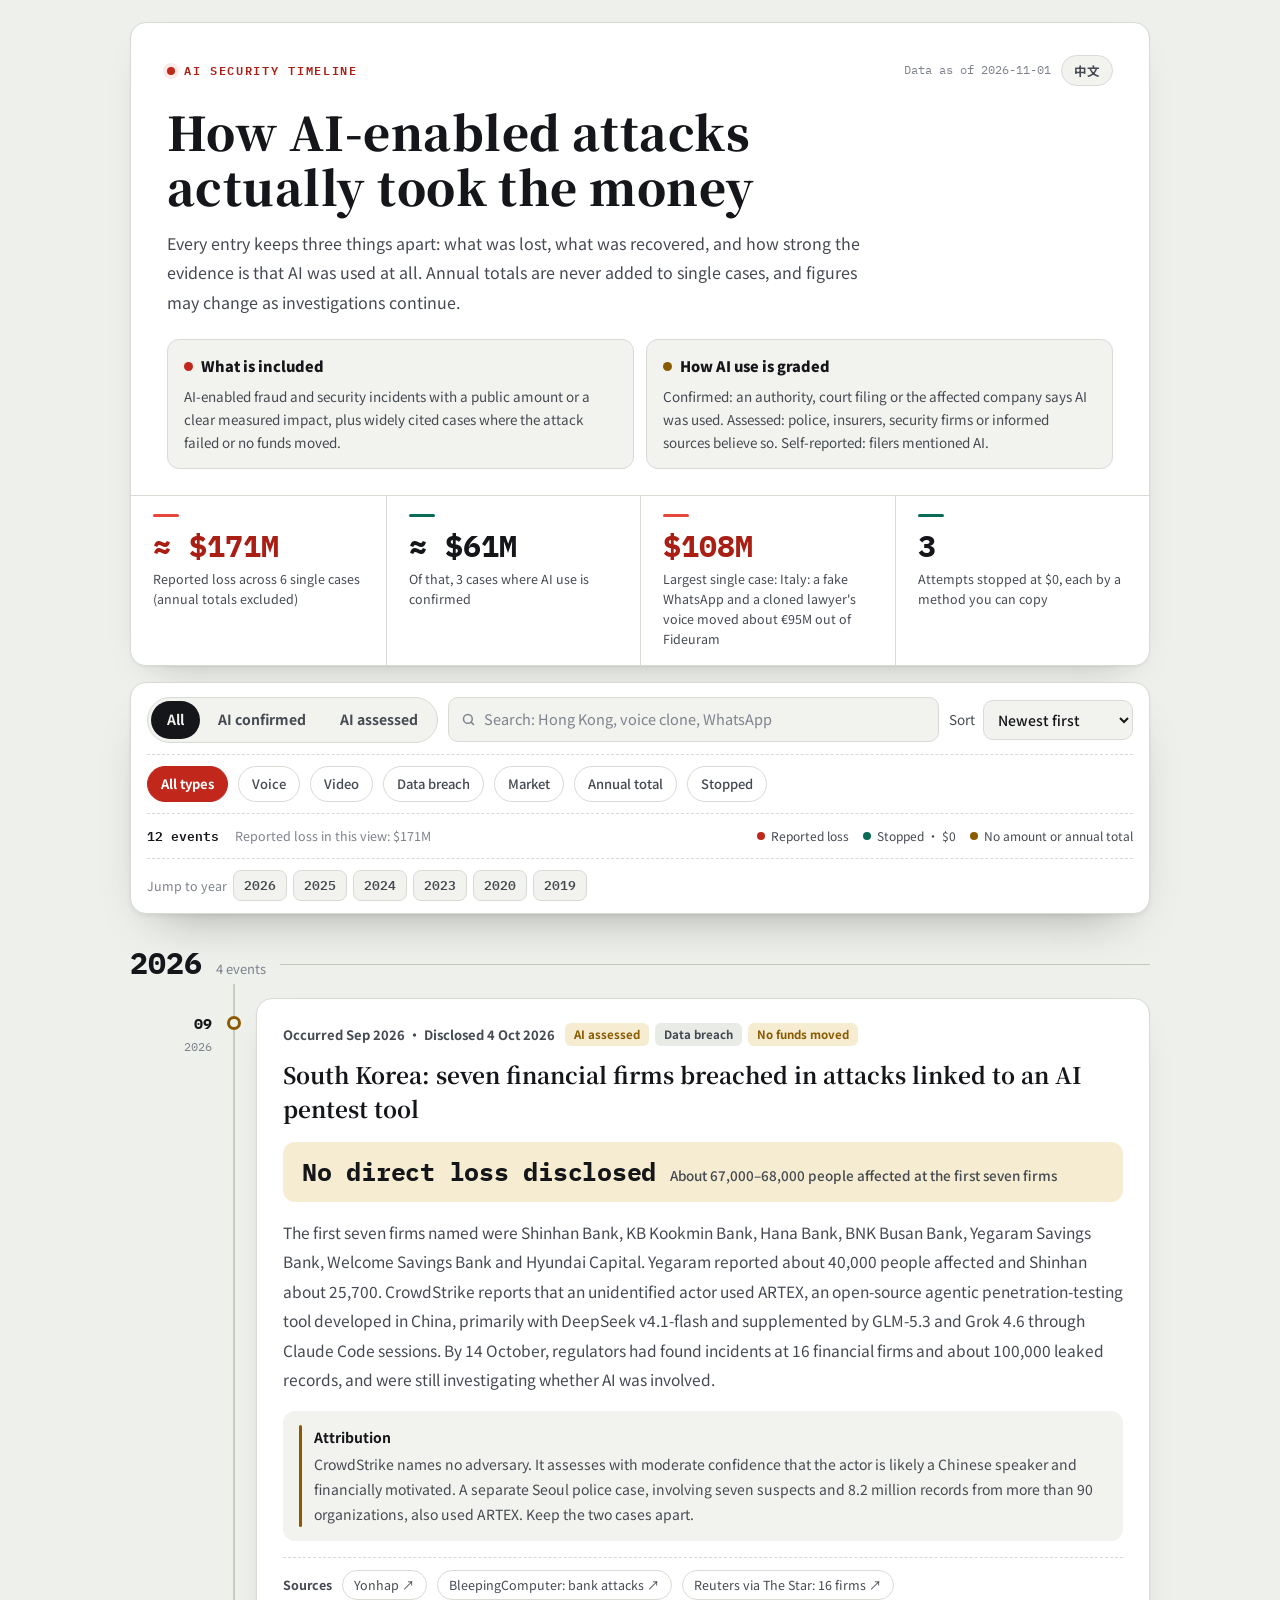
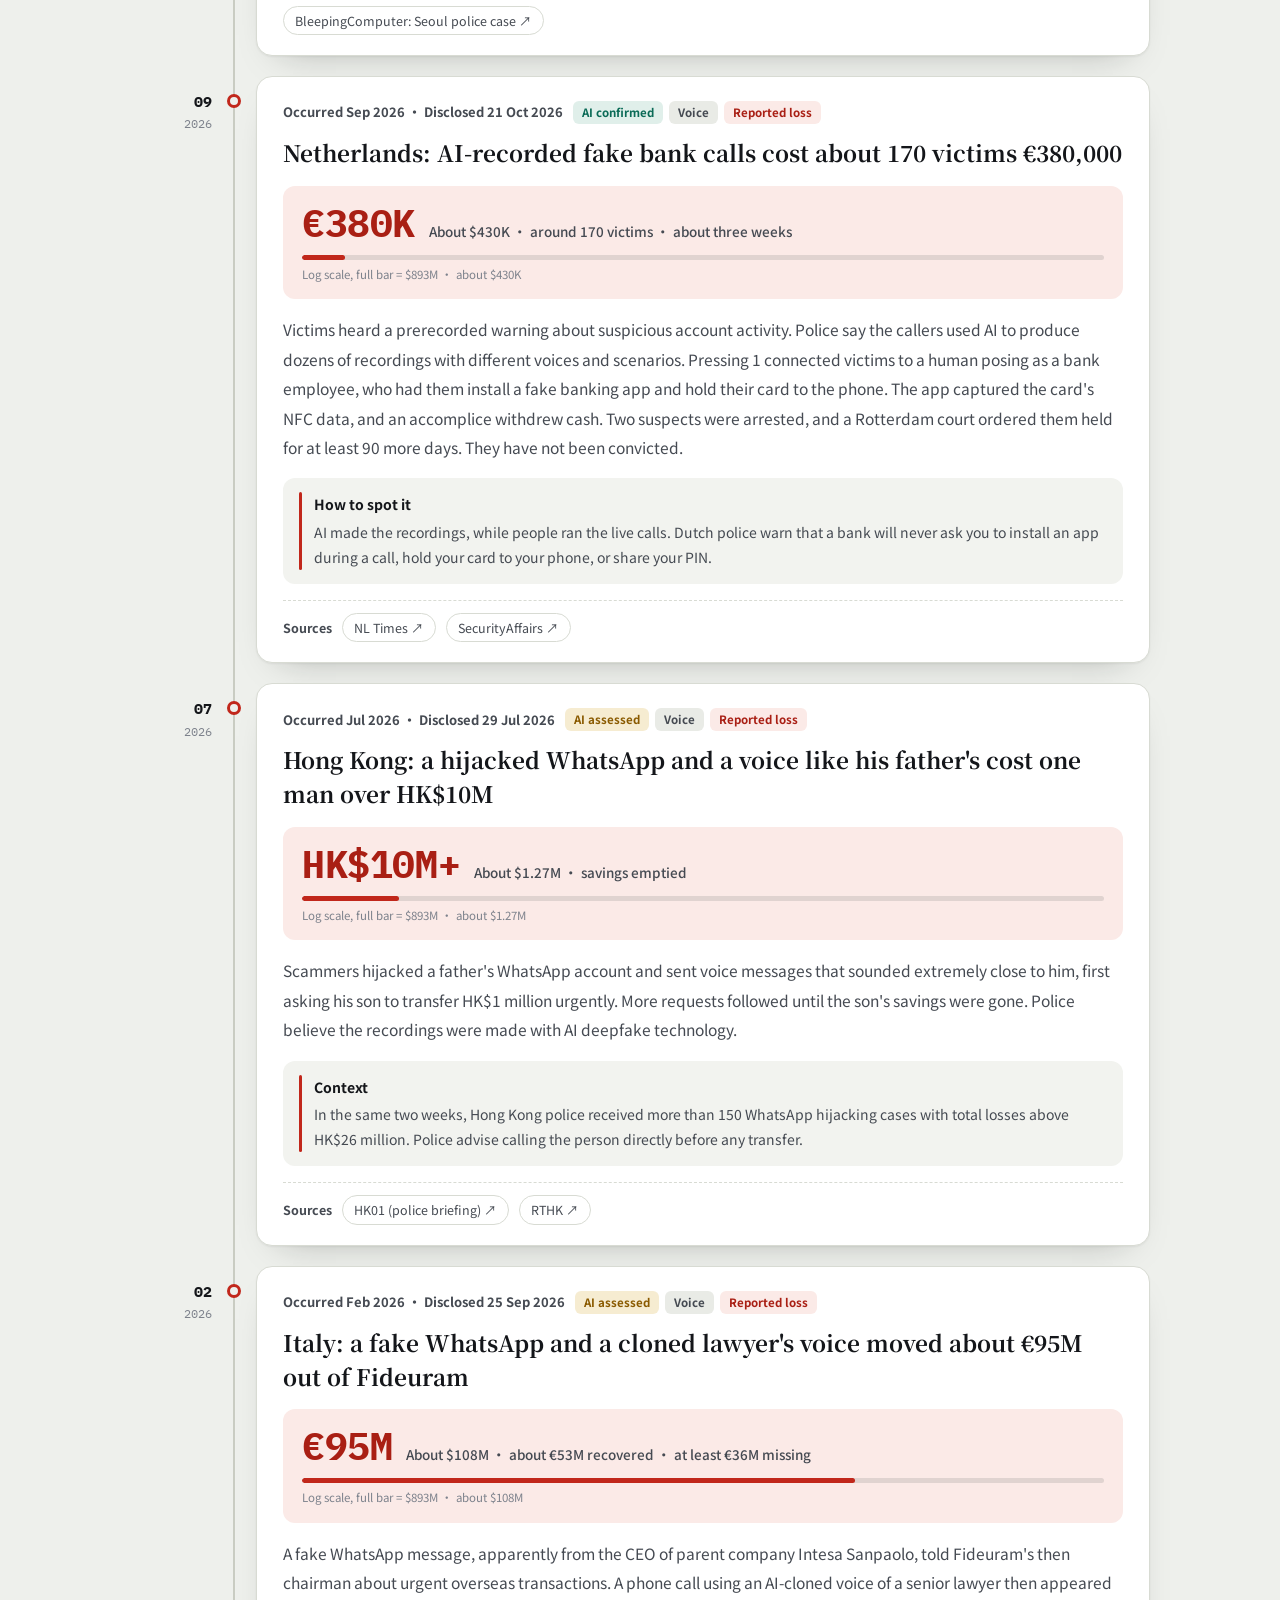
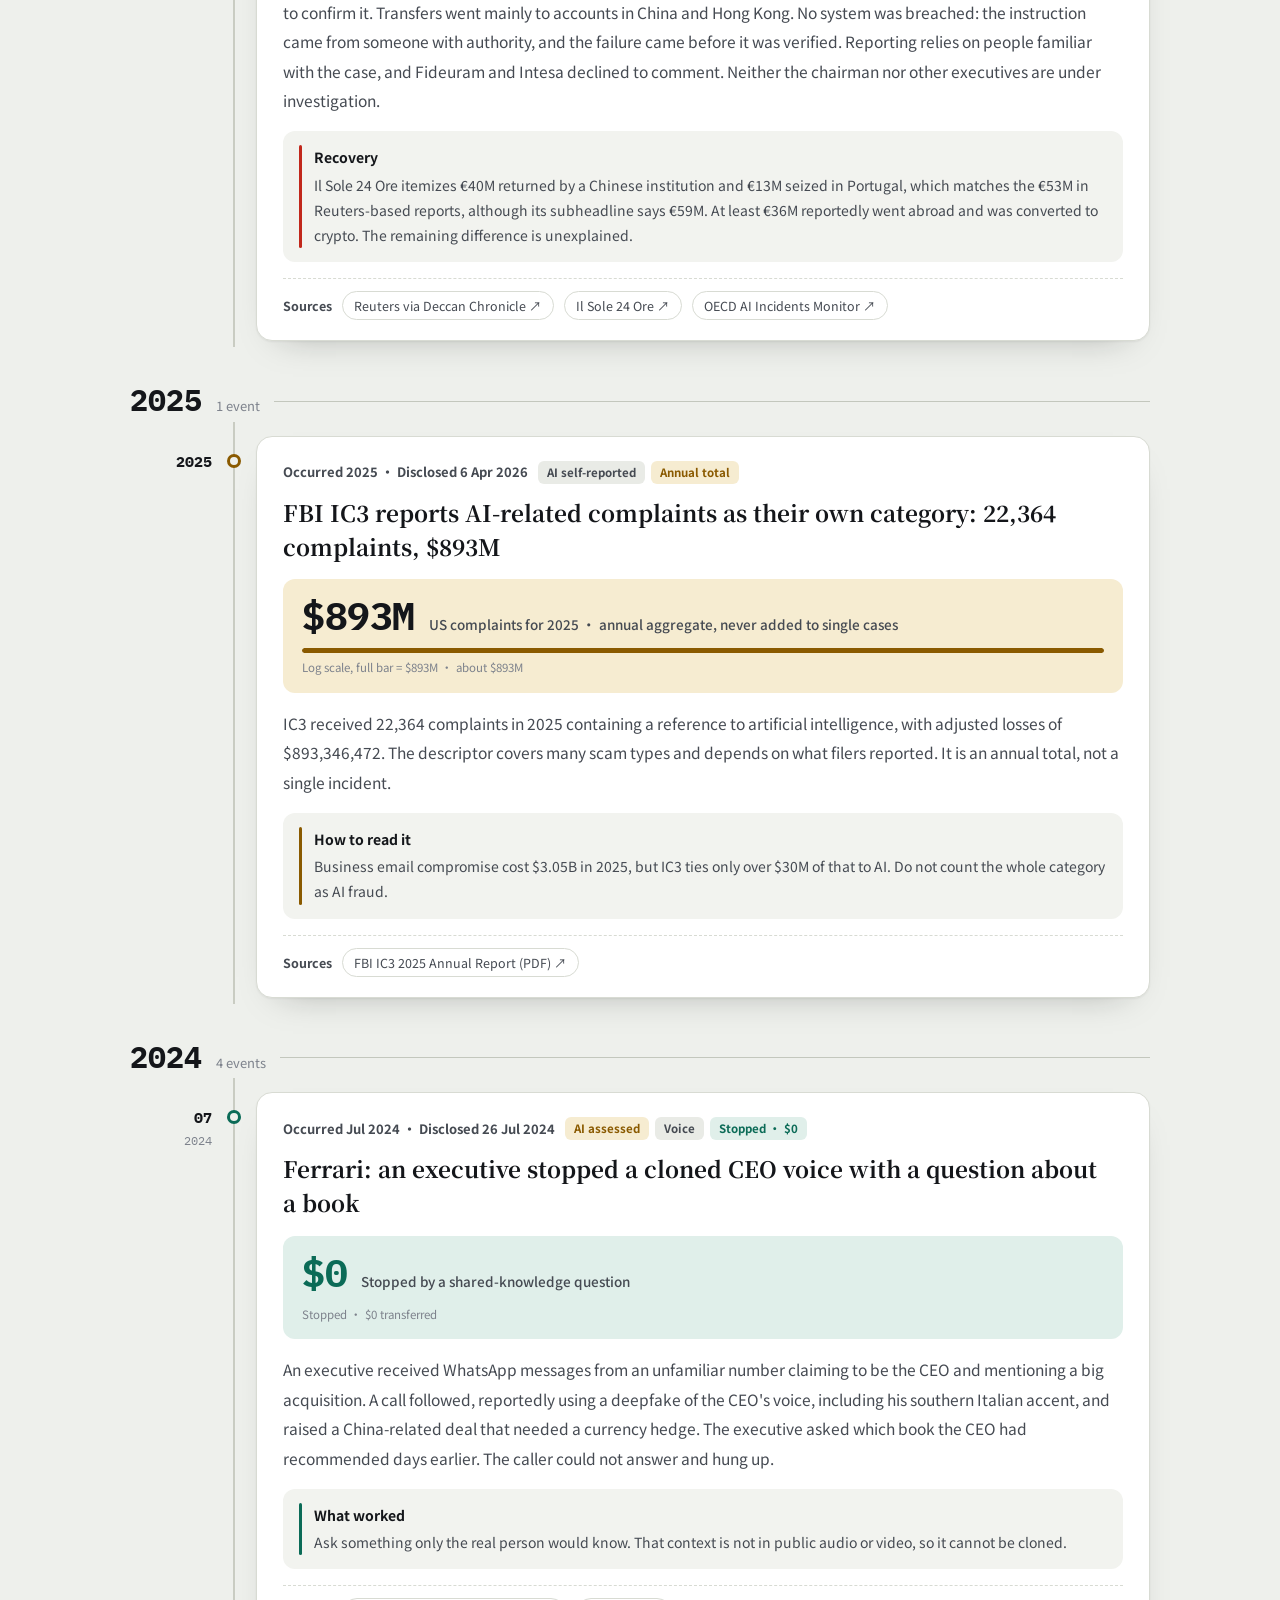
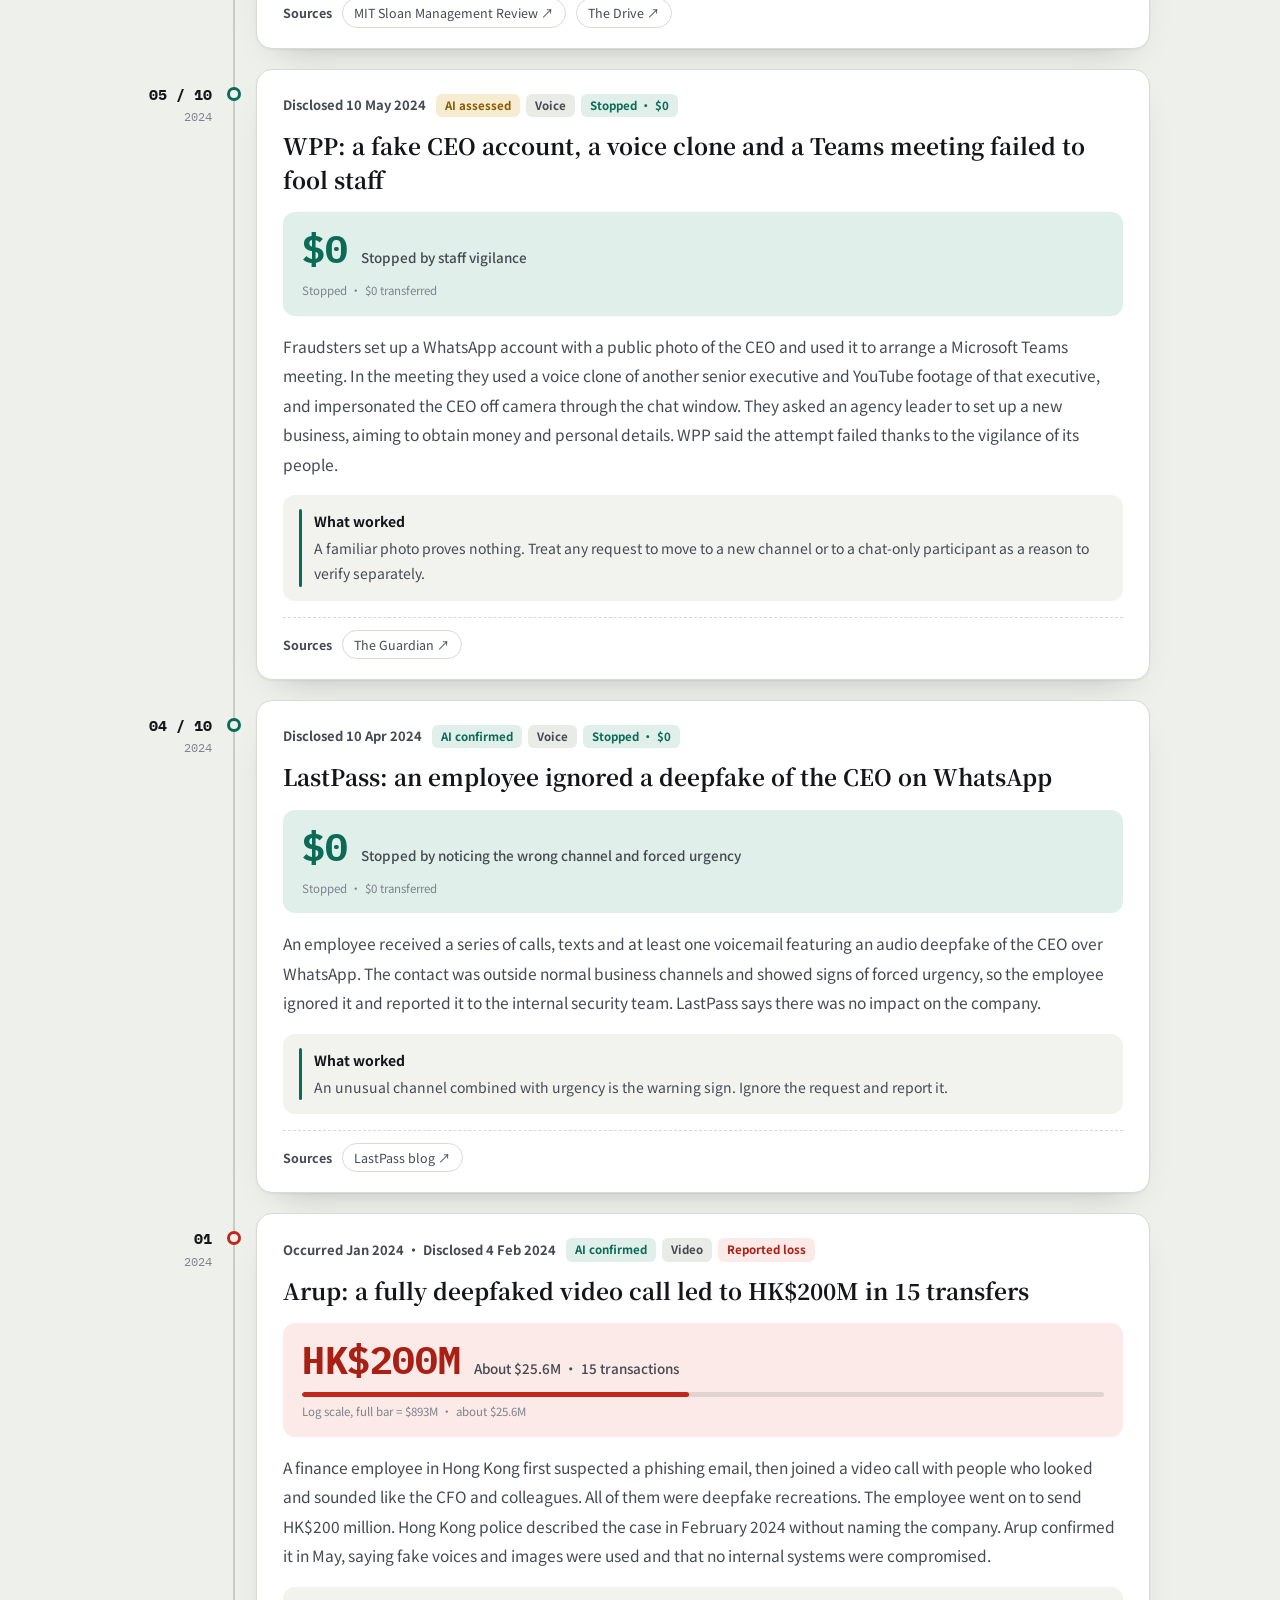
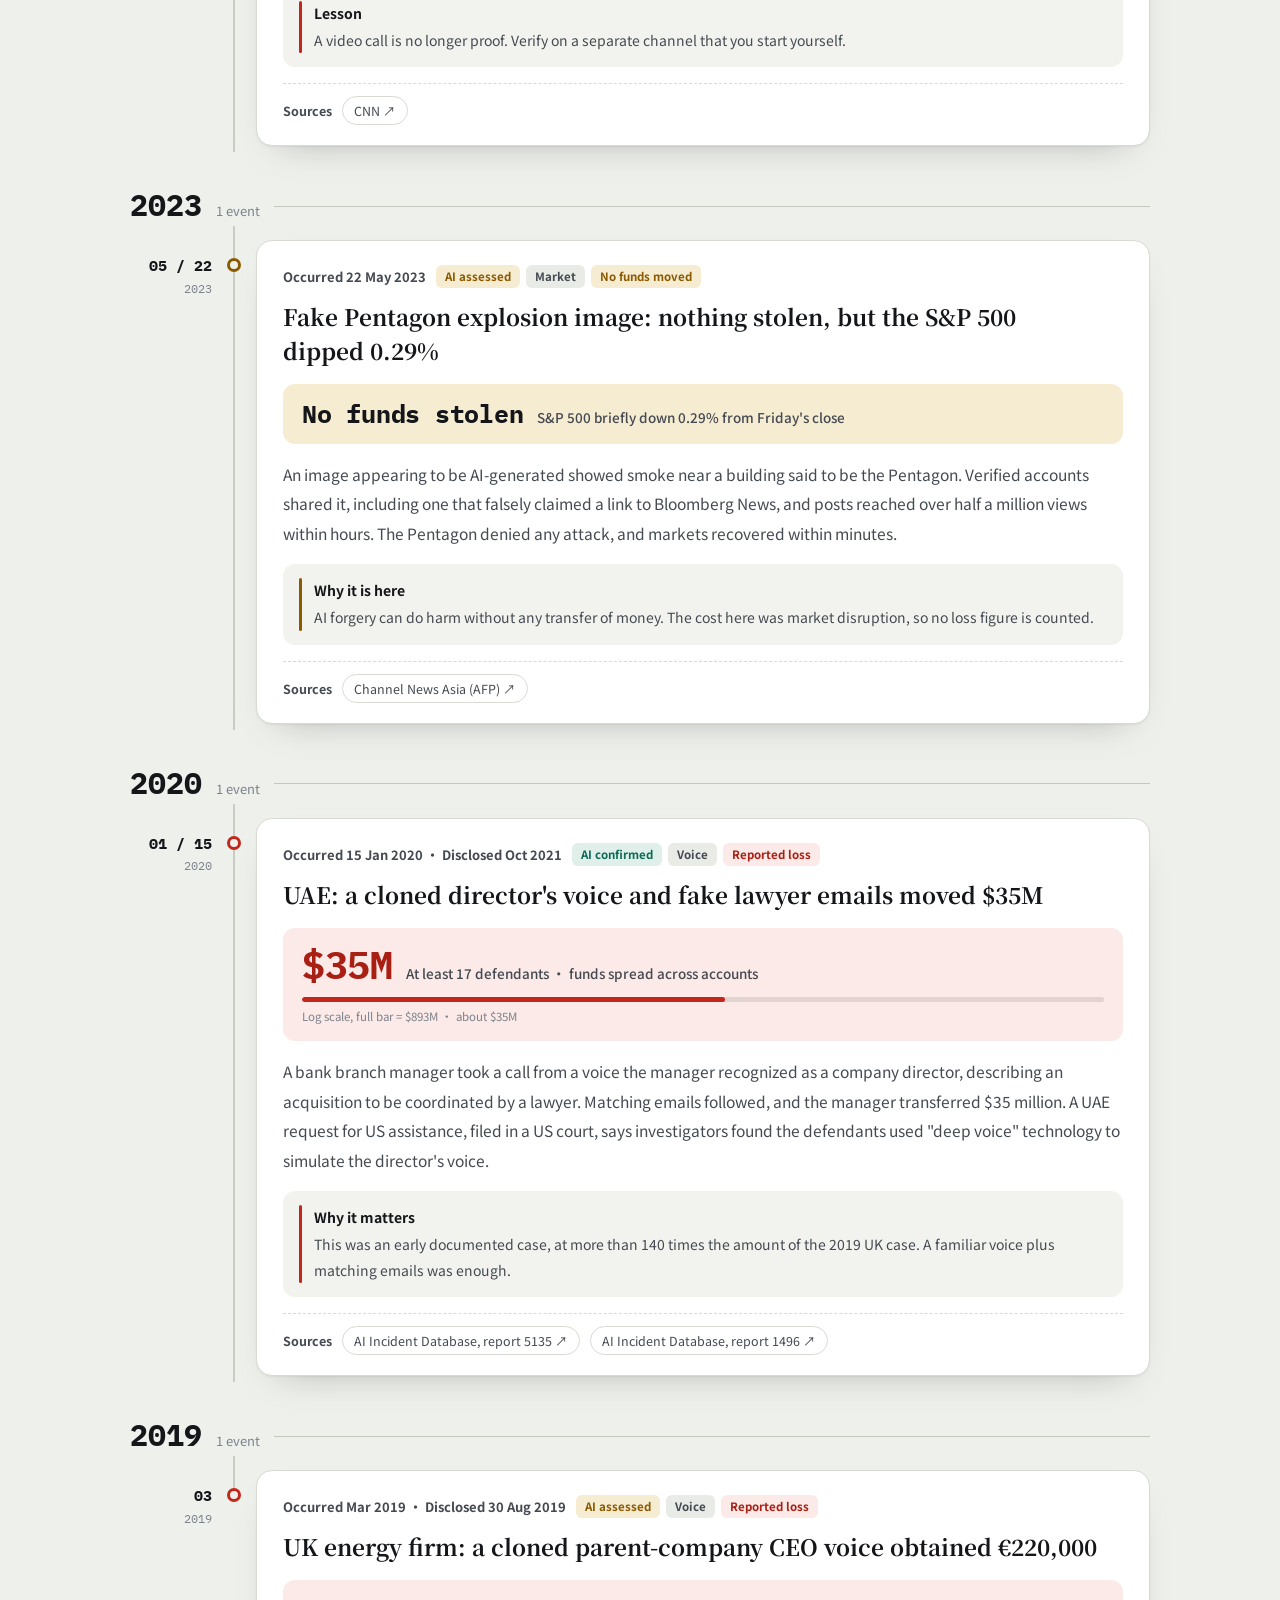
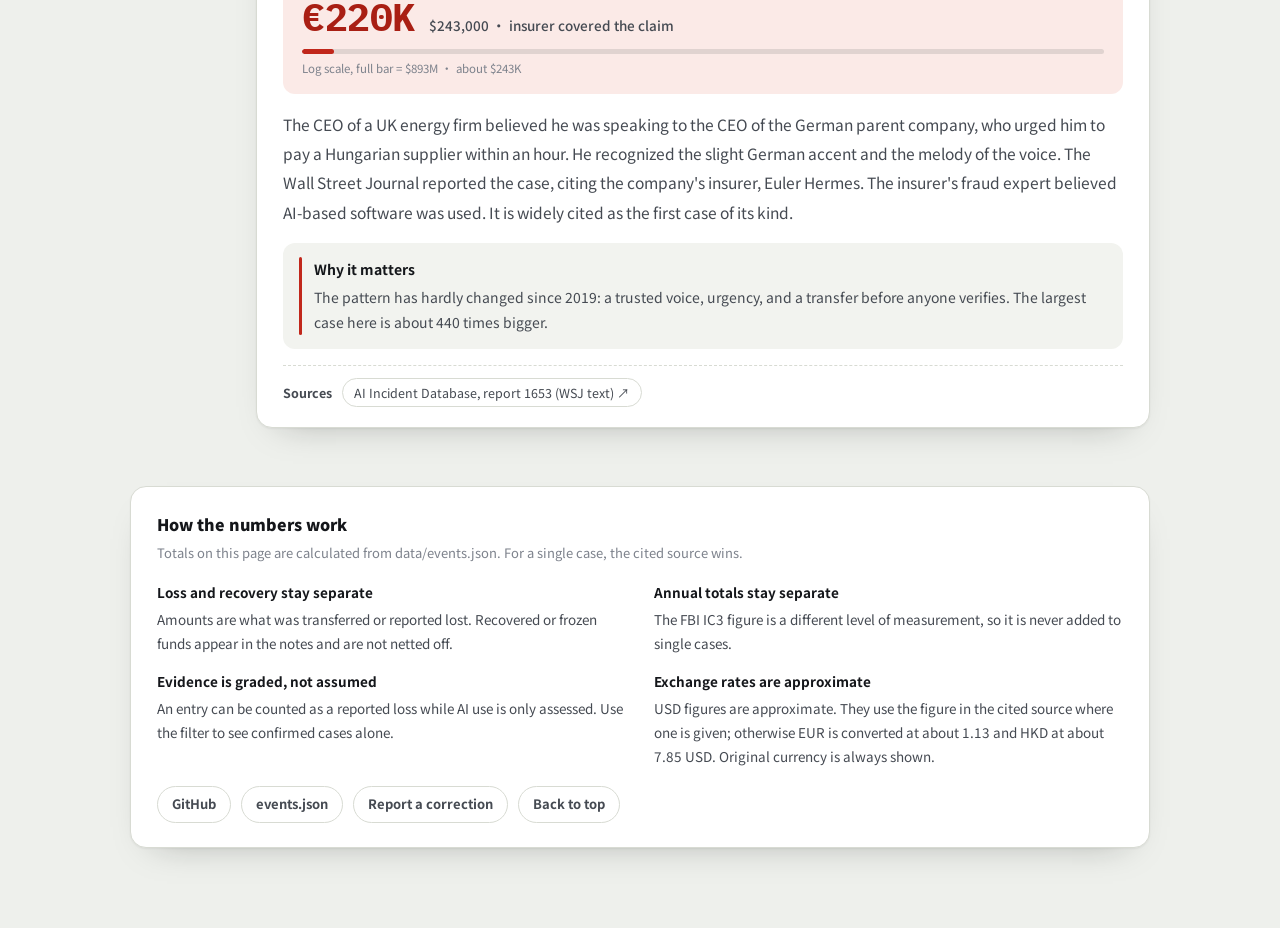
==== index.html @ 9f6df6f5 "首版：12 条事件的 AI 安全时间轴 数据拆到 data/events.json，页面合计自动计算；新增 AI 证据分级、案发日和披露日、中英双语、数据校验。币安和 Ledger 无 AI 证据，移" ====
<!doctype html>
<html lang="en">
  <head>
    <meta charset="utf-8" />
    <meta name="viewport" content="width=device-width, initial-scale=1, viewport-fit=cover" />
    <meta name="color-scheme" content="light dark" />
    <link rel="icon" href="data:," />
    <title>AI Security Incident Timeline</title>
    <meta name="description" content="A sourced timeline of AI-enabled fraud and security incidents, with amounts, recovery figures and the strength of the evidence for AI use kept separate." />
    <link rel="preconnect" href="https://fonts.googleapis.com" />
    <link rel="preconnect" href="https://fonts.gstatic.com" crossorigin />
    <link href="https://fonts.googleapis.com/css2?family=Noto+Serif+SC:wght@600;700;900&family=Noto+Sans+SC:wght@400;500;700;900&family=IBM+Plex+Mono:wght@500;600;700&display=swap" rel="stylesheet" />
    <style>
      :root{
        --bg:#eef0ec; --bg2:#e6e9e3;
        --surface:#ffffff; --surface-2:#f2f3ef; --surface-3:#e9ebe6;
        --ink:#14161a; --ink-2:#454a52; --ink-3:#7d828c;
        --line:#d8dbd3; --line-strong:#c3c7bd;
        --red:#c1271b; --red-ink:#a91f14; --red-soft:#fbeae7; --red-dim:#e8a49d;
        --teal:#0b6b57; --teal-soft:#e0efea;
        --amber:#8a5a00; --amber-soft:#f6ecd1;
        --violet:#4c3d99; --violet-soft:#e9e6f7;
        --hero:#101215; --hero-2:#171a1e; --hero-ink:#f2f3f0; --hero-ink2:#b9beba; --hero-line:#2b2f33;
        --rail:#c9ccc2;
        --shadow:0 1px 2px rgba(18,20,18,.05),0 16px 36px -24px rgba(18,20,18,.35);
        --shadow-lg:0 2px 4px rgba(18,20,18,.06),0 24px 48px -28px rgba(18,20,18,.4);
        color-scheme:light dark;
      }
      @media (prefers-color-scheme:dark){
        :root{
          --bg:#0c0e10; --bg2:#0c0e10;
          --surface:#17191d; --surface-2:#1e2126; --surface-3:#262a30;
          --ink:#eef0ec; --ink-2:#b6babf; --ink-3:#82868e;
          --line:#292d33; --line-strong:#363b43;
          --red:#ff7a6d; --red-ink:#ff9a90; --red-soft:#38201d; --red-dim:#7a3a34;
          --teal:#4cc2a6; --teal-soft:#143028;
          --amber:#e3ac3d; --amber-soft:#332a10;
          --violet:#ab9fec; --violet-soft:#282344;
          --hero:#08090a; --hero-2:#101215; --hero-ink:#f2f3f0; --hero-ink2:#a9ada9; --hero-line:#23262a;
          --rail:#2e3237;
          --shadow:0 1px 2px rgba(0,0,0,.45),0 16px 36px -24px rgba(0,0,0,.85);
          --shadow-lg:0 2px 4px rgba(0,0,0,.5),0 24px 48px -28px rgba(0,0,0,.9);
        }
      }
      *{box-sizing:border-box}
      html{-webkit-text-size-adjust:100%;scroll-behavior:smooth}
      @media (prefers-reduced-motion:reduce){html{scroll-behavior:auto}}
      body{margin:0;background:var(--bg);color:var(--ink);font-family:"Noto Sans SC",-apple-system,"PingFang SC","Microsoft YaHei",sans-serif;font-size:16px;line-height:1.7}
      ::selection{background:var(--red);color:#fff}
      .wrap{max-width:1060px;margin:0 auto;padding:22px 20px 80px}
      a{color:inherit}
      button,select,input{font:inherit}
      button:focus-visible,select:focus-visible,input:focus-visible,a:focus-visible{outline:2px solid var(--red);outline-offset:2px}

      /* ============ HERO ============ */
      .hero{background:var(--surface);color:var(--ink);border:1px solid var(--line);border-radius:16px;overflow:hidden;box-shadow:var(--shadow)}
      .hero-main{padding:32px 36px 26px;position:relative}
      .hero-top{display:flex;flex-wrap:wrap;gap:10px;align-items:center;justify-content:space-between}
      .hero-kicker{font-family:"IBM Plex Mono",monospace;font-size:12px;font-weight:600;letter-spacing:.14em;color:var(--red-ink);display:inline-flex;align-items:center;gap:9px}
      .hero-kicker::before{content:"";width:8px;height:8px;border-radius:50%;background:var(--red);box-shadow:0 0 0 4px var(--red-soft);flex:none}
      .hero-updated{font-family:"IBM Plex Mono",monospace;font-size:12px;color:var(--ink-3)}
      .hero h1{font-family:"Noto Serif SC",serif;font-weight:900;font-size:clamp(32px,5vw,46px);line-height:1.2;margin:18px 0 0;letter-spacing:.01em;max-width:14em}
      .hero h1 em{font-style:normal;color:var(--red-ink)}
      .hero-lede{margin:14px 0 0;color:var(--ink-2);font-size:16px;line-height:1.85;max-width:44em}
      .hero-lede strong{color:var(--ink)}
      .hero-tracks{display:grid;grid-template-columns:1fr 1fr;gap:12px;margin-top:22px}
      .trackbox{border:1px solid var(--line);background:var(--surface-2);border-radius:12px;padding:14px 16px}
      .trackbox .tb-head{display:flex;align-items:center;gap:8px;font-weight:900;font-size:14.5px}
      .trackbox p{margin:6px 0 0;font-size:13.5px;line-height:1.7;color:var(--ink-2)}
      .tb-dot{width:9px;height:9px;border-radius:50%;flex:none}
      .hero-stats{display:grid;grid-template-columns:repeat(4,1fr);border-top:1px solid var(--line);background:var(--surface)}
      .hstat{padding:18px 22px 16px;border-left:1px solid var(--line)}
      .hstat:first-child{border-left:0}
      .hstat .bar{width:26px;height:3px;border-radius:2px;margin-bottom:12px}
      .hstat .num{font-family:"IBM Plex Mono",monospace;font-weight:700;font-size:clamp(22px,3vw,30px);line-height:1.1;white-space:nowrap}
      .hstat .num.red{color:var(--red-ink)}.hstat .num.white{color:var(--ink)}
      .hstat .lbl{font-size:12.5px;line-height:1.6;color:var(--ink-2);margin-top:7px}

      /* ============ GUIDE ============ */
      .guide{display:grid;grid-template-columns:repeat(3,1fr);gap:12px;margin:16px 0 0}
      .guide-item{background:var(--surface);border:1px solid var(--line);border-radius:14px;padding:16px 18px 14px;box-shadow:var(--shadow)}
      .guide-item .g-no{font-family:"IBM Plex Mono",monospace;font-size:12px;font-weight:700;color:var(--red-ink)}
      .guide-item h3{margin:6px 0 4px;font-size:15.5px;font-weight:900}
      .guide-item p{margin:0;font-size:13.5px;line-height:1.75;color:var(--ink-2)}

      /* ============ CONTROLS ============ */
      .controls{position:sticky;top:12px;z-index:30;margin-top:16px;background:var(--surface);border:1px solid var(--line);border-radius:16px;box-shadow:var(--shadow-lg);padding:14px 16px 12px}
      .ctl-row{display:flex;flex-wrap:wrap;gap:10px;align-items:center}
      .ctl-row+.ctl-row{margin-top:11px;padding-top:11px;border-top:1px dashed var(--line)}
      .seg{display:inline-flex;background:var(--surface-2);border:1px solid var(--line);border-radius:999px;padding:3px;gap:2px}
      .seg button{appearance:none;border:0;background:transparent;cursor:pointer;font-size:14px;font-weight:700;color:var(--ink-2);padding:7px 16px;border-radius:999px;white-space:nowrap}
      .seg button[aria-pressed="true"]{background:var(--ink);color:var(--bg)}
      @media (prefers-color-scheme:dark){.seg button[aria-pressed="true"]{background:#eef0ec;color:#14161a}}
      .searchbox{flex:1 1 210px;display:flex;align-items:center;gap:8px;background:var(--surface-2);border:1px solid var(--line);border-radius:10px;padding:0 12px}
      .searchbox svg{flex:none;color:var(--ink-3)}
      .searchbox input{flex:1;min-width:0;border:0;background:transparent;color:var(--ink);font-size:14.5px;padding:9px 0}
      .searchbox input::placeholder{color:var(--ink-3)}
      .searchbox input:focus-visible{outline:none}
      .searchbox:focus-within{border-color:var(--ink-3);box-shadow:0 0 0 2px var(--surface-3)}
      .sortbox{display:flex;align-items:center;gap:8px;font-size:13.5px;color:var(--ink-2);white-space:nowrap}
      .sortbox select{font-size:14px;font-weight:500;color:var(--ink);background:var(--surface-2);border:1px solid var(--line);border-radius:10px;padding:8px 10px;cursor:pointer}
      .chip{appearance:none;cursor:pointer;font-size:13px;font-weight:500;border:1px solid var(--line);background:var(--surface);color:var(--ink-2);border-radius:999px;padding:6px 13px;white-space:nowrap}
      .chip:hover{border-color:var(--line-strong);color:var(--ink)}
      .chip[aria-pressed="true"]{background:var(--red);border-color:var(--red);color:#fff;font-weight:700}
      @media (prefers-color-scheme:dark){.chip[aria-pressed="true"]{color:#17100f}}
      .ctl-meta{display:flex;flex-wrap:wrap;gap:6px 16px;align-items:center;width:100%}
      .count{font-family:"IBM Plex Mono",monospace;font-size:13px;font-weight:600;color:var(--ink)}
      .count-note{font-size:12.5px;color:var(--ink-3)}
      .legend{display:flex;flex-wrap:wrap;gap:4px 14px;margin-left:auto;font-size:12px;color:var(--ink-2)}
      .legend span{display:inline-flex;align-items:center;gap:6px}
      .dot{width:8px;height:8px;border-radius:50%;flex:none}
      .dot.red{background:var(--red)}.dot.teal{background:var(--teal)}.dot.amber{background:var(--amber)}
      .yearnav{display:flex;flex-wrap:wrap;gap:6px;align-items:center;font-size:12.5px;color:var(--ink-3)}
      .yearnav button{appearance:none;border:1px solid var(--line);background:var(--surface-2);color:var(--ink-2);border-radius:8px;font-family:"IBM Plex Mono",monospace;font-size:12.5px;font-weight:600;padding:4px 10px;cursor:pointer}
      .yearnav button:hover{color:var(--ink);border-color:var(--line-strong)}

      /* ============ TIMELINE ============ */
      .timeline{margin-top:8px}
      .yearmark{display:flex;align-items:baseline;gap:14px;padding:38px 0 4px;scroll-margin-top:190px}
      .yearmark:first-child{padding-top:26px}
      .yearmark .y{font-family:"IBM Plex Mono",monospace;font-weight:700;font-size:30px;line-height:1;color:var(--ink)}
      .yearmark .yc{font-size:13px;color:var(--ink-3)}
      .yearmark::after{content:"";flex:1;height:1px;background:var(--line-strong);align-self:center}
      .entry{display:grid;grid-template-columns:104px 1fr;gap:0 22px;position:relative}
      .entry::before{content:"";position:absolute;left:103px;top:0;bottom:0;width:2px;background:var(--rail)}
      .entry:last-child::before{bottom:auto;height:44px}
      .entry-side{padding-top:30px;text-align:right}
      .entry-side .d1{font-family:"IBM Plex Mono",monospace;font-weight:700;font-size:15px;line-height:1.3;color:var(--ink)}
      .entry-side .d2{font-family:"IBM Plex Mono",monospace;font-size:11.5px;color:var(--ink-3);margin-top:3px}
      .entry-dot{position:absolute;left:97px;top:32px;width:14px;height:14px;border-radius:50%;background:var(--bg);border:3.5px solid var(--ink-3);z-index:1}
      .tone-loss .entry-dot{border-color:var(--red)}
      .tone-blocked .entry-dot{border-color:var(--teal)}
      .tone-info .entry-dot{border-color:var(--amber)}
      .card{background:var(--surface);border:1px solid var(--line);border-radius:16px;box-shadow:var(--shadow);padding:24px 26px 20px;margin:14px 0 6px;min-width:0}
      .card-head{display:flex;flex-wrap:wrap;gap:6px;align-items:center}
      .date-full{font-size:13px;font-weight:700;color:var(--ink-2);margin-right:4px}
      .tag{font-size:11.5px;font-weight:700;padding:3px 9px;border-radius:6px;line-height:1.5;white-space:nowrap}
      .tag.cat{background:var(--surface-3);color:var(--ink-2)}
      .tag.track-ai{background:var(--red-soft);color:var(--red-ink)}
      .tag.cal-loss{background:var(--red-soft);color:var(--red-ink)}
      .tag.cal-ok{background:var(--teal-soft);color:var(--teal)}
      .tag.cal-info{background:var(--amber-soft);color:var(--amber)}
      .card h2{font-family:"Noto Serif SC",serif;font-weight:700;font-size:clamp(19px,2.6vw,22.5px);line-height:1.5;margin:12px 0 0;text-wrap:pretty}
      .amountblock{margin-top:16px;border-radius:12px;padding:16px 18px 14px;background:var(--surface-2);border:1px solid var(--line)}
      .tone-loss .amountblock{background:var(--red-soft);border-color:transparent}
      .tone-blocked .amountblock{background:var(--teal-soft);border-color:transparent}
      .tone-info .amountblock{background:var(--amber-soft);border-color:transparent}
      .amountline{display:flex;flex-wrap:wrap;align-items:baseline;gap:4px 14px}
      .amount{font-family:"IBM Plex Mono",monospace;font-weight:700;font-size:clamp(28px,4.4vw,38px);line-height:1.05;color:var(--red-ink);letter-spacing:-.01em}
      .amount.zero{color:var(--teal)}
      .amount.none{color:var(--ink);font-size:clamp(20px,3.2vw,25px)}
      .amount.note{color:var(--ink)}
      .amount-sub{font-size:13.5px;font-weight:500;color:var(--ink-2)}
      .scalebar{margin-top:12px}
      .scalebar .track{height:5px;border-radius:3px;background:rgba(127,127,127,.22);overflow:hidden}
      .scalebar .fill{height:100%;border-radius:3px;background:var(--red)}
      .tone-blocked .scalebar .fill{background:var(--teal)}
      .tone-info .scalebar .fill{background:var(--amber)}
      .scalebar .cap{font-size:11.5px;color:var(--ink-3);margin-top:5px}
      .card p.desc{margin:16px 0 0;color:var(--ink-2);font-size:15.5px;line-height:1.9;max-width:62em}
      .impact{margin-top:16px;display:flex;gap:12px;padding:14px 16px;border-radius:12px;background:var(--surface-2);font-size:14px;line-height:1.8;color:var(--ink-2)}
      .impact::before{content:"";flex:none;width:3px;border-radius:2px;background:var(--ink-3)}
      .tone-loss .impact::before{background:var(--red)}
      .tone-blocked .impact::before{background:var(--teal)}
      .tone-info .impact::before{background:var(--amber)}
      .impact b{color:var(--ink)}
      .src{margin-top:16px;padding-top:12px;border-top:1px dashed var(--line);font-size:12.5px;color:var(--ink-3);display:flex;flex-wrap:wrap;gap:6px 10px;align-items:center}
      .src .src-lbl{font-weight:700;color:var(--ink-2)}
      .src a{color:var(--ink-2);text-decoration:none;border:1px solid var(--line);border-radius:999px;padding:3px 11px;background:var(--surface)}
      .src a:hover{color:var(--ink);border-color:var(--line-strong)}
      .empty{padding:64px 20px;text-align:center;color:var(--ink-3);background:var(--surface);border:1px dashed var(--line-strong);border-radius:16px;margin-top:22px}
      .empty strong{display:block;color:var(--ink);font-size:16px;margin-bottom:6px}

      /* ============ FOOTER ============ */
      footer{margin-top:52px;background:var(--surface);border:1px solid var(--line);border-radius:16px;padding:24px 26px;box-shadow:var(--shadow)}
      footer h3{font-size:16px;font-weight:900;margin:0 0 4px}
      footer .f-sub{font-size:13px;color:var(--ink-3);margin:0 0 16px}
      .f-grid{display:grid;grid-template-columns:1fr 1fr;gap:14px 28px}
      .f-item{font-size:13.5px;line-height:1.8;color:var(--ink-2)}
      .f-item b{display:block;color:var(--ink);font-size:13.5px;margin-bottom:2px}
      .totop{display:inline-block;margin-top:22px;font-size:13px;font-weight:700;color:var(--ink-2);text-decoration:none;border:1px solid var(--line);border-radius:999px;padding:7px 16px;background:var(--surface)}
      .totop:hover{color:var(--ink);border-color:var(--line-strong)}

      @media (max-width:820px){
        .hero-stats{grid-template-columns:1fr 1fr}
        .hstat:nth-child(3){border-left:0}
        .hstat{border-top:1px solid var(--line)}
        .hstat:nth-child(-n+2){border-top:0}
        .guide{grid-template-columns:1fr}
        .hero-tracks{grid-template-columns:1fr}
        .f-grid{grid-template-columns:1fr}
      }
      @media (max-width:640px){
        .wrap{padding:14px 12px 64px}
        .hero-main{padding:28px 22px 24px}
        .hero-stats .hstat{padding:16px 18px 14px}
        .controls{top:8px;padding:12px}
        .sortbox{margin-left:auto}
        .entry{grid-template-columns:1fr}
        .entry::before{left:6px}
        .entry-side{display:none}
        .entry-dot{left:0;top:30px}
        .card{margin-left:22px;padding:20px 18px 16px}
        .legend{margin-left:0}
      }
      @media (prefers-reduced-motion:no-preference){
        .card{transition:border-color .18s ease,transform .18s ease}
        .card:hover{border-color:var(--line-strong)}
        .chip,.seg button,.src a,.yearnav button{transition:all .15s ease}
      }
      .tb-dot{background:var(--red)}.tb-dot.alt{background:var(--amber)}
      .hero-actions{display:flex;flex-wrap:wrap;gap:10px;align-items:center}
      .lang-btn{appearance:none;cursor:pointer;border:1px solid var(--line);background:var(--surface-2);color:var(--ink-2);border-radius:999px;padding:4px 12px;font-size:12.5px;font-weight:700}
      .lang-btn:hover{color:var(--ink);border-color:var(--line-strong)}
      .tag.ev-confirmed{background:var(--teal-soft);color:var(--teal)}
      .tag.ev-assessed{background:var(--amber-soft);color:var(--amber)}
      .tag.ev-self_reported{background:var(--surface-3);color:var(--ink-2)}
      .impact b{display:block;margin-bottom:2px}
      .f-links{margin-top:18px;display:flex;flex-wrap:wrap;gap:10px;align-items:center}
      .f-links a{font-size:13px;font-weight:700;color:var(--ink-2);text-decoration:none;border:1px solid var(--line);border-radius:999px;padding:6px 14px}
      .f-links a:hover{color:var(--ink);border-color:var(--line-strong)}
      .totop{margin-top:0}
      .seg{flex-wrap:wrap;max-width:100%}
      @media (max-width:640px){.seg{border-radius:14px}.seg button{padding:7px 12px;font-size:13.5px}.card h2{overflow-wrap:anywhere}}
      .controls{position:static}
      .entry-side{padding-right:22px}
    </style>
  </head>
  <body>
    <main class="wrap" id="top">
      <section class="hero">
        <div class="hero-main">
          <div class="hero-top">
            <span class="hero-kicker">AI SECURITY TIMELINE</span>
            <div class="hero-actions">
              <span class="hero-updated" id="updated"></span>
              <button type="button" class="lang-btn" id="langBtn"></button>
            </div>
          </div>
          <h1 id="heroTitle"></h1>
          <p class="hero-lede" id="heroLede"></p>
          <div class="hero-tracks">
            <div class="trackbox"><div class="tb-head"><i class="tb-dot"></i><span id="box1Head"></span></div><p id="box1"></p></div>
            <div class="trackbox"><div class="tb-head"><i class="tb-dot alt"></i><span id="box2Head"></span></div><p id="box2"></p></div>
          </div>
        </div>
        <div class="hero-stats" id="stats"></div>
      </section>

      <div class="controls">
        <div class="ctl-row">
          <div class="seg" id="evSeg" role="group"></div>
          <label class="searchbox">
            <svg width="15" height="15" viewBox="0 0 24 24" fill="none" stroke="currentColor" stroke-width="2.4" stroke-linecap="round" aria-hidden="true"><circle cx="11" cy="11" r="7"/><path d="M20 20l-3.8-3.8"/></svg>
            <input id="q" type="search" />
          </label>
          <label class="sortbox"><span id="sortLbl"></span>
            <select id="sortSel"></select>
          </label>
        </div>
        <div class="ctl-row" id="catRow" role="group"></div>
        <div class="ctl-row">
          <div class="ctl-meta">
            <span class="count" id="count"></span>
            <span class="count-note" id="countNote"></span>
            <div class="legend" id="legend" aria-hidden="true"></div>
          </div>
        </div>
        <div class="ctl-row"><div class="yearnav" id="yearNav"></div></div>
      </div>

      <section class="timeline" id="timeline"></section>
      <div class="empty" id="empty" hidden><strong id="emptyHead"></strong><span id="emptyBody"></span></div>

      <footer>
        <h3 id="footHead"></h3>
        <p class="f-sub" id="footSub"></p>
        <div class="f-grid" id="footGrid"></div>
        <div class="f-links">
          <a href="https://github.com/chokebit/AISec-Timeline" rel="noopener noreferrer">GitHub</a>
          <a href="data/events.json">events.json</a>
          <a id="fixLink" href="https://github.com/chokebit/AISec-Timeline/issues/new" rel="noopener noreferrer"></a>
          <a class="totop" id="toTop" href="#top"></a>
        </div>
      </footer>
    </main>

    <script>
      var UI = {
        en: {
          htmlLang: "en", other: "中文", title: "AI Security Incident Timeline",
          updated: "Data as of ",
          heroTitle: "How AI-enabled attacks actually took the money",
          lede: "Every entry keeps three things apart: what was lost, what was recovered, and how strong the evidence is that AI was used at all. Annual totals are never added to single cases, and figures may change as investigations continue.",
          box1Head: "What is included",
          box1: "AI-enabled fraud and security incidents with a public amount or a clear measured impact, plus widely cited cases where the attack failed or no funds moved.",
          box2Head: "How AI use is graded",
          box2: "Confirmed: an authority, court filing or the affected company says AI was used. Assessed: police, insurers, security firms or informed sources believe so. Self-reported: filers mentioned AI.",
          stat1: function (n) { return "Reported loss across " + n + " single cases (annual totals excluded)"; },
          stat2: function (n) { return "Of that, " + n + " cases where AI use is confirmed"; },
          stat3: function (t) { return "Largest single case: " + t; },
          stat4: "Attempts stopped at $0, each by a method you can copy",
          evAll: "All", evConfirmed: "AI confirmed", evAssessed: "AI assessed",
          evLabel: { confirmed: "AI confirmed", assessed: "AI assessed", self_reported: "AI self-reported" },
          search: "Search: Hong Kong, voice clone, WhatsApp",
          sortLbl: "Sort",
          sorts: { "time-desc": "Newest first", "time-asc": "Oldest first", "amount-desc": "Largest amount" },
          cats: { all: "All types", voice: "Voice", video: "Video", breach: "Data breach", market: "Market", aggregate: "Annual total", blocked: "Stopped" },
          outcome: { loss: "Reported loss", blocked: "Stopped · $0", no_funds: "No funds moved", aggregate: "Annual total" },
          count: function (n) { return n + (n === 1 ? " event" : " events"); },
          yearCount: function (n) { return n + (n === 1 ? " event" : " events"); },
          noteAmount: "Largest first; events with no amount come last",
          noteSum: function (s) { return "Reported loss in this view: " + s; },
          legend: { loss: "Reported loss", blocked: "Stopped · $0", info: "No amount or annual total" },
          years: "Jump to year",
          occurred: "Occurred ", disclosed: "Disclosed ",
          scale: function (top, amt) { return "Log scale, full bar = " + top + " · about " + amt; },
          stopped: "Stopped · $0 transferred",
          sources: "Sources",
          emptyHead: "No events match these filters", emptyBody: "Try another type or clear the search.",
          footHead: "How the numbers work",
          footSub: "Totals on this page are calculated from data/events.json. For a single case, the cited source wins.",
          foot: [
            ["Loss and recovery stay separate", "Amounts are what was transferred or reported lost. Recovered or frozen funds appear in the notes and are not netted off."],
            ["Annual totals stay separate", "The FBI IC3 figure is a different level of measurement, so it is never added to single cases."],
            ["Evidence is graded, not assumed", "An entry can be counted as a reported loss while AI use is only assessed. Use the filter to see confirmed cases alone."],
            ["Exchange rates are approximate", ""]
          ],
          fix: "Report a correction", toTop: "Back to top",
          loadError: "Could not load data/events.json. Open this page through a web server, not as a local file."
        },
        zh: {
          htmlLang: "zh-CN", other: "English", title: "AI 安全事件时间轴",
          updated: "数据截至 ",
          heroTitle: "AI 攻击，钱是怎么被骗走的",
          lede: "每条事件都把三件事分开写：损失多少、追回多少、用了 AI 的证据有多强。年度总数不与单案相加，金额可能随调查进展变化。",
          box1Head: "收录什么",
          box1: "有公开金额或明确影响数字的 AI 诈骗与安全事件，以及被广泛引用、但被拦下或没有资金转出的案例。",
          box2Head: "AI 证据怎么分级",
          box2: "已确认：官方、法庭文件或受害公司明确说用了 AI。研判：警方、保险商、安全公司或知情人士认为用了。自报：投诉人提到了 AI。",
          stat1: function (n) { return n + " 起单案的报告损失合计（不含年度总数）"; },
          stat2: function (n) { return "其中 " + n + " 起的 AI 使用已确认"; },
          stat3: function (t) { return "最大单案：" + t; },
          stat4: "被拦下、转出 $0 的未遂案，拦截方法都可以照搬",
          evAll: "全部", evConfirmed: "AI 已确认", evAssessed: "AI 研判",
          evLabel: { confirmed: "AI 已确认", assessed: "AI 研判", self_reported: "AI 自报" },
          search: "搜索：香港、声音克隆、WhatsApp",
          sortLbl: "排序",
          sorts: { "time-desc": "时间 · 新 → 旧", "time-asc": "时间 · 旧 → 新", "amount-desc": "金额 · 高 → 低" },
          cats: { all: "全部类型", voice: "语音", video: "视频", breach: "数据泄露", market: "市场误导", aggregate: "年度总数", blocked: "已拦截" },
          outcome: { loss: "报告损失", blocked: "已拦截 · $0", no_funds: "无资金转出", aggregate: "年度总数" },
          count: function (n) { return "共 " + n + " 条"; },
          yearCount: function (n) { return n + " 条事件"; },
          noteAmount: "按金额从高到低，无金额的排在最后",
          noteSum: function (s) { return "当前视图报告损失：" + s; },
          legend: { loss: "报告损失", blocked: "已拦截 · $0", info: "无金额或年度总数" },
          years: "跳到年份",
          occurred: "发生 ", disclosed: "披露 ",
          scale: function (top, amt) { return "对数刻度，满格 = " + top + " · 约 " + amt; },
          stopped: "已拦截 · 实际转出 $0",
          sources: "来源",
          emptyHead: "没有符合筛选的事件", emptyBody: "换个类型，或清空搜索词再试。",
          footHead: "数字怎么算",
          footSub: "本页合计都由 data/events.json 自动计算；单案金额以所引来源为准。",
          foot: [
            ["损失和追回分开", "金额指转出或报告的损失。追回、冻结写在说明里，不扣减成净额。"],
            ["年度总数分开", "FBI IC3 的数字是另一层级的统计，不与单案相加。"],
            ["证据分级，不靠默认", "一条事件可以计入报告损失，而 AI 使用只是研判。想只看已确认的，用上面的筛选。"],
            ["汇率是约数", ""]
          ],
          fix: "提交更正", toTop: "回到顶部",
          loadError: "无法加载 data/events.json。请通过网页服务器打开，不要直接打开本地文件。"
        }
      };

      var CATS = ["all", "voice", "video", "breach", "market", "aggregate", "blocked"];
      var state = { lang: pickLang(), ev: "all", cat: "all", sort: "time-desc", q: "" };
      var DATA = null;

      function pickLang() {
        var q = new URLSearchParams(location.search).get("lang");
        if (q === "en" || q === "zh") return q;
        try {
          var saved = localStorage.getItem("aisec-lang");
          if (saved === "en" || saved === "zh") return saved;
        } catch (e) {}
        return /^zh/i.test(navigator.language || "") ? "zh" : "en";
      }

      function $(id) { return document.getElementById(id); }
      function esc(s) {
        return String(s).replace(/&/g, "&amp;").replace(/</g, "&lt;").replace(/>/g, "&gt;").replace(/"/g, "&quot;");
      }
      function loc(ev) { return ev[state.lang]; }
      function isCase(ev) { return ev.outcome === "loss"; }
      function sortDate(ev) { return ev.occurred || ev.disclosed; }

      function usd(m) {
        if (state.lang === "zh") {
          if (m >= 100) return "$" + (m / 100).toFixed(2) + " 亿";
          return "$" + (Math.round(m * (m >= 10 ? 10 : 100)) * (m >= 10 ? 10 : 1)).toLocaleString("en-US") + " 万";
        }
        if (m >= 1) return "$" + m.toLocaleString("en-US", { maximumFractionDigits: m >= 100 ? 0 : m >= 10 ? 1 : 2 }) + "M";
        return "$" + Math.round(m * 1000) + "K";
      }

      function sumLoss(list) {
        return list.filter(isCase).reduce(function (t, ev) { return t + ev.usd_m; }, 0);
      }

      function dateText(d) {
        var p = d.split("-");
        if (state.lang === "zh") {
          return p[0] + " 年" + (p[1] ? " " + Number(p[1]) + " 月" : "") + (p[2] ? " " + Number(p[2]) + " 日" : "");
        }
        var m = ["Jan", "Feb", "Mar", "Apr", "May", "Jun", "Jul", "Aug", "Sep", "Oct", "Nov", "Dec"];
        return (p[2] ? Number(p[2]) + " " : "") + (p[1] ? m[Number(p[1]) - 1] + " " : "") + p[0];
      }

      function dateLine(ev) {
        var t = UI[state.lang], out = [];
        if (ev.occurred) out.push(t.occurred + dateText(ev.occurred));
        if (ev.disclosed && ev.disclosed !== ev.occurred) out.push(t.disclosed + dateText(ev.disclosed));
        return out.join(" · ");
      }

      function scalePct(v, top) {
        return Math.max(4, Math.min(100, Math.log10(v + 1) / Math.log10(top + 1) * 100));
      }

      function renderChrome() {
        var t = UI[state.lang], ev = DATA.events, cases = ev.filter(isCase);
        var confirmed = cases.filter(function (e) { return e.ai_evidence === "confirmed"; });
        var largest = cases.slice().sort(function (a, b) { return b.usd_m - a.usd_m; })[0];
        var blocked = ev.filter(function (e) { return e.outcome === "blocked"; });

        document.documentElement.lang = t.htmlLang;
        document.title = t.title;
        $("langBtn").textContent = t.other;
        $("updated").textContent = t.updated + DATA.updated;
        $("heroTitle").textContent = t.heroTitle;
        $("heroLede").textContent = t.lede;
        $("box1Head").textContent = t.box1Head;
        $("box1").textContent = t.box1;
        $("box2Head").textContent = t.box2Head;
        $("box2").textContent = t.box2;

        var stats = [
          ["#e5483a", "red", "≈ " + usd(sumLoss(cases)), t.stat1(cases.length)],
          ["#0b6b57", "white", "≈ " + usd(sumLoss(confirmed)), t.stat2(confirmed.length)],
          ["#e5483a", "red", usd(largest.usd_m), t.stat3(largest[state.lang].title)],
          ["#0b6b57", "white", String(blocked.length), t.stat4]
        ];
        $("stats").innerHTML = stats.map(function (s) {
          return '<div class="hstat"><div class="bar" style="background:' + s[0] + '"></div><div class="num ' + s[1] + '">' + esc(s[2]) + '</div><div class="lbl">' + esc(s[3]) + "</div></div>";
        }).join("");

        var segs = [["all", t.evAll], ["confirmed", t.evConfirmed], ["assessed", t.evAssessed]];
        $("evSeg").innerHTML = segs.map(function (s) {
          return '<button type="button" data-ev="' + s[0] + '" aria-pressed="' + (state.ev === s[0]) + '">' + esc(s[1]) + "</button>";
        }).join("");

        $("q").placeholder = t.search;
        $("q").setAttribute("aria-label", t.search);
        $("sortLbl").textContent = t.sortLbl;
        $("sortSel").innerHTML = Object.keys(t.sorts).map(function (k) {
          return '<option value="' + k + '"' + (state.sort === k ? " selected" : "") + ">" + esc(t.sorts[k]) + "</option>";
        }).join("");
        $("catRow").innerHTML = CATS.map(function (c) {
          return '<button type="button" class="chip" data-cat="' + c + '" aria-pressed="' + (state.cat === c) + '">' + esc(t.cats[c]) + "</button>";
        }).join("");
        $("legend").innerHTML =
          '<span><i class="dot red"></i>' + esc(t.legend.loss) + '</span><span><i class="dot teal"></i>' + esc(t.legend.blocked) +
          '</span><span><i class="dot amber"></i>' + esc(t.legend.info) + "</span>";
        $("emptyHead").textContent = t.emptyHead;
        $("emptyBody").textContent = t.emptyBody;
        $("footHead").textContent = t.footHead;
        $("footSub").textContent = t.footSub;
        $("footGrid").innerHTML = t.foot.map(function (f, i) {
          var body = i === t.foot.length - 1 ? DATA.fx_note[state.lang] : f[1];
          return '<div class="f-item"><b>' + esc(f[0]) + "</b>" + esc(body) + "</div>";
        }).join("");
        $("fixLink").textContent = t.fix;
        $("toTop").textContent = t.toTop;
      }

      function render() {
        var t = UI[state.lang];
        var top = Math.max.apply(null, DATA.events.map(function (e) { return e.usd_m || 0; }));
        var topEv = DATA.events.filter(function (e) { return e.usd_m === top; })[0];

        var list = DATA.events.filter(function (ev) {
          if (state.ev !== "all" && ev.ai_evidence !== state.ev) return false;
          if (state.cat === "blocked" && ev.outcome !== "blocked") return false;
          if (state.cat !== "all" && state.cat !== "blocked" && ev.category !== state.cat) return false;
          if (state.q) {
            var l = loc(ev);
            var hay = [l.title, l.amount, l.amount_note, l.summary, l.takeaway, t.cats[ev.category], dateLine(ev)].join(" ").toLowerCase();
            if (hay.indexOf(state.q) === -1) return false;
          }
          return true;
        });

        list.sort(function (a, b) {
          if (state.sort === "amount-desc") {
            var av = a.usd_m === null ? -1 : a.usd_m, bv = b.usd_m === null ? -1 : b.usd_m;
            if (bv !== av) return bv - av;
          }
          var cmp = sortDate(a) < sortDate(b) ? 1 : -1;
          return state.sort === "time-asc" ? -cmp : cmp;
        });

        var showYears = state.sort !== "amount-desc", yearCounts = {}, html = "", lastYear = null;
        list.forEach(function (ev) {
          var y = sortDate(ev).slice(0, 4);
          yearCounts[y] = (yearCounts[y] || 0) + 1;
        });

        list.forEach(function (ev) {
          var l = loc(ev), year = sortDate(ev).slice(0, 4), parts = sortDate(ev).split("-");
          if (showYears && year !== lastYear) {
            html += '<div class="yearmark" id="year-' + year + '"><span class="y">' + year + '</span><span class="yc">' + esc(t.yearCount(yearCounts[year])) + "</span></div>";
            lastYear = year;
          }
          var tone = ev.outcome === "loss" ? "loss" : ev.outcome === "blocked" ? "blocked" : "info";
          var amountClass = ev.outcome === "blocked" ? "zero" : ev.usd_m === null ? "none" : ev.outcome === "aggregate" ? "note" : "";
          var bar = "";
          if (ev.usd_m > 0) {
            bar = '<div class="scalebar"><div class="track"><div class="fill" style="width:' + scalePct(ev.usd_m, top).toFixed(1) + '%"></div></div><div class="cap">' + esc(t.scale(topEv[state.lang].amount, usd(ev.usd_m))) + "</div></div>";
          } else if (ev.usd_m === 0) {
            bar = '<div class="scalebar"><div class="cap">' + esc(t.stopped) + "</div></div>";
          }
          var srcs = ev.sources.map(function (s) {
            return '<a href="' + esc(s.url) + '" target="_blank" rel="noopener noreferrer">' + esc(s.name) + " ↗</a>";
          }).join("");
          html +=
            '<div class="entry tone-' + tone + '">' +
              '<div class="entry-side"><div class="d1">' + esc(parts[1] ? parts[1] + (parts[2] ? " / " + parts[2] : "") : year) + "</div>" + (parts[1] ? '<div class="d2">' + year + "</div>" : "") + "</div>" +
              '<span class="entry-dot" aria-hidden="true"></span>' +
              '<article class="card" id="' + esc(ev.id) + '">' +
                '<div class="card-head"><span class="date-full">' + esc(dateLine(ev)) + "</span>" +
                  '<span class="tag ev-' + esc(ev.ai_evidence) + '">' + esc(t.evLabel[ev.ai_evidence]) + "</span>" +
                  (ev.category === "aggregate" ? "" : '<span class="tag cat">' + esc(t.cats[ev.category]) + "</span>") +
                  '<span class="tag ' + (tone === "loss" ? "cal-loss" : tone === "blocked" ? "cal-ok" : "cal-info") + '">' + esc(t.outcome[ev.outcome]) + "</span>" +
                "</div>" +
                "<h2>" + esc(l.title) + "</h2>" +
                '<div class="amountblock"><div class="amountline"><span class="amount ' + amountClass + '">' + esc(l.amount) + '</span><span class="amount-sub">' + esc(l.amount_note) + "</span></div>" + bar + "</div>" +
                '<p class="desc">' + esc(l.summary) + "</p>" +
                '<div class="impact"><div><b>' + esc(l.takeaway_label) + "</b>" + esc(l.takeaway) + "</div></div>" +
                '<div class="src"><span class="src-lbl">' + esc(t.sources) + "</span>" + srcs + "</div>" +
              "</article>" +
            "</div>";
        });

        $("timeline").innerHTML = html;
        $("empty").hidden = list.length > 0;
        $("count").textContent = t.count(list.length);
        $("countNote").textContent = state.sort === "amount-desc" ? t.noteAmount : t.noteSum(usd(sumLoss(list)));

        var nav = $("yearNav");
        nav.parentNode.style.display = showYears ? "" : "none";
        nav.innerHTML = "<span>" + esc(t.years) + "</span>";
        Object.keys(yearCounts).sort(function (a, b) {
          return state.sort === "time-asc" ? a - b : b - a;
        }).forEach(function (y) {
          var btn = document.createElement("button");
          btn.type = "button";
          btn.textContent = y;
          btn.addEventListener("click", function () {
            var el = $("year-" + y);
            if (el) el.scrollIntoView({ block: "start" });
          });
          nav.appendChild(btn);
        });
      }

      function renderAll() { renderChrome(); render(); }

      $("langBtn").addEventListener("click", function () {
        state.lang = state.lang === "en" ? "zh" : "en";
        try { localStorage.setItem("aisec-lang", state.lang); } catch (e) {}
        renderAll();
      });
      $("evSeg").addEventListener("click", function (e) {
        var v = e.target.getAttribute("data-ev");
        if (!v) return;
        state.ev = v;
        renderAll();
      });
      $("catRow").addEventListener("click", function (e) {
        var v = e.target.getAttribute("data-cat");
        if (!v) return;
        state.cat = v;
        renderAll();
      });
      $("sortSel").addEventListener("change", function (e) { state.sort = e.target.value; render(); });
      $("q").addEventListener("input", function (e) { state.q = e.target.value.trim().toLowerCase(); render(); });

      fetch("data/events.json")
        .then(function (r) { if (!r.ok) throw new Error(r.status); return r.json(); })
        .then(function (d) { DATA = d; renderAll(); })
        .catch(function () {
          $("heroTitle").textContent = UI[state.lang].title;
          $("heroLede").textContent = UI[state.lang].loadError;
        });
    </script>
  </body>
</html>
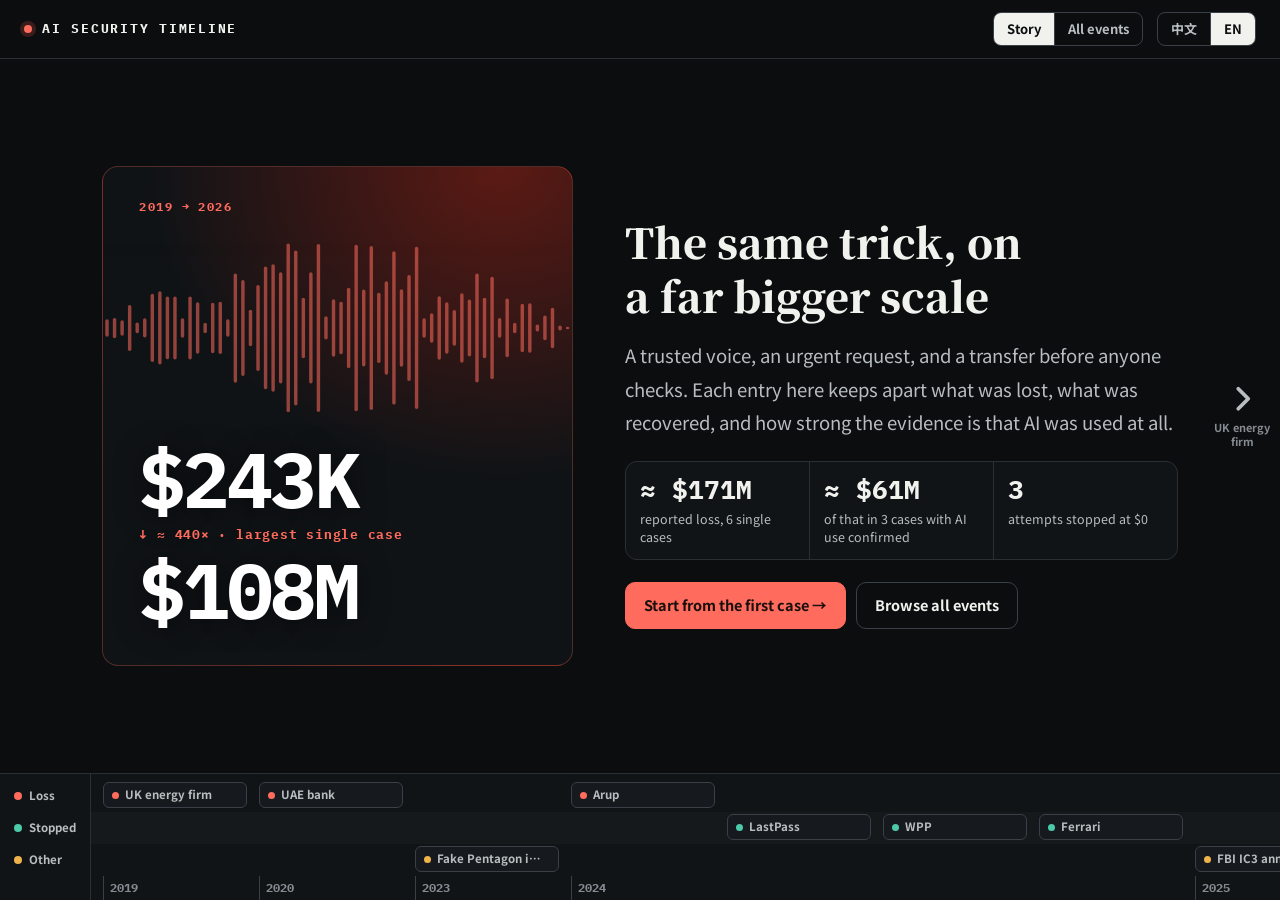
==== commit c74e3d1f: "页面改成一屏一事件的故事模式 默认视图改为全屏幻灯片和底部时间导航，保留可搜索列表；海报图形按事件类型生成，不用外部图片；每条事件有独立链接。" ====
--- a/index.html
+++ b/index.html
@@ -3,7 +3,8 @@
   <head>
     <meta charset="utf-8" />
     <meta name="viewport" content="width=device-width, initial-scale=1, viewport-fit=cover" />
-    <meta name="color-scheme" content="light dark" />
+    <meta name="color-scheme" content="dark" />
+    <meta name="theme-color" content="#0b0d0f" />
     <link rel="icon" href="data:," />
     <title>AI Security Incident Timeline</title>
     <meta name="description" content="A sourced timeline of AI-enabled fraud and security incidents, with amounts, recovery figures and the strength of the evidence for AI use kept separate." />
@@ -12,370 +13,280 @@
     <link href="https://fonts.googleapis.com/css2?family=Noto+Serif+SC:wght@600;700;900&family=Noto+Sans+SC:wght@400;500;700;900&family=IBM+Plex+Mono:wght@500;600;700&display=swap" rel="stylesheet" />
     <style>
       :root{
-        --bg:#eef0ec; --bg2:#e6e9e3;
-        --surface:#ffffff; --surface-2:#f2f3ef; --surface-3:#e9ebe6;
-        --ink:#14161a; --ink-2:#454a52; --ink-3:#7d828c;
-        --line:#d8dbd3; --line-strong:#c3c7bd;
-        --red:#c1271b; --red-ink:#a91f14; --red-soft:#fbeae7; --red-dim:#e8a49d;
-        --teal:#0b6b57; --teal-soft:#e0efea;
-        --amber:#8a5a00; --amber-soft:#f6ecd1;
-        --violet:#4c3d99; --violet-soft:#e9e6f7;
-        --hero:#101215; --hero-2:#171a1e; --hero-ink:#f2f3f0; --hero-ink2:#b9beba; --hero-line:#2b2f33;
-        --rail:#c9ccc2;
-        --shadow:0 1px 2px rgba(18,20,18,.05),0 16px 36px -24px rgba(18,20,18,.35);
-        --shadow-lg:0 2px 4px rgba(18,20,18,.06),0 24px 48px -28px rgba(18,20,18,.4);
-        color-scheme:light dark;
-      }
-      @media (prefers-color-scheme:dark){
-        :root{
-          --bg:#0c0e10; --bg2:#0c0e10;
-          --surface:#17191d; --surface-2:#1e2126; --surface-3:#262a30;
-          --ink:#eef0ec; --ink-2:#b6babf; --ink-3:#82868e;
-          --line:#292d33; --line-strong:#363b43;
-          --red:#ff7a6d; --red-ink:#ff9a90; --red-soft:#38201d; --red-dim:#7a3a34;
-          --teal:#4cc2a6; --teal-soft:#143028;
-          --amber:#e3ac3d; --amber-soft:#332a10;
-          --violet:#ab9fec; --violet-soft:#282344;
-          --hero:#08090a; --hero-2:#101215; --hero-ink:#f2f3f0; --hero-ink2:#a9ada9; --hero-line:#23262a;
-          --rail:#2e3237;
-          --shadow:0 1px 2px rgba(0,0,0,.45),0 16px 36px -24px rgba(0,0,0,.85);
-          --shadow-lg:0 2px 4px rgba(0,0,0,.5),0 24px 48px -28px rgba(0,0,0,.9);
-        }
+        --bg:#0b0d0f; --bg-2:#111417; --surface:#16191d; --surface-2:#1e2227; --surface-3:#282d33;
+        --ink:#f1f2ee; --ink-2:#b8bdc0; --ink-3:#858b91;
+        --line:#2a2f35; --line-2:#3a4047;
+        --red:#ff6b5c; --red-soft:#3a1d1a; --red-deep:#5c1a14;
+        --teal:#4cc9a8; --teal-soft:#12322a; --teal-deep:#0d4a3b;
+        --amber:#eeb34a; --amber-soft:#35290f; --amber-deep:#54400f;
+        --serif:"Noto Serif SC",Georgia,serif;
+        --sans:"Noto Sans SC",-apple-system,"PingFang SC","Microsoft YaHei",sans-serif;
+        --mono:"IBM Plex Mono",ui-monospace,monospace;
+        color-scheme:dark;
       }
       *{box-sizing:border-box}
-      html{-webkit-text-size-adjust:100%;scroll-behavior:smooth}
-      @media (prefers-reduced-motion:reduce){html{scroll-behavior:auto}}
-      body{margin:0;background:var(--bg);color:var(--ink);font-family:"Noto Sans SC",-apple-system,"PingFang SC","Microsoft YaHei",sans-serif;font-size:16px;line-height:1.7}
-      ::selection{background:var(--red);color:#fff}
-      .wrap{max-width:1060px;margin:0 auto;padding:22px 20px 80px}
+      html{-webkit-text-size-adjust:100%}
+      body{margin:0;background:var(--bg);color:var(--ink);font-family:var(--sans);font-size:16px;line-height:1.7}
+      ::selection{background:var(--red);color:#17100f}
       a{color:inherit}
-      button,select,input{font:inherit}
-      button:focus-visible,select:focus-visible,input:focus-visible,a:focus-visible{outline:2px solid var(--red);outline-offset:2px}
-
-      /* ============ HERO ============ */
-      .hero{background:var(--surface);color:var(--ink);border:1px solid var(--line);border-radius:16px;overflow:hidden;box-shadow:var(--shadow)}
-      .hero-main{padding:32px 36px 26px;position:relative}
-      .hero-top{display:flex;flex-wrap:wrap;gap:10px;align-items:center;justify-content:space-between}
-      .hero-kicker{font-family:"IBM Plex Mono",monospace;font-size:12px;font-weight:600;letter-spacing:.14em;color:var(--red-ink);display:inline-flex;align-items:center;gap:9px}
-      .hero-kicker::before{content:"";width:8px;height:8px;border-radius:50%;background:var(--red);box-shadow:0 0 0 4px var(--red-soft);flex:none}
-      .hero-updated{font-family:"IBM Plex Mono",monospace;font-size:12px;color:var(--ink-3)}
-      .hero h1{font-family:"Noto Serif SC",serif;font-weight:900;font-size:clamp(32px,5vw,46px);line-height:1.2;margin:18px 0 0;letter-spacing:.01em;max-width:14em}
-      .hero h1 em{font-style:normal;color:var(--red-ink)}
-      .hero-lede{margin:14px 0 0;color:var(--ink-2);font-size:16px;line-height:1.85;max-width:44em}
-      .hero-lede strong{color:var(--ink)}
-      .hero-tracks{display:grid;grid-template-columns:1fr 1fr;gap:12px;margin-top:22px}
-      .trackbox{border:1px solid var(--line);background:var(--surface-2);border-radius:12px;padding:14px 16px}
-      .trackbox .tb-head{display:flex;align-items:center;gap:8px;font-weight:900;font-size:14.5px}
-      .trackbox p{margin:6px 0 0;font-size:13.5px;line-height:1.7;color:var(--ink-2)}
-      .tb-dot{width:9px;height:9px;border-radius:50%;flex:none}
-      .hero-stats{display:grid;grid-template-columns:repeat(4,1fr);border-top:1px solid var(--line);background:var(--surface)}
-      .hstat{padding:18px 22px 16px;border-left:1px solid var(--line)}
-      .hstat:first-child{border-left:0}
-      .hstat .bar{width:26px;height:3px;border-radius:2px;margin-bottom:12px}
-      .hstat .num{font-family:"IBM Plex Mono",monospace;font-weight:700;font-size:clamp(22px,3vw,30px);line-height:1.1;white-space:nowrap}
-      .hstat .num.red{color:var(--red-ink)}.hstat .num.white{color:var(--ink)}
-      .hstat .lbl{font-size:12.5px;line-height:1.6;color:var(--ink-2);margin-top:7px}
-
-      /* ============ GUIDE ============ */
-      .guide{display:grid;grid-template-columns:repeat(3,1fr);gap:12px;margin:16px 0 0}
-      .guide-item{background:var(--surface);border:1px solid var(--line);border-radius:14px;padding:16px 18px 14px;box-shadow:var(--shadow)}
-      .guide-item .g-no{font-family:"IBM Plex Mono",monospace;font-size:12px;font-weight:700;color:var(--red-ink)}
-      .guide-item h3{margin:6px 0 4px;font-size:15.5px;font-weight:900}
-      .guide-item p{margin:0;font-size:13.5px;line-height:1.75;color:var(--ink-2)}
-
-      /* ============ CONTROLS ============ */
-      .controls{position:sticky;top:12px;z-index:30;margin-top:16px;background:var(--surface);border:1px solid var(--line);border-radius:16px;box-shadow:var(--shadow-lg);padding:14px 16px 12px}
-      .ctl-row{display:flex;flex-wrap:wrap;gap:10px;align-items:center}
-      .ctl-row+.ctl-row{margin-top:11px;padding-top:11px;border-top:1px dashed var(--line)}
-      .seg{display:inline-flex;background:var(--surface-2);border:1px solid var(--line);border-radius:999px;padding:3px;gap:2px}
-      .seg button{appearance:none;border:0;background:transparent;cursor:pointer;font-size:14px;font-weight:700;color:var(--ink-2);padding:7px 16px;border-radius:999px;white-space:nowrap}
-      .seg button[aria-pressed="true"]{background:var(--ink);color:var(--bg)}
-      @media (prefers-color-scheme:dark){.seg button[aria-pressed="true"]{background:#eef0ec;color:#14161a}}
-      .searchbox{flex:1 1 210px;display:flex;align-items:center;gap:8px;background:var(--surface-2);border:1px solid var(--line);border-radius:10px;padding:0 12px}
-      .searchbox svg{flex:none;color:var(--ink-3)}
-      .searchbox input{flex:1;min-width:0;border:0;background:transparent;color:var(--ink);font-size:14.5px;padding:9px 0}
-      .searchbox input::placeholder{color:var(--ink-3)}
-      .searchbox input:focus-visible{outline:none}
-      .searchbox:focus-within{border-color:var(--ink-3);box-shadow:0 0 0 2px var(--surface-3)}
-      .sortbox{display:flex;align-items:center;gap:8px;font-size:13.5px;color:var(--ink-2);white-space:nowrap}
-      .sortbox select{font-size:14px;font-weight:500;color:var(--ink);background:var(--surface-2);border:1px solid var(--line);border-radius:10px;padding:8px 10px;cursor:pointer}
-      .chip{appearance:none;cursor:pointer;font-size:13px;font-weight:500;border:1px solid var(--line);background:var(--surface);color:var(--ink-2);border-radius:999px;padding:6px 13px;white-space:nowrap}
-      .chip:hover{border-color:var(--line-strong);color:var(--ink)}
-      .chip[aria-pressed="true"]{background:var(--red);border-color:var(--red);color:#fff;font-weight:700}
-      @media (prefers-color-scheme:dark){.chip[aria-pressed="true"]{color:#17100f}}
-      .ctl-meta{display:flex;flex-wrap:wrap;gap:6px 16px;align-items:center;width:100%}
-      .count{font-family:"IBM Plex Mono",monospace;font-size:13px;font-weight:600;color:var(--ink)}
+      button,select,input{font:inherit;color:inherit}
+      button{cursor:pointer}
+      :focus-visible{outline:2px solid var(--amber);outline-offset:2px}
+      [hidden]{display:none!important}
+
+      /* ========== 外框 ========== */
+      .app{height:100vh;height:100dvh;display:grid;grid-template-rows:auto minmax(0,1fr) auto}
+      .app.list-mode{height:auto;min-height:100vh;grid-template-rows:auto 1fr}
+      .topbar{display:flex;align-items:center;gap:14px;padding:12px 24px;border-bottom:1px solid var(--line);background:var(--bg)}
+      .brand{appearance:none;border:0;background:none;padding:0;font-family:var(--mono);font-size:12.5px;font-weight:700;letter-spacing:.14em;color:var(--ink);display:inline-flex;align-items:center;gap:10px;white-space:nowrap}
+      .brand::before{content:"";width:8px;height:8px;border-radius:50%;background:var(--red);box-shadow:0 0 0 4px var(--red-soft)}
+      .top-gap{flex:1}
+      .toggle{display:inline-flex;border:1px solid var(--line-2);border-radius:8px;overflow:hidden}
+      .toggle button{appearance:none;border:0;background:transparent;color:var(--ink-2);padding:5px 13px;font-size:13px;font-weight:700;white-space:nowrap}
+      .toggle button+button{border-left:1px solid var(--line-2)}
+      .toggle button[aria-pressed="true"]{background:var(--ink);color:var(--bg)}
+
+      /* ========== 故事舞台 ========== */
+      .stage{position:relative;min-height:0;display:flex}
+      .slide{flex:1;min-width:0;display:grid;grid-template-columns:minmax(0,46fr) minmax(0,54fr);gap:clamp(24px,4vw,56px);align-items:center;padding:clamp(18px,3.4vh,40px) clamp(72px,8vw,112px);overflow-y:auto;animation:enter .32s ease both}
+      @keyframes enter{from{opacity:0;transform:translateX(var(--dir,18px))}to{opacity:1;transform:none}}
+      @media (prefers-reduced-motion:reduce){.slide{animation:none}}
+
+      .poster{--tone:var(--red);--deep:var(--red-deep);position:sticky;top:0;align-self:center;overflow:hidden;border-radius:16px;min-height:min(62vh,500px);padding:clamp(22px,3vw,36px);display:flex;flex-direction:column;justify-content:flex-end;background:radial-gradient(120% 100% at 85% 0%,var(--deep) 0%,#101316 62%);border:1px solid color-mix(in srgb,var(--tone) 28%,transparent)}
+      .poster.blocked{--tone:var(--teal);--deep:var(--teal-deep)}
+      .poster.info{--tone:var(--amber);--deep:var(--amber-deep)}
+      .motif{position:absolute;top:58px;left:0;width:100%;height:auto;color:var(--tone);opacity:.55}
+      .poster>*:not(.motif){position:relative}
+      .p-label{position:absolute!important;top:clamp(20px,2.6vw,30px);left:clamp(22px,3vw,36px);font-family:var(--mono);font-size:12px;font-weight:700;letter-spacing:.12em;color:var(--tone);text-transform:uppercase}
+      .p-amount{font-family:var(--mono);font-weight:700;font-size:clamp(46px,7.2vw,92px);line-height:1;letter-spacing:-.03em;color:#fff;text-shadow:0 2px 28px rgba(0,0,0,.55)}
+      .p-amount.long{font-family:var(--serif);font-size:clamp(26px,3.3vw,40px);letter-spacing:0;line-height:1.25}
+      .p-note{margin-top:12px;font-size:14.5px;line-height:1.6;color:#dfe2e0;max-width:32em}
+      .p-scale{margin-top:16px}
+      .p-scale .t{height:5px;border-radius:3px;background:rgba(255,255,255,.16);overflow:hidden}
+      .p-scale .f{height:100%;background:var(--tone);border-radius:3px}
+      .p-scale .c{margin-top:6px;font-size:11.5px;color:#a9afb2}
+
+      .copy{min-width:0;align-self:center}
+      .c-meta{display:flex;flex-wrap:wrap;gap:6px 8px;align-items:center;font-size:13px;font-weight:700;color:var(--ink-2)}
+      .tag{font-size:11.5px;font-weight:700;line-height:1.5;padding:2px 9px;border-radius:6px;white-space:nowrap}
+      .tag.confirmed{background:var(--teal-soft);color:var(--teal)}
+      .tag.assessed{background:var(--amber-soft);color:var(--amber)}
+      .tag.self_reported,.tag.cat{background:var(--surface-3);color:var(--ink-2)}
+      .copy h1,.copy h2{font-family:var(--serif);font-weight:900;font-size:clamp(23px,2.4vw,32px);line-height:1.32;margin:12px 0 0;text-wrap:balance}
+      .copy h1{font-size:clamp(28px,3.2vw,42px);word-break:keep-all}
+      .c-summary{margin:14px 0 0;color:var(--ink-2);font-size:15.5px;line-height:1.85}
+      .c-take{margin-top:14px;padding:12px 16px;border-left:3px solid var(--amber);background:var(--surface);border-radius:0 10px 10px 0;font-size:14px;line-height:1.75;color:var(--ink-2)}
+      .c-take b{display:block;color:var(--ink)}
+      .c-src{margin-top:14px;display:flex;flex-wrap:wrap;gap:6px 8px;align-items:center;font-size:12.5px;color:var(--ink-3)}
+      .c-src a{color:var(--ink-2);text-decoration:none;border:1px solid var(--line-2);border-radius:999px;padding:2px 11px}
+      .c-src a:hover{color:var(--ink);border-color:var(--ink-3)}
+
+      /* 封面 */
+      .cover .p-amount{font-size:clamp(40px,6vw,78px)}
+      .cover .p-arrow{font-family:var(--mono);font-size:13px;font-weight:700;color:var(--tone);margin:6px 0;letter-spacing:.06em}
+      .cover-lede{margin:16px 0 0;font-size:clamp(16px,1.5vw,18.5px);line-height:1.8;color:var(--ink-2)}
+      .cover-stats{display:grid;grid-template-columns:repeat(3,1fr);gap:1px;margin-top:22px;background:var(--line);border:1px solid var(--line);border-radius:12px;overflow:hidden}
+      .cover-stats div{background:var(--bg-2);padding:12px 14px}
+      .cover-stats b{display:block;font-family:var(--mono);font-size:clamp(20px,2.2vw,26px);line-height:1.2;white-space:nowrap}
+      .cover-stats span{display:block;margin-top:4px;font-size:12.5px;line-height:1.5;color:var(--ink-2)}
+      .cta{display:flex;flex-wrap:wrap;gap:10px;margin-top:22px}
+      .btn{appearance:none;border:1px solid var(--line-2);background:transparent;color:var(--ink);border-radius:10px;padding:10px 18px;font-size:14.5px;font-weight:700}
+      .btn.primary{background:var(--red);border-color:var(--red);color:#1a0f0d}
+      .btn:hover{filter:brightness(1.1)}
+
+      /* 左右箭头 */
+      .arrow{position:absolute;top:50%;transform:translateY(-50%);z-index:5;width:64px;display:flex;flex-direction:column;align-items:center;gap:6px;appearance:none;border:0;background:none;color:var(--ink-2);padding:8px 4px}
+      .arrow svg{width:30px;height:30px}
+      .arrow:hover{color:var(--ink)}
+      .arrow span{font-size:11px;line-height:1.3;font-weight:700;color:var(--ink-3);text-align:center;max-width:62px}
+      .arrow.prev{left:6px}.arrow.next{right:6px}
+
+      /* ========== 底部时间导航 ========== */
+      .tnav{border-top:1px solid var(--line);background:var(--bg-2);display:grid;grid-template-columns:auto minmax(0,1fr);min-height:0}
+      .lanes{display:grid;grid-template-rows:repeat(3,32px) 24px;border-right:1px solid var(--line);padding:6px 0 0}
+      .lanes div{display:flex;align-items:center;gap:7px;padding:0 14px;font-size:11.5px;font-weight:700;color:var(--ink-2);white-space:nowrap}
+      .lanes i{width:8px;height:8px;border-radius:50%}
+      .scroller{overflow-x:auto;overflow-y:hidden;scrollbar-width:thin;scrollbar-color:var(--line-2) transparent}
+      .track{position:relative;height:126px;margin:0 auto}
+      .lane-bg{position:absolute;left:0;right:0;height:32px}
+      .lane-bg.l1{top:38px;background:rgba(255,255,255,.018)}
+      .chip{position:absolute;width:144px;height:26px;appearance:none;display:flex;align-items:center;gap:6px;padding:0 8px;border-radius:6px;border:1px solid var(--line-2);background:var(--surface);color:var(--ink-2);font-size:11.5px;font-weight:700;overflow:hidden;white-space:nowrap;text-overflow:ellipsis;text-align:left;transition:background .15s,color .15s,border-color .15s}
+      .chip i{flex:none;width:7px;height:7px;border-radius:50%;background:var(--tone)}
+      .chip span{overflow:hidden;text-overflow:ellipsis}
+      .chip:hover{color:var(--ink);border-color:var(--ink-3)}
+      .chip[aria-current="true"]{background:var(--tone);border-color:var(--tone);color:#111}
+      .chip[aria-current="true"] i{background:#111}
+      .chip.loss{--tone:var(--red)}.chip.blocked{--tone:var(--teal)}.chip.info{--tone:var(--amber)}
+      .tick{position:absolute;bottom:0;height:24px;border-left:1px solid var(--line-2);padding-left:6px;font-family:var(--mono);font-size:11.5px;font-weight:700;color:var(--ink-3);display:flex;align-items:center}
+
+      /* ========== 列表视图 ========== */
+      .list{max-width:1000px;width:100%;margin:0 auto;padding:22px 20px 64px}
+      .controls{background:var(--surface);border:1px solid var(--line);border-radius:14px;padding:14px}
+      .ctl{display:flex;flex-wrap:wrap;gap:10px;align-items:center}
+      .ctl+.ctl{margin-top:11px}
+      .search{flex:1 1 220px;background:var(--surface-2);border:1px solid var(--line);border-radius:10px;padding:8px 12px;font-size:14.5px;min-width:0}
+      .search::placeholder{color:var(--ink-3)}
+      .sort{background:var(--surface-2);border:1px solid var(--line);border-radius:10px;padding:8px 10px;font-size:14px}
+      .pill{appearance:none;border:1px solid var(--line-2);background:transparent;color:var(--ink-2);border-radius:999px;padding:4px 12px;font-size:13px;font-weight:500}
+      .pill[aria-pressed="true"]{background:var(--ink);border-color:var(--ink);color:var(--bg);font-weight:700}
+      .count{font-family:var(--mono);font-size:13px;font-weight:700}
       .count-note{font-size:12.5px;color:var(--ink-3)}
-      .legend{display:flex;flex-wrap:wrap;gap:4px 14px;margin-left:auto;font-size:12px;color:var(--ink-2)}
-      .legend span{display:inline-flex;align-items:center;gap:6px}
-      .dot{width:8px;height:8px;border-radius:50%;flex:none}
-      .dot.red{background:var(--red)}.dot.teal{background:var(--teal)}.dot.amber{background:var(--amber)}
-      .yearnav{display:flex;flex-wrap:wrap;gap:6px;align-items:center;font-size:12.5px;color:var(--ink-3)}
-      .yearnav button{appearance:none;border:1px solid var(--line);background:var(--surface-2);color:var(--ink-2);border-radius:8px;font-family:"IBM Plex Mono",monospace;font-size:12.5px;font-weight:600;padding:4px 10px;cursor:pointer}
-      .yearnav button:hover{color:var(--ink);border-color:var(--line-strong)}
-
-      /* ============ TIMELINE ============ */
-      .timeline{margin-top:8px}
-      .yearmark{display:flex;align-items:baseline;gap:14px;padding:38px 0 4px;scroll-margin-top:190px}
-      .yearmark:first-child{padding-top:26px}
-      .yearmark .y{font-family:"IBM Plex Mono",monospace;font-weight:700;font-size:30px;line-height:1;color:var(--ink)}
-      .yearmark .yc{font-size:13px;color:var(--ink-3)}
-      .yearmark::after{content:"";flex:1;height:1px;background:var(--line-strong);align-self:center}
-      .entry{display:grid;grid-template-columns:104px 1fr;gap:0 22px;position:relative}
-      .entry::before{content:"";position:absolute;left:103px;top:0;bottom:0;width:2px;background:var(--rail)}
-      .entry:last-child::before{bottom:auto;height:44px}
-      .entry-side{padding-top:30px;text-align:right}
-      .entry-side .d1{font-family:"IBM Plex Mono",monospace;font-weight:700;font-size:15px;line-height:1.3;color:var(--ink)}
-      .entry-side .d2{font-family:"IBM Plex Mono",monospace;font-size:11.5px;color:var(--ink-3);margin-top:3px}
-      .entry-dot{position:absolute;left:97px;top:32px;width:14px;height:14px;border-radius:50%;background:var(--bg);border:3.5px solid var(--ink-3);z-index:1}
-      .tone-loss .entry-dot{border-color:var(--red)}
-      .tone-blocked .entry-dot{border-color:var(--teal)}
-      .tone-info .entry-dot{border-color:var(--amber)}
-      .card{background:var(--surface);border:1px solid var(--line);border-radius:16px;box-shadow:var(--shadow);padding:24px 26px 20px;margin:14px 0 6px;min-width:0}
-      .card-head{display:flex;flex-wrap:wrap;gap:6px;align-items:center}
-      .date-full{font-size:13px;font-weight:700;color:var(--ink-2);margin-right:4px}
-      .tag{font-size:11.5px;font-weight:700;padding:3px 9px;border-radius:6px;line-height:1.5;white-space:nowrap}
-      .tag.cat{background:var(--surface-3);color:var(--ink-2)}
-      .tag.track-ai{background:var(--red-soft);color:var(--red-ink)}
-      .tag.cal-loss{background:var(--red-soft);color:var(--red-ink)}
-      .tag.cal-ok{background:var(--teal-soft);color:var(--teal)}
-      .tag.cal-info{background:var(--amber-soft);color:var(--amber)}
-      .card h2{font-family:"Noto Serif SC",serif;font-weight:700;font-size:clamp(19px,2.6vw,22.5px);line-height:1.5;margin:12px 0 0;text-wrap:pretty}
-      .amountblock{margin-top:16px;border-radius:12px;padding:16px 18px 14px;background:var(--surface-2);border:1px solid var(--line)}
-      .tone-loss .amountblock{background:var(--red-soft);border-color:transparent}
-      .tone-blocked .amountblock{background:var(--teal-soft);border-color:transparent}
-      .tone-info .amountblock{background:var(--amber-soft);border-color:transparent}
-      .amountline{display:flex;flex-wrap:wrap;align-items:baseline;gap:4px 14px}
-      .amount{font-family:"IBM Plex Mono",monospace;font-weight:700;font-size:clamp(28px,4.4vw,38px);line-height:1.05;color:var(--red-ink);letter-spacing:-.01em}
-      .amount.zero{color:var(--teal)}
-      .amount.none{color:var(--ink);font-size:clamp(20px,3.2vw,25px)}
-      .amount.note{color:var(--ink)}
-      .amount-sub{font-size:13.5px;font-weight:500;color:var(--ink-2)}
-      .scalebar{margin-top:12px}
-      .scalebar .track{height:5px;border-radius:3px;background:rgba(127,127,127,.22);overflow:hidden}
-      .scalebar .fill{height:100%;border-radius:3px;background:var(--red)}
-      .tone-blocked .scalebar .fill{background:var(--teal)}
-      .tone-info .scalebar .fill{background:var(--amber)}
-      .scalebar .cap{font-size:11.5px;color:var(--ink-3);margin-top:5px}
-      .card p.desc{margin:16px 0 0;color:var(--ink-2);font-size:15.5px;line-height:1.9;max-width:62em}
-      .impact{margin-top:16px;display:flex;gap:12px;padding:14px 16px;border-radius:12px;background:var(--surface-2);font-size:14px;line-height:1.8;color:var(--ink-2)}
-      .impact::before{content:"";flex:none;width:3px;border-radius:2px;background:var(--ink-3)}
-      .tone-loss .impact::before{background:var(--red)}
-      .tone-blocked .impact::before{background:var(--teal)}
-      .tone-info .impact::before{background:var(--amber)}
-      .impact b{color:var(--ink)}
-      .src{margin-top:16px;padding-top:12px;border-top:1px dashed var(--line);font-size:12.5px;color:var(--ink-3);display:flex;flex-wrap:wrap;gap:6px 10px;align-items:center}
-      .src .src-lbl{font-weight:700;color:var(--ink-2)}
-      .src a{color:var(--ink-2);text-decoration:none;border:1px solid var(--line);border-radius:999px;padding:3px 11px;background:var(--surface)}
-      .src a:hover{color:var(--ink);border-color:var(--line-strong)}
-      .empty{padding:64px 20px;text-align:center;color:var(--ink-3);background:var(--surface);border:1px dashed var(--line-strong);border-radius:16px;margin-top:22px}
-      .empty strong{display:block;color:var(--ink);font-size:16px;margin-bottom:6px}
-
-      /* ============ FOOTER ============ */
-      footer{margin-top:52px;background:var(--surface);border:1px solid var(--line);border-radius:16px;padding:24px 26px;box-shadow:var(--shadow)}
-      footer h3{font-size:16px;font-weight:900;margin:0 0 4px}
-      footer .f-sub{font-size:13px;color:var(--ink-3);margin:0 0 16px}
-      .f-grid{display:grid;grid-template-columns:1fr 1fr;gap:14px 28px}
-      .f-item{font-size:13.5px;line-height:1.8;color:var(--ink-2)}
-      .f-item b{display:block;color:var(--ink);font-size:13.5px;margin-bottom:2px}
-      .totop{display:inline-block;margin-top:22px;font-size:13px;font-weight:700;color:var(--ink-2);text-decoration:none;border:1px solid var(--line);border-radius:999px;padding:7px 16px;background:var(--surface)}
-      .totop:hover{color:var(--ink);border-color:var(--line-strong)}
-
-      @media (max-width:820px){
-        .hero-stats{grid-template-columns:1fr 1fr}
-        .hstat:nth-child(3){border-left:0}
-        .hstat{border-top:1px solid var(--line)}
-        .hstat:nth-child(-n+2){border-top:0}
-        .guide{grid-template-columns:1fr}
-        .hero-tracks{grid-template-columns:1fr}
-        .f-grid{grid-template-columns:1fr}
-      }
-      @media (max-width:640px){
-        .wrap{padding:14px 12px 64px}
-        .hero-main{padding:28px 22px 24px}
-        .hero-stats .hstat{padding:16px 18px 14px}
-        .controls{top:8px;padding:12px}
-        .sortbox{margin-left:auto}
-        .entry{grid-template-columns:1fr}
-        .entry::before{left:6px}
-        .entry-side{display:none}
-        .entry-dot{left:0;top:30px}
-        .card{margin-left:22px;padding:20px 18px 16px}
-        .legend{margin-left:0}
-      }
-      @media (prefers-reduced-motion:no-preference){
-        .card{transition:border-color .18s ease,transform .18s ease}
-        .card:hover{border-color:var(--line-strong)}
-        .chip,.seg button,.src a,.yearnav button{transition:all .15s ease}
-      }
-      .tb-dot{background:var(--red)}.tb-dot.alt{background:var(--amber)}
-      .hero-actions{display:flex;flex-wrap:wrap;gap:10px;align-items:center}
-      .lang-btn{appearance:none;cursor:pointer;border:1px solid var(--line);background:var(--surface-2);color:var(--ink-2);border-radius:999px;padding:4px 12px;font-size:12.5px;font-weight:700}
-      .lang-btn:hover{color:var(--ink);border-color:var(--line-strong)}
-      .tag.ev-confirmed{background:var(--teal-soft);color:var(--teal)}
-      .tag.ev-assessed{background:var(--amber-soft);color:var(--amber)}
-      .tag.ev-self_reported{background:var(--surface-3);color:var(--ink-2)}
-      .impact b{display:block;margin-bottom:2px}
-      .f-links{margin-top:18px;display:flex;flex-wrap:wrap;gap:10px;align-items:center}
-      .f-links a{font-size:13px;font-weight:700;color:var(--ink-2);text-decoration:none;border:1px solid var(--line);border-radius:999px;padding:6px 14px}
-      .f-links a:hover{color:var(--ink);border-color:var(--line-strong)}
-      .totop{margin-top:0}
-      .seg{flex-wrap:wrap;max-width:100%}
-      @media (max-width:640px){.seg{border-radius:14px}.seg button{padding:7px 12px;font-size:13.5px}.card h2{overflow-wrap:anywhere}}
-      .controls{position:static}
-      .entry-side{padding-right:22px}
+      .row{appearance:none;display:grid;grid-template-columns:88px minmax(0,1fr) auto;gap:16px;width:100%;align-items:center;text-align:left;background:none;border:0;border-bottom:1px solid var(--line);padding:15px 4px}
+      .row:hover{background:var(--bg-2)}
+      .row .d{font-family:var(--mono);font-size:12.5px;color:var(--ink-3)}
+      .row .t{font-weight:700;font-size:15.5px;line-height:1.5}
+      .row .m{display:flex;flex-wrap:wrap;gap:6px;margin-top:5px}
+      .row .a{font-family:var(--mono);font-weight:700;font-size:17px;white-space:nowrap;text-align:right}
+      .row .a.loss{color:var(--red)}.row .a.blocked{color:var(--teal)}.row .a.info{color:var(--amber);font-family:var(--sans);font-size:13px}
+      .rows{margin-top:10px}
+      .empty{padding:48px 20px;text-align:center;color:var(--ink-3)}
+      .method{margin-top:32px;padding:22px 24px;background:var(--surface);border:1px solid var(--line);border-radius:14px}
+      .method h2{margin:0;font-size:17px;font-weight:900}
+      .method p{margin:4px 0 16px;font-size:13.5px;color:var(--ink-3)}
+      .m-grid{display:grid;grid-template-columns:1fr 1fr;gap:14px 28px}
+      .m-grid div{font-size:13.5px;line-height:1.75;color:var(--ink-2)}
+      .m-grid b{display:block;color:var(--ink)}
+      .links{margin-top:18px;display:flex;flex-wrap:wrap;gap:8px}
+      .links a{font-size:13px;font-weight:700;color:var(--ink-2);text-decoration:none;border:1px solid var(--line-2);border-radius:999px;padding:5px 13px}
+      .links a:hover{color:var(--ink);border-color:var(--ink-3)}
+      .error{padding:60px 24px;text-align:center;color:var(--ink-2)}
+
+      @media (max-width:980px){
+        .slide{display:block;padding:16px 16px 72px}
+        .poster{position:relative;min-height:0;padding:44px 20px 18px}
+        .motif{top:0;opacity:.35}
+        .p-amount{font-size:clamp(40px,13vw,64px)}
+        .p-amount.long{font-size:24px}
+        .copy{margin-top:18px}
+        .copy h1,.copy h2{margin-top:12px}
+        .arrow{top:auto;bottom:calc(var(--nav,70px) * 0 + 10px);transform:none;width:44px;height:44px;justify-content:center;background:var(--surface-2);border:1px solid var(--line-2);border-radius:50%;padding:0}
+        .arrow span{display:none}
+        .arrow svg{width:20px;height:20px}
+        .arrow.prev{left:16px}.arrow.next{right:16px;left:auto}
+        .stage{overflow:hidden}
+        .lanes{display:none}
+        .tnav{grid-template-columns:minmax(0,1fr)}
+        .track{height:60px}
+        .lane-bg{display:none}
+        .chip{top:6px!important}
+        .tick{height:20px}
+        .topbar{padding:10px 14px;gap:8px}
+        .brand{font-size:11px;letter-spacing:.08em}
+        .toggle button{padding:4px 9px;font-size:12px}
+        .m-grid{grid-template-columns:1fr}
+      }
+      @media (max-width:560px){
+        .brand span{display:none}
+        .row{grid-template-columns:minmax(0,1fr) auto;gap:10px}
+        .row .d{grid-column:1/-1}
+        .cover-stats{grid-template-columns:1fr}
+        .cover-stats div{display:flex;align-items:baseline;gap:10px}
+        .cover-stats span{margin:0}
+      }
     </style>
   </head>
   <body>
-    <main class="wrap" id="top">
-      <section class="hero">
-        <div class="hero-main">
-          <div class="hero-top">
-            <span class="hero-kicker">AI SECURITY TIMELINE</span>
-            <div class="hero-actions">
-              <span class="hero-updated" id="updated"></span>
-              <button type="button" class="lang-btn" id="langBtn"></button>
-            </div>
-          </div>
-          <h1 id="heroTitle"></h1>
-          <p class="hero-lede" id="heroLede"></p>
-          <div class="hero-tracks">
-            <div class="trackbox"><div class="tb-head"><i class="tb-dot"></i><span id="box1Head"></span></div><p id="box1"></p></div>
-            <div class="trackbox"><div class="tb-head"><i class="tb-dot alt"></i><span id="box2Head"></span></div><p id="box2"></p></div>
-          </div>
+    <div class="app" id="app">
+      <header class="topbar">
+        <button type="button" class="brand" id="brand"><span>AI SECURITY TIMELINE</span></button>
+        <div class="top-gap"></div>
+        <div class="toggle" id="viewToggle" role="group"></div>
+        <div class="toggle" id="langToggle" role="group">
+          <button type="button" data-lang="zh">中文</button>
+          <button type="button" data-lang="en">EN</button>
         </div>
-        <div class="hero-stats" id="stats"></div>
-      </section>
-
-      <div class="controls">
-        <div class="ctl-row">
-          <div class="seg" id="evSeg" role="group"></div>
-          <label class="searchbox">
-            <svg width="15" height="15" viewBox="0 0 24 24" fill="none" stroke="currentColor" stroke-width="2.4" stroke-linecap="round" aria-hidden="true"><circle cx="11" cy="11" r="7"/><path d="M20 20l-3.8-3.8"/></svg>
-            <input id="q" type="search" />
-          </label>
-          <label class="sortbox"><span id="sortLbl"></span>
-            <select id="sortSel"></select>
-          </label>
-        </div>
-        <div class="ctl-row" id="catRow" role="group"></div>
-        <div class="ctl-row">
-          <div class="ctl-meta">
-            <span class="count" id="count"></span>
-            <span class="count-note" id="countNote"></span>
-            <div class="legend" id="legend" aria-hidden="true"></div>
-          </div>
-        </div>
-        <div class="ctl-row"><div class="yearnav" id="yearNav"></div></div>
-      </div>
-
-      <section class="timeline" id="timeline"></section>
-      <div class="empty" id="empty" hidden><strong id="emptyHead"></strong><span id="emptyBody"></span></div>
-
-      <footer>
-        <h3 id="footHead"></h3>
-        <p class="f-sub" id="footSub"></p>
-        <div class="f-grid" id="footGrid"></div>
-        <div class="f-links">
-          <a href="https://github.com/chokebit/AISec-Timeline" rel="noopener noreferrer">GitHub</a>
-          <a href="data/events.json">events.json</a>
-          <a id="fixLink" href="https://github.com/chokebit/AISec-Timeline/issues/new" rel="noopener noreferrer"></a>
-          <a class="totop" id="toTop" href="#top"></a>
-        </div>
-      </footer>
-    </main>
+      </header>
+
+      <main class="stage" id="stage"></main>
+      <main class="list" id="list" hidden></main>
+      <nav class="tnav" id="tnav" aria-label="Timeline">
+        <div class="lanes" id="lanes"></div>
+        <div class="scroller" id="scroller"><div class="track" id="track"></div></div>
+      </nav>
+    </div>
 
     <script>
       var UI = {
         en: {
-          htmlLang: "en", other: "中文", title: "AI Security Incident Timeline",
-          updated: "Data as of ",
-          heroTitle: "How AI-enabled attacks actually took the money",
-          lede: "Every entry keeps three things apart: what was lost, what was recovered, and how strong the evidence is that AI was used at all. Annual totals are never added to single cases, and figures may change as investigations continue.",
-          box1Head: "What is included",
-          box1: "AI-enabled fraud and security incidents with a public amount or a clear measured impact, plus widely cited cases where the attack failed or no funds moved.",
-          box2Head: "How AI use is graded",
-          box2: "Confirmed: an authority, court filing or the affected company says AI was used. Assessed: police, insurers, security firms or informed sources believe so. Self-reported: filers mentioned AI.",
-          stat1: function (n) { return "Reported loss across " + n + " single cases (annual totals excluded)"; },
-          stat2: function (n) { return "Of that, " + n + " cases where AI use is confirmed"; },
-          stat3: function (t) { return "Largest single case: " + t; },
-          stat4: "Attempts stopped at $0, each by a method you can copy",
+          htmlLang: "en", title: "AI Security Incident Timeline", nav: "Timeline",
+          story: "Story", all: "All events",
+          coverTitle: "The same trick, on a far bigger scale",
+          coverLede: "A trusted voice, an urgent request, and a transfer before anyone checks. Each entry here keeps apart what was lost, what was recovered, and how strong the evidence is that AI was used at all.",
+          coverBig: "largest single case",
+          statLoss: function (n) { return "reported loss, " + n + " single cases"; },
+          statConfirmed: function (n) { return "of that in " + n + " cases with AI use confirmed"; },
+          statBlocked: "attempts stopped at $0",
+          start: "Start from the first case", browse: "Browse all events",
+          evLabel: { confirmed: "AI confirmed", assessed: "AI assessed", self_reported: "AI self-reported" },
           evAll: "All", evConfirmed: "AI confirmed", evAssessed: "AI assessed",
-          evLabel: { confirmed: "AI confirmed", assessed: "AI assessed", self_reported: "AI self-reported" },
-          search: "Search: Hong Kong, voice clone, WhatsApp",
-          sortLbl: "Sort",
-          sorts: { "time-desc": "Newest first", "time-asc": "Oldest first", "amount-desc": "Largest amount" },
           cats: { all: "All types", voice: "Voice", video: "Video", breach: "Data breach", market: "Market", aggregate: "Annual total", blocked: "Stopped" },
-          outcome: { loss: "Reported loss", blocked: "Stopped · $0", no_funds: "No funds moved", aggregate: "Annual total" },
-          count: function (n) { return n + (n === 1 ? " event" : " events"); },
-          yearCount: function (n) { return n + (n === 1 ? " event" : " events"); },
-          noteAmount: "Largest first; events with no amount come last",
-          noteSum: function (s) { return "Reported loss in this view: " + s; },
-          legend: { loss: "Reported loss", blocked: "Stopped · $0", info: "No amount or annual total" },
-          years: "Jump to year",
+          outcome: { loss: "Reported loss", blocked: "Stopped at $0", no_funds: "No funds reported lost", aggregate: "Annual total" },
+          lanes: ["Loss", "Stopped", "Other"],
           occurred: "Occurred ", disclosed: "Disclosed ",
           scale: function (top, amt) { return "Log scale, full bar = " + top + " · about " + amt; },
-          stopped: "Stopped · $0 transferred",
-          sources: "Sources",
-          emptyHead: "No events match these filters", emptyBody: "Try another type or clear the search.",
-          footHead: "How the numbers work",
-          footSub: "Totals on this page are calculated from data/events.json. For a single case, the cited source wins.",
-          foot: [
+          sources: "Sources", prev: "Previous", next: "Next", cover: "Intro",
+          search: "Search: Hong Kong, voice clone, WhatsApp",
+          sorts: { "time-desc": "Newest first", "time-asc": "Oldest first", "amount-desc": "Largest amount" },
+          count: function (n) { return n + (n === 1 ? " event" : " events"); },
+          noteSum: function (s) { return "Reported loss in this view: " + s; },
+          noteAmount: "Largest first; events with no amount come last",
+          empty: "No events match these filters.",
+          methodHead: "How the numbers work",
+          methodSub: "Totals are calculated from data/events.json. For a single case, the cited source wins. Data as of ",
+          method: [
+            ["How AI use is graded", "Confirmed: an authority, a court filing or the affected company says AI was used. Assessed: police, insurers, security firms or informed sources believe so. Self-reported: filers mentioned AI."],
             ["Loss and recovery stay separate", "Amounts are what was transferred or reported lost. Recovered or frozen funds appear in the notes and are not netted off."],
             ["Annual totals stay separate", "The FBI IC3 figure is a different level of measurement, so it is never added to single cases."],
-            ["Evidence is graded, not assumed", "An entry can be counted as a reported loss while AI use is only assessed. Use the filter to see confirmed cases alone."],
             ["Exchange rates are approximate", ""]
           ],
-          fix: "Report a correction", toTop: "Back to top",
+          fix: "Report a correction",
           loadError: "Could not load data/events.json. Open this page through a web server, not as a local file."
         },
         zh: {
-          htmlLang: "zh-CN", other: "English", title: "AI 安全事件时间轴",
-          updated: "数据截至 ",
-          heroTitle: "AI 攻击，钱是怎么被骗走的",
-          lede: "每条事件都把三件事分开写：损失多少、追回多少、用了 AI 的证据有多强。年度总数不与单案相加，金额可能随调查进展变化。",
-          box1Head: "收录什么",
-          box1: "有公开金额或明确影响数字的 AI 诈骗与安全事件，以及被广泛引用、但被拦下或没有资金转出的案例。",
-          box2Head: "AI 证据怎么分级",
-          box2: "已确认：官方、法庭文件或受害公司明确说用了 AI。研判：警方、保险商、安全公司或知情人士认为用了。自报：投诉人提到了 AI。",
-          stat1: function (n) { return n + " 起单案的报告损失合计（不含年度总数）"; },
-          stat2: function (n) { return "其中 " + n + " 起的 AI 使用已确认"; },
-          stat3: function (t) { return "最大单案：" + t; },
-          stat4: "被拦下、转出 $0 的未遂案，拦截方法都可以照搬",
+          htmlLang: "zh-CN", title: "AI 安全事件时间轴", nav: "时间轴",
+          story: "故事", all: "全部事件",
+          coverTitle: "同一个套路，规模已经完全不同",
+          coverLede: "一个可信的声音，一句很急的话，核实之前钱已转走。这里的每条事件都把三件事分开写：损失多少、追回多少、用了 AI 的证据有多强。",
+          coverBig: "最大单案",
+          statLoss: function (n) { return n + " 起单案的报告损失"; },
+          statConfirmed: function (n) { return "其中 " + n + " 起 AI 使用已确认"; },
+          statBlocked: "起未遂，转出 $0",
+          start: "从第一起看起", browse: "查看全部事件",
+          evLabel: { confirmed: "AI 已确认", assessed: "AI 研判", self_reported: "AI 自报" },
           evAll: "全部", evConfirmed: "AI 已确认", evAssessed: "AI 研判",
-          evLabel: { confirmed: "AI 已确认", assessed: "AI 研判", self_reported: "AI 自报" },
-          search: "搜索：香港、声音克隆、WhatsApp",
-          sortLbl: "排序",
-          sorts: { "time-desc": "时间 · 新 → 旧", "time-asc": "时间 · 旧 → 新", "amount-desc": "金额 · 高 → 低" },
           cats: { all: "全部类型", voice: "语音", video: "视频", breach: "数据泄露", market: "市场误导", aggregate: "年度总数", blocked: "已拦截" },
-          outcome: { loss: "报告损失", blocked: "已拦截 · $0", no_funds: "无资金转出", aggregate: "年度总数" },
-          count: function (n) { return "共 " + n + " 条"; },
-          yearCount: function (n) { return n + " 条事件"; },
-          noteAmount: "按金额从高到低，无金额的排在最后",
-          noteSum: function (s) { return "当前视图报告损失：" + s; },
-          legend: { loss: "报告损失", blocked: "已拦截 · $0", info: "无金额或年度总数" },
-          years: "跳到年份",
+          outcome: { loss: "报告损失", blocked: "已拦截 · 转出 $0", no_funds: "未报告资金损失", aggregate: "年度总数" },
+          lanes: ["损失", "拦截", "其他"],
           occurred: "发生 ", disclosed: "披露 ",
           scale: function (top, amt) { return "对数刻度，满格 = " + top + " · 约 " + amt; },
-          stopped: "已拦截 · 实际转出 $0",
-          sources: "来源",
-          emptyHead: "没有符合筛选的事件", emptyBody: "换个类型，或清空搜索词再试。",
-          footHead: "数字怎么算",
-          footSub: "本页合计都由 data/events.json 自动计算；单案金额以所引来源为准。",
-          foot: [
+          sources: "来源", prev: "上一条", next: "下一条", cover: "开篇",
+          search: "搜索：香港、声音克隆、WhatsApp",
+          sorts: { "time-desc": "时间 · 新 → 旧", "time-asc": "时间 · 旧 → 新", "amount-desc": "金额 · 高 → 低" },
+          count: function (n) { return "共 " + n + " 条"; },
+          noteSum: function (s) { return "当前视图报告损失：" + s; },
+          noteAmount: "按金额从高到低，无金额的排在最后",
+          empty: "没有符合筛选的事件。",
+          methodHead: "数字怎么算",
+          methodSub: "合计由 data/events.json 自动计算；单案金额以所引来源为准。数据截至 ",
+          method: [
+            ["AI 证据怎么分级", "已确认：官方、法庭文件或受害公司明确说用了 AI。研判：警方、保险商、安全公司或知情人士认为用了。自报：投诉人提到了 AI。"],
             ["损失和追回分开", "金额指转出或报告的损失。追回、冻结写在说明里，不扣减成净额。"],
             ["年度总数分开", "FBI IC3 的数字是另一层级的统计，不与单案相加。"],
-            ["证据分级，不靠默认", "一条事件可以计入报告损失，而 AI 使用只是研判。想只看已确认的，用上面的筛选。"],
             ["汇率是约数", ""]
           ],
-          fix: "提交更正", toTop: "回到顶部",
+          fix: "提交更正",
           loadError: "无法加载 data/events.json。请通过网页服务器打开，不要直接打开本地文件。"
         }
       };
 
       var CATS = ["all", "voice", "video", "breach", "market", "aggregate", "blocked"];
-      var state = { lang: pickLang(), ev: "all", cat: "all", sort: "time-desc", q: "" };
-      var DATA = null;
+      var CHEVRON = {
+        prev: '<svg viewBox="0 0 24 24" fill="none" stroke="currentColor" stroke-width="3" stroke-linecap="round" stroke-linejoin="round" aria-hidden="true"><path d="M15 4l-8 8 8 8"/></svg>',
+        next: '<svg viewBox="0 0 24 24" fill="none" stroke="currentColor" stroke-width="3" stroke-linecap="round" stroke-linejoin="round" aria-hidden="true"><path d="M9 4l8 8-8 8"/></svg>'
+      };
+
+      var DATA = null, ORDER = [];
+      var state = { lang: pickLang(), view: "story", index: -1, dir: 1, ev: "all", cat: "all", sort: "time-desc", q: "" };
 
       function pickLang() {
         var q = new URLSearchParams(location.search).get("lang");
@@ -391,9 +302,12 @@
       function esc(s) {
         return String(s).replace(/&/g, "&amp;").replace(/</g, "&lt;").replace(/>/g, "&gt;").replace(/"/g, "&quot;");
       }
+      function t() { return UI[state.lang]; }
       function loc(ev) { return ev[state.lang]; }
       function isCase(ev) { return ev.outcome === "loss"; }
       function sortDate(ev) { return ev.occurred || ev.disclosed; }
+      function tone(ev) { return ev.outcome === "loss" ? "loss" : ev.outcome === "blocked" ? "blocked" : "info"; }
+      function sumLoss(list) { return list.filter(isCase).reduce(function (s, ev) { return s + ev.usd_m; }, 0); }
 
       function usd(m) {
         if (state.lang === "zh") {
@@ -404,204 +318,321 @@
         return "$" + Math.round(m * 1000) + "K";
       }
 
-      function sumLoss(list) {
-        return list.filter(isCase).reduce(function (t, ev) { return t + ev.usd_m; }, 0);
-      }
-
       function dateText(d) {
         var p = d.split("-");
-        if (state.lang === "zh") {
-          return p[0] + " 年" + (p[1] ? " " + Number(p[1]) + " 月" : "") + (p[2] ? " " + Number(p[2]) + " 日" : "");
-        }
+        if (state.lang === "zh") return p[0] + " 年" + (p[1] ? " " + Number(p[1]) + " 月" : "") + (p[2] ? " " + Number(p[2]) + " 日" : "");
         var m = ["Jan", "Feb", "Mar", "Apr", "May", "Jun", "Jul", "Aug", "Sep", "Oct", "Nov", "Dec"];
         return (p[2] ? Number(p[2]) + " " : "") + (p[1] ? m[Number(p[1]) - 1] + " " : "") + p[0];
       }
-
       function dateLine(ev) {
-        var t = UI[state.lang], out = [];
-        if (ev.occurred) out.push(t.occurred + dateText(ev.occurred));
-        if (ev.disclosed && ev.disclosed !== ev.occurred) out.push(t.disclosed + dateText(ev.disclosed));
+        var out = [];
+        if (ev.occurred) out.push(t().occurred + dateText(ev.occurred));
+        if (ev.disclosed && ev.disclosed !== ev.occurred) out.push(t().disclosed + dateText(ev.disclosed));
         return out.join(" · ");
       }
 
+      function topEvent() {
+        return DATA.events.reduce(function (a, b) { return (b.usd_m || 0) > (a.usd_m || 0) ? b : a; });
+      }
       function scalePct(v, top) {
         return Math.max(4, Math.min(100, Math.log10(v + 1) / Math.log10(top + 1) * 100));
       }
 
+      /* 海报背景：事件没有配图，按类型画一个抽象图形 */
+      function seeded(id) {
+        var h = 7;
+        for (var i = 0; i < id.length; i++) h = (h * 31 + id.charCodeAt(i)) >>> 0;
+        return function () { h = (h * 1664525 + 1013904223) >>> 0; return h / 4294967296; };
+      }
+      function motif(ev) {
+        var r = seeded(ev ? ev.id : "cover"), kind = ev ? ev.category : "voice", s = "", i, x, y, h;
+        if (kind === "video") {
+          for (y = 0; y < 3; y++) for (x = 0; x < 4; x++) {
+            var cx = 180 + x * 56, cy = 34 + y * 56, real = x === 2 && y === 1;
+            s += '<rect x="' + (cx - 25) + '" y="' + (cy - 25) + '" width="50" height="50" rx="7" fill="' + (real ? "currentColor" : "none") + '" fill-opacity=".28" stroke="currentColor" stroke-opacity="' + (real ? 1 : .55) + '"/>';
+            s += '<circle cx="' + cx + '" cy="' + (cy - 5) + '" r="8" fill="none" stroke="currentColor" stroke-opacity=".7"/><path d="M' + (cx - 14) + " " + (cy + 18) + "c4-13 24-13 28 0" + '" fill="none" stroke="currentColor" stroke-opacity=".7"/>';
+          }
+        } else if (kind === "breach") {
+          var nodes = [];
+          for (i = 0; i < 16; i++) nodes.push([190 + r() * 200, 16 + r() * 150]);
+          nodes.forEach(function (n, k) {
+            var m = nodes[(k + 3) % nodes.length], o = nodes[(k + 7) % nodes.length];
+            s += '<path d="M' + n[0] + " " + n[1] + "L" + m[0] + " " + m[1] + "M" + n[0] + " " + n[1] + "L" + o[0] + " " + o[1] + '" stroke="currentColor" stroke-opacity=".28"/>';
+            s += '<circle cx="' + n[0] + '" cy="' + n[1] + '" r="' + (k % 4 === 0 ? 5 : 3) + '" fill="currentColor"/>';
+          });
+        } else if (kind === "market") {
+          var p = "M0 70", v = 70;
+          for (i = 1; i <= 40; i++) {
+            v += (r() - .5) * 8;
+            if (i === 24) v += 52;
+            if (i === 27) v -= 46;
+            p += "L" + i * 10 + " " + v.toFixed(1);
+          }
+          s = '<path d="' + p + '" fill="none" stroke="currentColor" stroke-width="2"/>';
+        } else if (kind === "aggregate") {
+          for (i = 0; i < 48; i++) {
+            x = 12 * (i % 34) + 6; y = 14 + 14 * Math.floor(i / 8);
+            s += '<circle cx="' + (x * .6 + 190) + '" cy="' + ((i % 8) * 22 + 12) + '" r="3" fill="currentColor" fill-opacity="' + (.25 + r() * .75).toFixed(2) + '"/>';
+          }
+        } else {
+          for (i = 0; i < 62; i++) {
+            var env = Math.sin(i / 61 * Math.PI);
+            h = (10 + r() * 150) * (.2 + env * .8);
+            s += '<rect x="' + (i * 6.6 + 2) + '" y="' + (90 - h / 2).toFixed(1) + '" width="3" height="' + h.toFixed(1) + '" rx="1.5" fill="currentColor"/>';
+          }
+        }
+        return '<svg class="motif" viewBox="0 0 410 180" preserveAspectRatio="xMidYMin meet" aria-hidden="true">' + s + "</svg>";
+      }
+
+      function arrows() {
+        var i = state.index, h = "";
+        if (i >= 0) {
+          var before = i === 0 ? t().cover : loc(ORDER[i - 1]).short;
+          h += '<button type="button" class="arrow prev" data-go="-1" aria-label="' + esc(t().prev) + '">' + CHEVRON.prev + "<span>" + esc(before) + "</span></button>";
+        }
+        if (i < ORDER.length - 1) {
+          h += '<button type="button" class="arrow next" data-go="1" aria-label="' + esc(t().next) + '">' + CHEVRON.next + "<span>" + esc(loc(ORDER[i + 1]).short) + "</span></button>";
+        }
+        return h;
+      }
+
+      function coverHtml() {
+        var cases = DATA.events.filter(isCase);
+        var confirmed = cases.filter(function (e) { return e.ai_evidence === "confirmed"; });
+        var blocked = DATA.events.filter(function (e) { return e.outcome === "blocked"; });
+        var first = cases.slice().sort(function (a, b) { return sortDate(a) < sortDate(b) ? -1 : 1; })[0];
+        var big = cases.reduce(function (a, b) { return b.usd_m > a.usd_m ? b : a; });
+        return '<section class="slide cover" style="--dir:' + state.dir * 18 + 'px">' +
+          '<div class="poster">' + motif(null) +
+            '<div class="p-label">' + esc(sortDate(first).slice(0, 4)) + " → " + esc(sortDate(big).slice(0, 4)) + "</div>" +
+            '<div class="p-amount">' + esc(usd(first.usd_m).replace(" ", "")) + "</div>" +
+            '<div class="p-arrow">↓ ≈ ' + Number((big.usd_m / first.usd_m).toPrecision(2)) + "× · " + esc(t().coverBig) + "</div>" +
+            '<div class="p-amount">' + esc(usd(big.usd_m).replace(" ", "")) + "</div>" +
+          "</div>" +
+          '<div class="copy"><h1>' + esc(t().coverTitle) + "</h1>" +
+            '<p class="cover-lede">' + esc(t().coverLede) + "</p>" +
+            '<div class="cover-stats">' +
+              "<div><b>≈ " + esc(usd(sumLoss(cases))) + "</b><span>" + esc(t().statLoss(cases.length)) + "</span></div>" +
+              "<div><b>≈ " + esc(usd(sumLoss(confirmed))) + "</b><span>" + esc(t().statConfirmed(confirmed.length)) + "</span></div>" +
+              "<div><b>" + blocked.length + "</b><span>" + esc(t().statBlocked) + "</span></div>" +
+            "</div>" +
+            '<div class="cta"><button type="button" class="btn primary" data-go="1">' + esc(t().start) + ' →</button><button type="button" class="btn" data-view="list">' + esc(t().browse) + "</button></div>" +
+          "</div></section>";
+      }
+
+      function slideHtml(ev) {
+        var l = loc(ev), top = topEvent(), scale = "";
+        if (ev.usd_m > 0) {
+          scale = '<div class="p-scale"><div class="t"><div class="f" style="width:' + scalePct(ev.usd_m, top.usd_m).toFixed(1) + '%"></div></div><div class="c">' + esc(t().scale(loc(top).amount, usd(ev.usd_m))) + "</div></div>";
+        }
+        var long = ev.usd_m === null;
+        var srcs = ev.sources.map(function (s) {
+          return '<a href="' + esc(encodeURI(s.url)) + '" target="_blank" rel="noopener noreferrer">' + esc(s.name) + " ↗</a>";
+        }).join("");
+        return '<section class="slide" style="--dir:' + state.dir * 18 + 'px">' +
+          '<div class="poster ' + tone(ev) + '">' + motif(ev) +
+            '<div class="p-label">' + esc(t().outcome[ev.outcome]) + "</div>" +
+            '<div class="p-amount' + (long ? " long" : "") + '">' + esc(l.amount) + "</div>" +
+            '<div class="p-note">' + esc(l.amount_note) + "</div>" + scale +
+          "</div>" +
+          '<div class="copy">' +
+            '<div class="c-meta"><span>' + esc(dateLine(ev)) + '</span><span class="tag ' + esc(ev.ai_evidence) + '">' + esc(t().evLabel[ev.ai_evidence]) + "</span>" +
+              (ev.category === "aggregate" ? "" : '<span class="tag cat">' + esc(t().cats[ev.category]) + "</span>") + "</div>" +
+            "<h2>" + esc(l.title) + "</h2>" +
+            '<p class="c-summary">' + esc(l.summary) + "</p>" +
+            '<div class="c-take"><b>' + esc(l.takeaway_label) + "</b>" + esc(l.takeaway) + "</div>" +
+            '<div class="c-src"><span>' + esc(t().sources) + "</span>" + srcs + "</div>" +
+          "</div></section>";
+      }
+
+      function renderStage() {
+        var i = state.index;
+        $("stage").innerHTML = (i < 0 ? coverHtml() : slideHtml(ORDER[i])) + arrows();
+        var chips = $("track").querySelectorAll(".chip");
+        for (var k = 0; k < chips.length; k++) {
+          var on = k === i;
+          chips[k].setAttribute("aria-current", on ? "true" : "false");
+          if (on) centerChip(chips[k]);
+        }
+        if (i < 0) $("scroller").scrollTo({ left: 0, behavior: reduced() ? "auto" : "smooth" });
+      }
+      function reduced() { return window.matchMedia("(prefers-reduced-motion: reduce)").matches; }
+      function centerChip(c) {
+        var sc = $("scroller");
+        sc.scrollTo({ left: c.offsetLeft + c.offsetWidth / 2 - sc.clientWidth / 2, behavior: reduced() ? "auto" : "smooth" });
+      }
+
+      function renderNav() {
+        var STEP = 156, PAD = 12, lastYear = null, html = '<div class="lane-bg l1"></div>';
+        var laneTop = { loss: 8, blocked: 40, info: 72 };
+        ORDER.forEach(function (ev, i) {
+          var x = PAD + i * STEP, y = sortDate(ev).slice(0, 4);
+          html += '<button type="button" class="chip ' + tone(ev) + '" data-i="' + i + '" style="left:' + x + "px;top:" + laneTop[tone(ev)] + 'px" title="' + esc(loc(ev).title) + '"><i></i><span>' + esc(loc(ev).short) + "</span></button>";
+          if (y !== lastYear) { html += '<div class="tick" style="left:' + x + 'px">' + y + "</div>"; lastYear = y; }
+        });
+        $("track").innerHTML = html;
+        $("track").style.width = PAD * 2 + ORDER.length * STEP - 12 + "px";
+        $("lanes").innerHTML = t().lanes.map(function (n, i) {
+          return '<div><i style="background:var(--' + ["red", "teal", "amber"][i] + ')"></i>' + esc(n) + "</div>";
+        }).join("") + "<div></div>";
+        $("tnav").setAttribute("aria-label", t().nav);
+      }
+
       function renderChrome() {
-        var t = UI[state.lang], ev = DATA.events, cases = ev.filter(isCase);
-        var confirmed = cases.filter(function (e) { return e.ai_evidence === "confirmed"; });
-        var largest = cases.slice().sort(function (a, b) { return b.usd_m - a.usd_m; })[0];
-        var blocked = ev.filter(function (e) { return e.outcome === "blocked"; });
-
-        document.documentElement.lang = t.htmlLang;
-        document.title = t.title;
-        $("langBtn").textContent = t.other;
-        $("updated").textContent = t.updated + DATA.updated;
-        $("heroTitle").textContent = t.heroTitle;
-        $("heroLede").textContent = t.lede;
-        $("box1Head").textContent = t.box1Head;
-        $("box1").textContent = t.box1;
-        $("box2Head").textContent = t.box2Head;
-        $("box2").textContent = t.box2;
-
-        var stats = [
-          ["#e5483a", "red", "≈ " + usd(sumLoss(cases)), t.stat1(cases.length)],
-          ["#0b6b57", "white", "≈ " + usd(sumLoss(confirmed)), t.stat2(confirmed.length)],
-          ["#e5483a", "red", usd(largest.usd_m), t.stat3(largest[state.lang].title)],
-          ["#0b6b57", "white", String(blocked.length), t.stat4]
-        ];
-        $("stats").innerHTML = stats.map(function (s) {
-          return '<div class="hstat"><div class="bar" style="background:' + s[0] + '"></div><div class="num ' + s[1] + '">' + esc(s[2]) + '</div><div class="lbl">' + esc(s[3]) + "</div></div>";
+        document.documentElement.lang = t().htmlLang;
+        document.title = t().title;
+        $("viewToggle").innerHTML = [["story", t().story], ["list", t().all]].map(function (v) {
+          return '<button type="button" data-view="' + v[0] + '" aria-pressed="' + (state.view === v[0]) + '">' + esc(v[1]) + "</button>";
         }).join("");
-
-        var segs = [["all", t.evAll], ["confirmed", t.evConfirmed], ["assessed", t.evAssessed]];
-        $("evSeg").innerHTML = segs.map(function (s) {
-          return '<button type="button" data-ev="' + s[0] + '" aria-pressed="' + (state.ev === s[0]) + '">' + esc(s[1]) + "</button>";
-        }).join("");
-
-        $("q").placeholder = t.search;
-        $("q").setAttribute("aria-label", t.search);
-        $("sortLbl").textContent = t.sortLbl;
-        $("sortSel").innerHTML = Object.keys(t.sorts).map(function (k) {
-          return '<option value="' + k + '"' + (state.sort === k ? " selected" : "") + ">" + esc(t.sorts[k]) + "</option>";
-        }).join("");
-        $("catRow").innerHTML = CATS.map(function (c) {
-          return '<button type="button" class="chip" data-cat="' + c + '" aria-pressed="' + (state.cat === c) + '">' + esc(t.cats[c]) + "</button>";
-        }).join("");
-        $("legend").innerHTML =
-          '<span><i class="dot red"></i>' + esc(t.legend.loss) + '</span><span><i class="dot teal"></i>' + esc(t.legend.blocked) +
-          '</span><span><i class="dot amber"></i>' + esc(t.legend.info) + "</span>";
-        $("emptyHead").textContent = t.emptyHead;
-        $("emptyBody").textContent = t.emptyBody;
-        $("footHead").textContent = t.footHead;
-        $("footSub").textContent = t.footSub;
-        $("footGrid").innerHTML = t.foot.map(function (f, i) {
-          var body = i === t.foot.length - 1 ? DATA.fx_note[state.lang] : f[1];
-          return '<div class="f-item"><b>' + esc(f[0]) + "</b>" + esc(body) + "</div>";
-        }).join("");
-        $("fixLink").textContent = t.fix;
-        $("toTop").textContent = t.toTop;
-      }
-
-      function render() {
-        var t = UI[state.lang];
-        var top = Math.max.apply(null, DATA.events.map(function (e) { return e.usd_m || 0; }));
-        var topEv = DATA.events.filter(function (e) { return e.usd_m === top; })[0];
-
-        var list = DATA.events.filter(function (ev) {
+        var b = $("langToggle").querySelectorAll("button");
+        for (var i = 0; i < b.length; i++) b[i].setAttribute("aria-pressed", b[i].getAttribute("data-lang") === state.lang ? "true" : "false");
+        var list = state.view === "list";
+        $("app").classList.toggle("list-mode", list);
+        $("stage").hidden = list;
+        $("tnav").hidden = list;
+        $("list").hidden = !list;
+      }
+
+      function listRows() {
+        var q = state.q, rows = DATA.events.filter(function (ev) {
           if (state.ev !== "all" && ev.ai_evidence !== state.ev) return false;
           if (state.cat === "blocked" && ev.outcome !== "blocked") return false;
           if (state.cat !== "all" && state.cat !== "blocked" && ev.category !== state.cat) return false;
-          if (state.q) {
+          if (q) {
             var l = loc(ev);
-            var hay = [l.title, l.amount, l.amount_note, l.summary, l.takeaway, t.cats[ev.category], dateLine(ev)].join(" ").toLowerCase();
-            if (hay.indexOf(state.q) === -1) return false;
+            if ([l.title, l.amount, l.amount_note, l.summary, l.takeaway, t().cats[ev.category], dateLine(ev)].join(" ").toLowerCase().indexOf(q) === -1) return false;
           }
           return true;
         });
-
-        list.sort(function (a, b) {
+        rows.sort(function (a, b) {
           if (state.sort === "amount-desc") {
             var av = a.usd_m === null ? -1 : a.usd_m, bv = b.usd_m === null ? -1 : b.usd_m;
             if (bv !== av) return bv - av;
           }
-          var cmp = sortDate(a) < sortDate(b) ? 1 : -1;
-          return state.sort === "time-asc" ? -cmp : cmp;
+          var c = sortDate(a) < sortDate(b) ? 1 : -1;
+          return state.sort === "time-asc" ? -c : c;
         });
-
-        var showYears = state.sort !== "amount-desc", yearCounts = {}, html = "", lastYear = null;
-        list.forEach(function (ev) {
-          var y = sortDate(ev).slice(0, 4);
-          yearCounts[y] = (yearCounts[y] || 0) + 1;
-        });
-
-        list.forEach(function (ev) {
-          var l = loc(ev), year = sortDate(ev).slice(0, 4), parts = sortDate(ev).split("-");
-          if (showYears && year !== lastYear) {
-            html += '<div class="yearmark" id="year-' + year + '"><span class="y">' + year + '</span><span class="yc">' + esc(t.yearCount(yearCounts[year])) + "</span></div>";
-            lastYear = year;
-          }
-          var tone = ev.outcome === "loss" ? "loss" : ev.outcome === "blocked" ? "blocked" : "info";
-          var amountClass = ev.outcome === "blocked" ? "zero" : ev.usd_m === null ? "none" : ev.outcome === "aggregate" ? "note" : "";
-          var bar = "";
-          if (ev.usd_m > 0) {
-            bar = '<div class="scalebar"><div class="track"><div class="fill" style="width:' + scalePct(ev.usd_m, top).toFixed(1) + '%"></div></div><div class="cap">' + esc(t.scale(topEv[state.lang].amount, usd(ev.usd_m))) + "</div></div>";
-          } else if (ev.usd_m === 0) {
-            bar = '<div class="scalebar"><div class="cap">' + esc(t.stopped) + "</div></div>";
-          }
-          var srcs = ev.sources.map(function (s) {
-            return '<a href="' + esc(s.url) + '" target="_blank" rel="noopener noreferrer">' + esc(s.name) + " ↗</a>";
-          }).join("");
-          html +=
-            '<div class="entry tone-' + tone + '">' +
-              '<div class="entry-side"><div class="d1">' + esc(parts[1] ? parts[1] + (parts[2] ? " / " + parts[2] : "") : year) + "</div>" + (parts[1] ? '<div class="d2">' + year + "</div>" : "") + "</div>" +
-              '<span class="entry-dot" aria-hidden="true"></span>' +
-              '<article class="card" id="' + esc(ev.id) + '">' +
-                '<div class="card-head"><span class="date-full">' + esc(dateLine(ev)) + "</span>" +
-                  '<span class="tag ev-' + esc(ev.ai_evidence) + '">' + esc(t.evLabel[ev.ai_evidence]) + "</span>" +
-                  (ev.category === "aggregate" ? "" : '<span class="tag cat">' + esc(t.cats[ev.category]) + "</span>") +
-                  '<span class="tag ' + (tone === "loss" ? "cal-loss" : tone === "blocked" ? "cal-ok" : "cal-info") + '">' + esc(t.outcome[ev.outcome]) + "</span>" +
-                "</div>" +
-                "<h2>" + esc(l.title) + "</h2>" +
-                '<div class="amountblock"><div class="amountline"><span class="amount ' + amountClass + '">' + esc(l.amount) + '</span><span class="amount-sub">' + esc(l.amount_note) + "</span></div>" + bar + "</div>" +
-                '<p class="desc">' + esc(l.summary) + "</p>" +
-                '<div class="impact"><div><b>' + esc(l.takeaway_label) + "</b>" + esc(l.takeaway) + "</div></div>" +
-                '<div class="src"><span class="src-lbl">' + esc(t.sources) + "</span>" + srcs + "</div>" +
-              "</article>" +
-            "</div>";
-        });
-
-        $("timeline").innerHTML = html;
-        $("empty").hidden = list.length > 0;
-        $("count").textContent = t.count(list.length);
-        $("countNote").textContent = state.sort === "amount-desc" ? t.noteAmount : t.noteSum(usd(sumLoss(list)));
-
-        var nav = $("yearNav");
-        nav.parentNode.style.display = showYears ? "" : "none";
-        nav.innerHTML = "<span>" + esc(t.years) + "</span>";
-        Object.keys(yearCounts).sort(function (a, b) {
-          return state.sort === "time-asc" ? a - b : b - a;
-        }).forEach(function (y) {
-          var btn = document.createElement("button");
-          btn.type = "button";
-          btn.textContent = y;
-          btn.addEventListener("click", function () {
-            var el = $("year-" + y);
-            if (el) el.scrollIntoView({ block: "start" });
-          });
-          nav.appendChild(btn);
-        });
-      }
-
-      function renderAll() { renderChrome(); render(); }
-
-      $("langBtn").addEventListener("click", function () {
-        state.lang = state.lang === "en" ? "zh" : "en";
-        try { localStorage.setItem("aisec-lang", state.lang); } catch (e) {}
+        $("count").textContent = t().count(rows.length);
+        $("countNote").textContent = state.sort === "amount-desc" ? t().noteAmount : t().noteSum(usd(sumLoss(rows)));
+        $("rows").innerHTML = rows.length ? rows.map(function (ev) {
+          var l = loc(ev);
+          return '<button type="button" class="row" data-id="' + esc(ev.id) + '">' +
+            '<span class="d">' + esc(sortDate(ev)) + "</span>" +
+            '<span><span class="t">' + esc(l.title) + '</span><span class="m"><span class="tag ' + esc(ev.ai_evidence) + '">' + esc(t().evLabel[ev.ai_evidence]) + '</span><span class="tag cat">' + esc(t().outcome[ev.outcome]) + "</span></span></span>" +
+            '<span class="a ' + tone(ev) + '">' + esc(l.amount) + "</span></button>";
+        }).join("") : '<div class="empty">' + esc(t().empty) + "</div>";
+      }
+
+      function renderList() {
+        var u = t();
+        var segs = [["all", u.evAll], ["confirmed", u.evConfirmed], ["assessed", u.evAssessed]].map(function (s) {
+          return '<button type="button" class="pill" data-ev="' + s[0] + '" aria-pressed="' + (state.ev === s[0]) + '">' + esc(s[1]) + "</button>";
+        }).join("");
+        var cats = CATS.map(function (c) {
+          return '<button type="button" class="pill" data-cat="' + c + '" aria-pressed="' + (state.cat === c) + '">' + esc(u.cats[c]) + "</button>";
+        }).join("");
+        var sorts = Object.keys(u.sorts).map(function (k) {
+          return '<option value="' + k + '"' + (state.sort === k ? " selected" : "") + ">" + esc(u.sorts[k]) + "</option>";
+        }).join("");
+        var method = u.method.map(function (m, i) {
+          return "<div><b>" + esc(m[0]) + "</b>" + esc(i === u.method.length - 1 ? DATA.fx_note[state.lang] : m[1]) + "</div>";
+        }).join("");
+        $("list").innerHTML =
+          '<div class="controls"><div class="ctl">' + segs + '<input id="q" class="search" type="search" placeholder="' + esc(u.search) + '" aria-label="' + esc(u.search) + '" value="' + esc(state.q) + '" /><select id="sortSel" class="sort" aria-label="Sort">' + sorts + "</select></div>" +
+          '<div class="ctl">' + cats + '</div><div class="ctl"><span class="count" id="count"></span><span class="count-note" id="countNote"></span></div></div>' +
+          '<div class="rows" id="rows"></div>' +
+          '<section class="method"><h2>' + esc(u.methodHead) + "</h2><p>" + esc(u.methodSub + DATA.updated) + '</p><div class="m-grid">' + method + "</div>" +
+          '<div class="links"><a href="https://github.com/chokebit/AISec-Timeline" rel="noopener noreferrer">GitHub</a><a href="data/events.json">events.json</a><a href="https://github.com/chokebit/AISec-Timeline/issues/new" rel="noopener noreferrer">' + esc(u.fix) + "</a></div></section>";
+        listRows();
+      }
+
+      function renderAll() {
+        renderChrome();
+        if (state.view === "list") { renderList(); return; }
+        renderNav();
+        renderStage();
+      }
+
+      function syncHash() {
+        var id = state.view === "list" ? "list" : state.index >= 0 ? ORDER[state.index].id : "";
+        history.replaceState(null, "", location.pathname + location.search + (id ? "#" + id : ""));
+      }
+      function go(i) {
+        i = Math.max(-1, Math.min(ORDER.length - 1, i));
+        if (i === state.index) return;
+        state.dir = i > state.index ? 1 : -1;
+        state.index = i;
+        renderStage();
+        syncHash();
+      }
+      function setView(v) {
+        state.view = v;
         renderAll();
+        syncHash();
+        window.scrollTo(0, 0);
+      }
+      function readHash() {
+        var h = decodeURIComponent(location.hash.slice(1));
+        if (h === "list") { state.view = "list"; return; }
+        state.view = "story";
+        state.index = ORDER.map(function (e) { return e.id; }).indexOf(h);
+      }
+
+      document.addEventListener("click", function (e) {
+        var el = e.target.closest("[data-go],[data-view],[data-lang],[data-i],[data-ev],[data-cat],[data-id]");
+        if (!el) return;
+        var d = el.dataset;
+        if (d.go) go(state.index + Number(d.go));
+        else if (d.view) setView(d.view);
+        else if (d.i) go(Number(d.i));
+        else if (d.id) {
+          state.index = ORDER.map(function (o) { return o.id; }).indexOf(d.id);
+          setView("story");
+        } else if (d.lang) {
+          state.lang = d.lang;
+          try { localStorage.setItem("aisec-lang", d.lang); } catch (err) {}
+          renderAll();
+        } else if (d.ev) { state.ev = d.ev; renderList(); }
+        else if (d.cat) { state.cat = d.cat; renderList(); }
       });
-      $("evSeg").addEventListener("click", function (e) {
-        var v = e.target.getAttribute("data-ev");
-        if (!v) return;
-        state.ev = v;
-        renderAll();
+      $("brand").addEventListener("click", function () { state.index = -1; setView("story"); });
+      document.addEventListener("input", function (e) {
+        if (e.target.id === "q") { state.q = e.target.value.trim().toLowerCase(); listRows(); }
       });
-      $("catRow").addEventListener("click", function (e) {
-        var v = e.target.getAttribute("data-cat");
-        if (!v) return;
-        state.cat = v;
-        renderAll();
+      document.addEventListener("change", function (e) {
+        if (e.target.id === "sortSel") { state.sort = e.target.value; listRows(); }
       });
-      $("sortSel").addEventListener("change", function (e) { state.sort = e.target.value; render(); });
-      $("q").addEventListener("input", function (e) { state.q = e.target.value.trim().toLowerCase(); render(); });
+      document.addEventListener("keydown", function (e) {
+        if (state.view !== "story" || e.altKey || e.ctrlKey || e.metaKey) return;
+        if (e.key === "ArrowRight") go(state.index + 1);
+        if (e.key === "ArrowLeft") go(state.index - 1);
+      });
+      window.addEventListener("hashchange", function () { readHash(); renderAll(); });
+
+      var touchX = null, touchY = null;
+      $("stage").addEventListener("touchstart", function (e) {
+        touchX = e.touches[0].clientX; touchY = e.touches[0].clientY;
+      }, { passive: true });
+      $("stage").addEventListener("touchend", function (e) {
+        if (touchX === null) return;
+        var dx = e.changedTouches[0].clientX - touchX, dy = e.changedTouches[0].clientY - touchY;
+        touchX = null;
+        if (Math.abs(dx) > 60 && Math.abs(dx) > Math.abs(dy) * 1.5) go(state.index + (dx < 0 ? 1 : -1));
+      });
 
       fetch("data/events.json")
         .then(function (r) { if (!r.ok) throw new Error(r.status); return r.json(); })
-        .then(function (d) { DATA = d; renderAll(); })
+        .then(function (d) {
+          DATA = d;
+          ORDER = d.events.slice().sort(function (a, b) {
+            var x = sortDate(a), y = sortDate(b);
+            return x === y ? (a.disclosed < b.disclosed ? -1 : 1) : x < y ? -1 : 1;
+          });
+          readHash();
+          renderAll();
+        })
         .catch(function () {
-          $("heroTitle").textContent = UI[state.lang].title;
-          $("heroLede").textContent = UI[state.lang].loadError;
+          $("stage").innerHTML = '<p class="error">' + esc(t().loadError) + "</p>";
         });
     </script>
   </body>
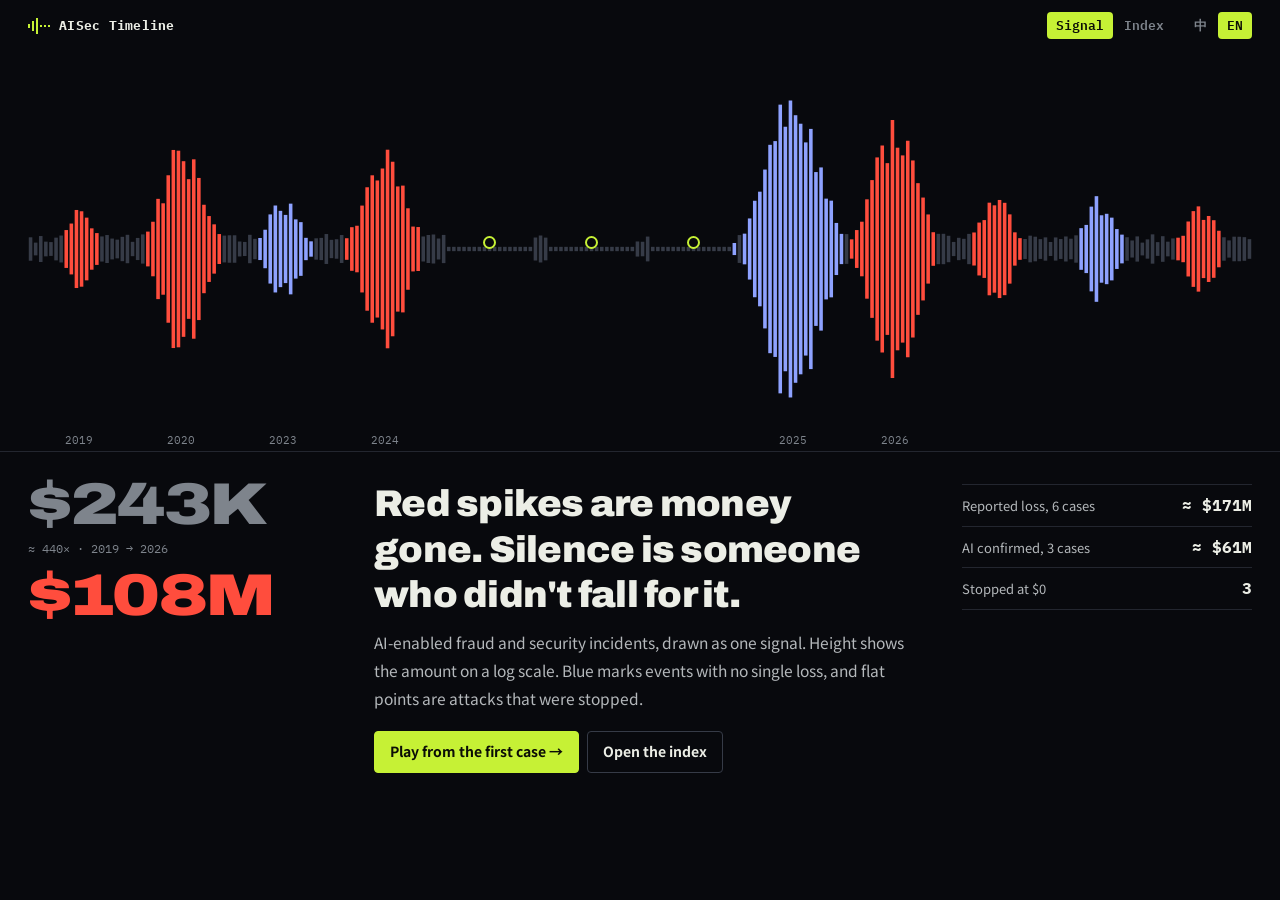
==== commit 321f7395: "页面重做成信号波形：时间线即声波，新增攻击链路和 AI 证据强度条 波峰高度对应金额，被拦下的攻击显示为静音；可在波形上拖动。去掉参考站式的海报和底部轨道，换成独立的配色和三栏档案。" ====
--- a/index.html
+++ b/index.html
@@ -4,227 +4,236 @@
     <meta charset="utf-8" />
     <meta name="viewport" content="width=device-width, initial-scale=1, viewport-fit=cover" />
     <meta name="color-scheme" content="dark" />
-    <meta name="theme-color" content="#0b0d0f" />
+    <meta name="theme-color" content="#08090d" />
     <link rel="icon" href="data:," />
-    <title>AI Security Incident Timeline</title>
-    <meta name="description" content="A sourced timeline of AI-enabled fraud and security incidents, with amounts, recovery figures and the strength of the evidence for AI use kept separate." />
+    <title>AISec Timeline</title>
+    <meta name="description" content="AI-enabled fraud and security incidents drawn as one signal: red spikes are money lost, silence is an attack someone stopped. Sourced, with the evidence for AI use graded." />
     <link rel="preconnect" href="https://fonts.googleapis.com" />
     <link rel="preconnect" href="https://fonts.gstatic.com" crossorigin />
-    <link href="https://fonts.googleapis.com/css2?family=Noto+Serif+SC:wght@600;700;900&family=Noto+Sans+SC:wght@400;500;700;900&family=IBM+Plex+Mono:wght@500;600;700&display=swap" rel="stylesheet" />
+    <link href="https://fonts.googleapis.com/css2?family=Archivo:wdth,wght@100..125,500..900&family=Noto+Sans+SC:wght@400;500;700;900&family=IBM+Plex+Mono:wght@400;500;600;700&display=swap" rel="stylesheet" />
     <style>
       :root{
-        --bg:#0b0d0f; --bg-2:#111417; --surface:#16191d; --surface-2:#1e2227; --surface-3:#282d33;
-        --ink:#f1f2ee; --ink-2:#b8bdc0; --ink-3:#858b91;
-        --line:#2a2f35; --line-2:#3a4047;
-        --red:#ff6b5c; --red-soft:#3a1d1a; --red-deep:#5c1a14;
-        --teal:#4cc9a8; --teal-soft:#12322a; --teal-deep:#0d4a3b;
-        --amber:#eeb34a; --amber-soft:#35290f; --amber-deep:#54400f;
-        --serif:"Noto Serif SC",Georgia,serif;
+        --bg:#08090d; --bg-2:#0e1016; --raise:#151821; --raise-2:#1e2230;
+        --ink:#eceee6; --ink-2:#b4b8bb; --ink-3:#7e848c;
+        --line:#23262f; --line-2:#363b47;
+        --loss:#ff4d3d; --stop:#c6f135; --other:#8ea2ff;
+        --head:Archivo,"Noto Sans SC",-apple-system,"PingFang SC","Microsoft YaHei",sans-serif;
         --sans:"Noto Sans SC",-apple-system,"PingFang SC","Microsoft YaHei",sans-serif;
-        --mono:"IBM Plex Mono",ui-monospace,monospace;
+        --mono:"IBM Plex Mono",ui-monospace,Menlo,monospace;
         color-scheme:dark;
       }
       *{box-sizing:border-box}
       html{-webkit-text-size-adjust:100%}
       body{margin:0;background:var(--bg);color:var(--ink);font-family:var(--sans);font-size:16px;line-height:1.7}
-      ::selection{background:var(--red);color:#17100f}
+      ::selection{background:var(--stop);color:#0b0d06}
       a{color:inherit}
       button,select,input{font:inherit;color:inherit}
       button{cursor:pointer}
-      :focus-visible{outline:2px solid var(--amber);outline-offset:2px}
+      :focus-visible{outline:2px solid var(--stop);outline-offset:2px}
       [hidden]{display:none!important}
 
-      /* ========== 外框 ========== */
-      .app{height:100vh;height:100dvh;display:grid;grid-template-rows:auto minmax(0,1fr) auto}
+      .app{height:100vh;height:100dvh;display:grid;grid-template-rows:auto auto minmax(0,1fr)}
       .app.list-mode{height:auto;min-height:100vh;grid-template-rows:auto 1fr}
-      .topbar{display:flex;align-items:center;gap:14px;padding:12px 24px;border-bottom:1px solid var(--line);background:var(--bg)}
-      .brand{appearance:none;border:0;background:none;padding:0;font-family:var(--mono);font-size:12.5px;font-weight:700;letter-spacing:.14em;color:var(--ink);display:inline-flex;align-items:center;gap:10px;white-space:nowrap}
-      .brand::before{content:"";width:8px;height:8px;border-radius:50%;background:var(--red);box-shadow:0 0 0 4px var(--red-soft)}
+
+      /* 顶栏 */
+      .topbar{display:flex;align-items:center;gap:12px;padding:12px 28px}
+      .brand{appearance:none;border:0;background:none;padding:0;font-family:var(--mono);font-size:13px;font-weight:700;letter-spacing:.02em;display:inline-flex;align-items:center;gap:9px;white-space:nowrap}
+      .brand svg{width:22px;height:16px;color:var(--stop)}
       .top-gap{flex:1}
-      .toggle{display:inline-flex;border:1px solid var(--line-2);border-radius:8px;overflow:hidden}
-      .toggle button{appearance:none;border:0;background:transparent;color:var(--ink-2);padding:5px 13px;font-size:13px;font-weight:700;white-space:nowrap}
-      .toggle button+button{border-left:1px solid var(--line-2)}
-      .toggle button[aria-pressed="true"]{background:var(--ink);color:var(--bg)}
-
-      /* ========== 故事舞台 ========== */
-      .stage{position:relative;min-height:0;display:flex}
-      .slide{flex:1;min-width:0;display:grid;grid-template-columns:minmax(0,46fr) minmax(0,54fr);gap:clamp(24px,4vw,56px);align-items:center;padding:clamp(18px,3.4vh,40px) clamp(72px,8vw,112px);overflow-y:auto;animation:enter .32s ease both}
-      @keyframes enter{from{opacity:0;transform:translateX(var(--dir,18px))}to{opacity:1;transform:none}}
-      @media (prefers-reduced-motion:reduce){.slide{animation:none}}
-
-      .poster{--tone:var(--red);--deep:var(--red-deep);position:sticky;top:0;align-self:center;overflow:hidden;border-radius:16px;min-height:min(62vh,500px);padding:clamp(22px,3vw,36px);display:flex;flex-direction:column;justify-content:flex-end;background:radial-gradient(120% 100% at 85% 0%,var(--deep) 0%,#101316 62%);border:1px solid color-mix(in srgb,var(--tone) 28%,transparent)}
-      .poster.blocked{--tone:var(--teal);--deep:var(--teal-deep)}
-      .poster.info{--tone:var(--amber);--deep:var(--amber-deep)}
-      .motif{position:absolute;top:58px;left:0;width:100%;height:auto;color:var(--tone);opacity:.55}
-      .poster>*:not(.motif){position:relative}
-      .p-label{position:absolute!important;top:clamp(20px,2.6vw,30px);left:clamp(22px,3vw,36px);font-family:var(--mono);font-size:12px;font-weight:700;letter-spacing:.12em;color:var(--tone);text-transform:uppercase}
-      .p-amount{font-family:var(--mono);font-weight:700;font-size:clamp(46px,7.2vw,92px);line-height:1;letter-spacing:-.03em;color:#fff;text-shadow:0 2px 28px rgba(0,0,0,.55)}
-      .p-amount.long{font-family:var(--serif);font-size:clamp(26px,3.3vw,40px);letter-spacing:0;line-height:1.25}
-      .p-note{margin-top:12px;font-size:14.5px;line-height:1.6;color:#dfe2e0;max-width:32em}
-      .p-scale{margin-top:16px}
-      .p-scale .t{height:5px;border-radius:3px;background:rgba(255,255,255,.16);overflow:hidden}
-      .p-scale .f{height:100%;background:var(--tone);border-radius:3px}
-      .p-scale .c{margin-top:6px;font-size:11.5px;color:#a9afb2}
-
-      .copy{min-width:0;align-self:center}
-      .c-meta{display:flex;flex-wrap:wrap;gap:6px 8px;align-items:center;font-size:13px;font-weight:700;color:var(--ink-2)}
-      .tag{font-size:11.5px;font-weight:700;line-height:1.5;padding:2px 9px;border-radius:6px;white-space:nowrap}
-      .tag.confirmed{background:var(--teal-soft);color:var(--teal)}
-      .tag.assessed{background:var(--amber-soft);color:var(--amber)}
-      .tag.self_reported,.tag.cat{background:var(--surface-3);color:var(--ink-2)}
-      .copy h1,.copy h2{font-family:var(--serif);font-weight:900;font-size:clamp(23px,2.4vw,32px);line-height:1.32;margin:12px 0 0;text-wrap:balance}
-      .copy h1{font-size:clamp(28px,3.2vw,42px);word-break:keep-all}
-      .c-summary{margin:14px 0 0;color:var(--ink-2);font-size:15.5px;line-height:1.85}
-      .c-take{margin-top:14px;padding:12px 16px;border-left:3px solid var(--amber);background:var(--surface);border-radius:0 10px 10px 0;font-size:14px;line-height:1.75;color:var(--ink-2)}
-      .c-take b{display:block;color:var(--ink)}
-      .c-src{margin-top:14px;display:flex;flex-wrap:wrap;gap:6px 8px;align-items:center;font-size:12.5px;color:var(--ink-3)}
-      .c-src a{color:var(--ink-2);text-decoration:none;border:1px solid var(--line-2);border-radius:999px;padding:2px 11px}
-      .c-src a:hover{color:var(--ink);border-color:var(--ink-3)}
+      .toggle{display:inline-flex;gap:2px}
+      .toggle button{appearance:none;border:0;background:none;color:var(--ink-3);padding:3px 9px;font-family:var(--mono);font-size:12.5px;font-weight:600;white-space:nowrap;border-radius:4px}
+      .toggle button:hover{color:var(--ink)}
+      .toggle button[aria-pressed="true"]{color:#0b0d06;background:var(--stop)}
+
+      /* 信号带：整条时间线就是一段波形 */
+      .signal{position:relative;padding:0 28px;border-bottom:1px solid var(--line)}
+      .wave-wrap{position:relative;height:clamp(112px,20vh,172px);padding-top:18px;transition:height .36s cubic-bezier(.3,.8,.3,1);touch-action:pan-y}
+      .is-cover .wave-wrap{height:clamp(170px,42vh,380px)}
+      .wave{display:block;width:100%;height:100%}
+      .wave rect{fill:var(--line-2);transition:fill .2s}
+      .wave rect.loss{fill:color-mix(in srgb,var(--loss) 62%,transparent)}
+      .wave rect.other{fill:color-mix(in srgb,var(--other) 60%,transparent)}
+      .wave rect.on.loss{fill:var(--loss)}
+      .wave rect.on.other{fill:var(--other)}
+      .hits{position:absolute;inset:0}
+      .hit{position:absolute;top:0;bottom:0;appearance:none;border:0;background:none;padding:0;transform:translateX(-50%)}
+      .hit::after{content:"";position:absolute;left:50%;top:50%;width:9px;height:9px;margin:-4.5px;border-radius:50%;background:var(--bg);border:2px solid var(--stop);opacity:0}
+      .hit.stop::after{opacity:1}
+      .hit[aria-current="true"].stop::after{background:var(--stop)}
+      .hit:hover{background:rgba(255,255,255,.035)}
+      .head{position:absolute;top:18px;bottom:0;width:1px;background:var(--ink);pointer-events:none;transition:left .34s cubic-bezier(.3,.8,.3,1)}
+      .head span{position:absolute;bottom:100%;transform:translateX(-50%);padding:0 6px;font-family:var(--mono);font-size:11.5px;font-weight:600;line-height:18px;white-space:nowrap;color:var(--ink);background:var(--bg)}
+      .head.left span{transform:none;left:0}.head.right span{transform:none;right:0}
+      .years{position:relative;height:22px;font-family:var(--mono);font-size:11px;color:var(--ink-3)}
+      .years span{position:absolute;top:2px;transform:translateX(-50%)}
+      @media (prefers-reduced-motion:reduce){.head,.wave rect,.wave-wrap{transition:none}}
+
+      /* 档案：三栏 */
+      .sheet{min-height:0;overflow-y:auto;display:grid;grid-template-columns:minmax(230px,300px) minmax(0,1fr) minmax(220px,290px);gap:0 clamp(24px,3.6vw,56px);padding:22px 28px 26px;align-content:start}
+      .col{min-width:0;animation:rise .3s ease both}
+      .col:nth-child(2){animation-delay:.04s}.col:nth-child(3){animation-delay:.08s}
+      @keyframes rise{from{opacity:0;transform:translateY(8px)}to{opacity:1;transform:none}}
+      @media (prefers-reduced-motion:reduce){.col,.step{animation:none!important}}
+      .lbl{font-family:var(--mono);font-size:11.5px;font-weight:600;letter-spacing:.06em;color:var(--ink-3);text-transform:uppercase}
+      .tone-loss{--tone:var(--loss)}.tone-blocked{--tone:var(--stop)}.tone-info{--tone:var(--other)}
+      .amt{margin-top:6px;font-family:var(--head);font-stretch:125%;font-weight:900;font-size:clamp(44px,5.4vw,72px);line-height:1;letter-spacing:-.025em;color:var(--tone);overflow-wrap:anywhere}
+      .amt.long{font-size:clamp(23px,2.3vw,30px);line-height:1.2;letter-spacing:-.01em;font-stretch:100%}
+      .amt-note{margin-top:10px;font-size:14px;line-height:1.6;color:var(--ink-2)}
+      .ev{margin-top:20px;padding-top:14px;border-top:1px solid var(--line)}
+      .bars{display:flex;align-items:flex-end;gap:3px;height:20px;margin-top:8px}
+      .bars i{width:7px;background:var(--line-2)}
+      .bars i:nth-child(1){height:7px}.bars i:nth-child(2){height:13px}.bars i:nth-child(3){height:20px}
+      .bars i.lit{background:var(--stop)}
+      .bars b{margin-left:9px;align-self:center;font-size:13.5px}
+      .ev p{margin:6px 0 0;font-size:12.5px;line-height:1.6;color:var(--ink-3)}
+
+      .meta{font-family:var(--mono);font-size:12px;color:var(--ink-3)}
+      .sheet h1,.sheet h2{font-family:var(--head);font-weight:800;font-size:clamp(23px,2.5vw,33px);line-height:1.22;letter-spacing:-.012em;margin:7px 0 0;text-wrap:balance}
+      .sheet h1{font-size:clamp(24px,2.9vw,38px);font-weight:900;letter-spacing:-.02em;word-break:keep-all}
+      .sum{margin:12px 0 0;color:var(--ink-2);font-size:15.5px;line-height:1.8;max-width:42em}
+      .take{margin-top:13px;font-size:14.5px;line-height:1.7;color:var(--ink);max-width:42em}
+      .take b{font-family:var(--mono);font-size:11.5px;font-weight:600;letter-spacing:.06em;text-transform:uppercase;color:var(--tone);display:block}
+      .src{margin-top:13px;display:flex;flex-wrap:wrap;gap:2px 14px;font-size:12.5px}
+      .src a{color:var(--ink-3);text-underline-offset:3px}
+      .src a:hover{color:var(--ink)}
+
+      .trace{list-style:none;margin:10px 0 0;padding:0}
+      .step{position:relative;padding:0 0 15px 21px;font-size:14px;line-height:1.5;color:var(--ink-2);animation:rise .3s ease both}
+      .step::before{content:"";position:absolute;left:0;top:6px;width:7px;height:7px;border-radius:50%;background:var(--ink-3)}
+      .step::after{content:"";position:absolute;left:3px;top:13px;bottom:-6px;width:1px;background:var(--line-2)}
+      .step:last-child{padding-bottom:0;color:var(--tone);font-weight:700}
+      .step:last-child::after{display:none}
+      .step:last-child::before{background:var(--tone);box-shadow:0 0 0 3px color-mix(in srgb,var(--tone) 25%,transparent)}
+      .pager{display:flex;align-items:center;gap:8px;margin-top:18px}
+      .pager span{font-family:var(--mono);font-size:12px;color:var(--ink-3);margin-right:auto}
+      .pg{appearance:none;width:34px;height:30px;border:1px solid var(--line-2);border-radius:4px;background:none;font-family:var(--mono);font-size:14px;line-height:1}
+      .pg:hover:not(:disabled){border-color:var(--ink-3)}
+      .pg:disabled{opacity:.3;cursor:default}
 
       /* 封面 */
-      .cover .p-amount{font-size:clamp(40px,6vw,78px)}
-      .cover .p-arrow{font-family:var(--mono);font-size:13px;font-weight:700;color:var(--tone);margin:6px 0;letter-spacing:.06em}
-      .cover-lede{margin:16px 0 0;font-size:clamp(16px,1.5vw,18.5px);line-height:1.8;color:var(--ink-2)}
-      .cover-stats{display:grid;grid-template-columns:repeat(3,1fr);gap:1px;margin-top:22px;background:var(--line);border:1px solid var(--line);border-radius:12px;overflow:hidden}
-      .cover-stats div{background:var(--bg-2);padding:12px 14px}
-      .cover-stats b{display:block;font-family:var(--mono);font-size:clamp(20px,2.2vw,26px);line-height:1.2;white-space:nowrap}
-      .cover-stats span{display:block;margin-top:4px;font-size:12.5px;line-height:1.5;color:var(--ink-2)}
-      .cta{display:flex;flex-wrap:wrap;gap:10px;margin-top:22px}
-      .btn{appearance:none;border:1px solid var(--line-2);background:transparent;color:var(--ink);border-radius:10px;padding:10px 18px;font-size:14.5px;font-weight:700}
-      .btn.primary{background:var(--red);border-color:var(--red);color:#1a0f0d}
-      .btn:hover{filter:brightness(1.1)}
-
-      /* 左右箭头 */
-      .arrow{position:absolute;top:50%;transform:translateY(-50%);z-index:5;width:64px;display:flex;flex-direction:column;align-items:center;gap:6px;appearance:none;border:0;background:none;color:var(--ink-2);padding:8px 4px}
-      .arrow svg{width:30px;height:30px}
-      .arrow:hover{color:var(--ink)}
-      .arrow span{font-size:11px;line-height:1.3;font-weight:700;color:var(--ink-3);text-align:center;max-width:62px}
-      .arrow.prev{left:6px}.arrow.next{right:6px}
-
-      /* ========== 底部时间导航 ========== */
-      .tnav{border-top:1px solid var(--line);background:var(--bg-2);display:grid;grid-template-columns:auto minmax(0,1fr);min-height:0}
-      .lanes{display:grid;grid-template-rows:repeat(3,32px) 24px;border-right:1px solid var(--line);padding:6px 0 0}
-      .lanes div{display:flex;align-items:center;gap:7px;padding:0 14px;font-size:11.5px;font-weight:700;color:var(--ink-2);white-space:nowrap}
-      .lanes i{width:8px;height:8px;border-radius:50%}
-      .scroller{overflow-x:auto;overflow-y:hidden;scrollbar-width:thin;scrollbar-color:var(--line-2) transparent}
-      .track{position:relative;height:126px;margin:0 auto}
-      .lane-bg{position:absolute;left:0;right:0;height:32px}
-      .lane-bg.l1{top:38px;background:rgba(255,255,255,.018)}
-      .chip{position:absolute;width:144px;height:26px;appearance:none;display:flex;align-items:center;gap:6px;padding:0 8px;border-radius:6px;border:1px solid var(--line-2);background:var(--surface);color:var(--ink-2);font-size:11.5px;font-weight:700;overflow:hidden;white-space:nowrap;text-overflow:ellipsis;text-align:left;transition:background .15s,color .15s,border-color .15s}
-      .chip i{flex:none;width:7px;height:7px;border-radius:50%;background:var(--tone)}
-      .chip span{overflow:hidden;text-overflow:ellipsis}
-      .chip:hover{color:var(--ink);border-color:var(--ink-3)}
-      .chip[aria-current="true"]{background:var(--tone);border-color:var(--tone);color:#111}
-      .chip[aria-current="true"] i{background:#111}
-      .chip.loss{--tone:var(--red)}.chip.blocked{--tone:var(--teal)}.chip.info{--tone:var(--amber)}
-      .tick{position:absolute;bottom:0;height:24px;border-left:1px solid var(--line-2);padding-left:6px;font-family:var(--mono);font-size:11.5px;font-weight:700;color:var(--ink-3);display:flex;align-items:center}
-
-      /* ========== 列表视图 ========== */
-      .list{max-width:1000px;width:100%;margin:0 auto;padding:22px 20px 64px}
-      .controls{background:var(--surface);border:1px solid var(--line);border-radius:14px;padding:14px}
-      .ctl{display:flex;flex-wrap:wrap;gap:10px;align-items:center}
-      .ctl+.ctl{margin-top:11px}
-      .search{flex:1 1 220px;background:var(--surface-2);border:1px solid var(--line);border-radius:10px;padding:8px 12px;font-size:14.5px;min-width:0}
+      .hook{font-family:var(--head);font-stretch:125%;font-weight:900;font-size:clamp(38px,4.6vw,62px);line-height:1.02;letter-spacing:-.025em}
+      .hook.a{color:var(--ink-3)}.hook.b{color:var(--loss)}
+      .hook-mid{font-family:var(--mono);font-size:12px;color:var(--ink-3);margin:5px 0}
+      .kv{display:flex;justify-content:space-between;align-items:baseline;gap:12px;padding:9px 0;border-bottom:1px solid var(--line);font-size:13px;line-height:1.45;color:var(--ink-2)}
+      .kv:first-of-type{border-top:1px solid var(--line);margin-top:10px}
+      .kv b{font-family:var(--mono);font-size:15.5px;color:var(--ink);white-space:nowrap}
+      .cta{display:flex;flex-wrap:wrap;gap:8px;margin-top:18px}
+      .btn{appearance:none;border:1px solid var(--line-2);background:none;border-radius:4px;padding:8px 15px;font-size:14px;font-weight:700}
+      .btn.go{background:var(--stop);border-color:var(--stop);color:#0b0d06}
+      .btn:hover{filter:brightness(1.12)}
+
+      /* 列表 */
+      .list{max-width:1000px;width:100%;margin:0 auto;padding:14px 20px 64px}
+      .ctl{display:flex;flex-wrap:wrap;gap:6px 8px;align-items:center}
+      .ctl+.ctl{margin-top:10px}
+      .search{flex:1 1 240px;min-width:0;background:var(--raise);border:1px solid var(--line);border-radius:4px;padding:8px 12px;font-size:14.5px}
       .search::placeholder{color:var(--ink-3)}
-      .sort{background:var(--surface-2);border:1px solid var(--line);border-radius:10px;padding:8px 10px;font-size:14px}
-      .pill{appearance:none;border:1px solid var(--line-2);background:transparent;color:var(--ink-2);border-radius:999px;padding:4px 12px;font-size:13px;font-weight:500}
+      .sort{background:var(--raise);border:1px solid var(--line);border-radius:4px;padding:8px 10px;font-size:14px}
+      .pill{appearance:none;border:1px solid var(--line-2);background:none;color:var(--ink-2);border-radius:4px;padding:3px 10px;font-size:13px}
       .pill[aria-pressed="true"]{background:var(--ink);border-color:var(--ink);color:var(--bg);font-weight:700}
-      .count{font-family:var(--mono);font-size:13px;font-weight:700}
+      .count{font-family:var(--mono);font-size:12.5px;font-weight:600}
       .count-note{font-size:12.5px;color:var(--ink-3)}
-      .row{appearance:none;display:grid;grid-template-columns:88px minmax(0,1fr) auto;gap:16px;width:100%;align-items:center;text-align:left;background:none;border:0;border-bottom:1px solid var(--line);padding:15px 4px}
+      .rows{margin-top:10px;border-top:1px solid var(--line)}
+      .row{appearance:none;display:grid;grid-template-columns:82px minmax(0,1fr) auto;gap:14px;width:100%;align-items:center;text-align:left;background:none;border:0;border-bottom:1px solid var(--line);padding:13px 4px}
       .row:hover{background:var(--bg-2)}
-      .row .d{font-family:var(--mono);font-size:12.5px;color:var(--ink-3)}
-      .row .t{font-weight:700;font-size:15.5px;line-height:1.5}
-      .row .m{display:flex;flex-wrap:wrap;gap:6px;margin-top:5px}
-      .row .a{font-family:var(--mono);font-weight:700;font-size:17px;white-space:nowrap;text-align:right}
-      .row .a.loss{color:var(--red)}.row .a.blocked{color:var(--teal)}.row .a.info{color:var(--amber);font-family:var(--sans);font-size:13px}
-      .rows{margin-top:10px}
+      .row .d{font-family:var(--mono);font-size:12px;color:var(--ink-3)}
+      .row .t{display:block;font-weight:700;font-size:15.5px;line-height:1.5}
+      .row .m{display:block;margin-top:2px;font-family:var(--mono);font-size:11.5px;color:var(--ink-3)}
+      .row .a{font-family:var(--head);font-weight:800;font-size:18px;white-space:nowrap;text-align:right;color:var(--tone)}
+      .row .a.small{font-family:var(--sans);font-size:13px;font-weight:700}
       .empty{padding:48px 20px;text-align:center;color:var(--ink-3)}
-      .method{margin-top:32px;padding:22px 24px;background:var(--surface);border:1px solid var(--line);border-radius:14px}
+      .method{margin-top:30px}
       .method h2{margin:0;font-size:17px;font-weight:900}
-      .method p{margin:4px 0 16px;font-size:13.5px;color:var(--ink-3)}
-      .m-grid{display:grid;grid-template-columns:1fr 1fr;gap:14px 28px}
+      .method>p{margin:4px 0 16px;font-size:13.5px;color:var(--ink-3)}
+      .m-grid{display:grid;grid-template-columns:1fr 1fr;gap:14px 30px}
       .m-grid div{font-size:13.5px;line-height:1.75;color:var(--ink-2)}
       .m-grid b{display:block;color:var(--ink)}
-      .links{margin-top:18px;display:flex;flex-wrap:wrap;gap:8px}
-      .links a{font-size:13px;font-weight:700;color:var(--ink-2);text-decoration:none;border:1px solid var(--line-2);border-radius:999px;padding:5px 13px}
-      .links a:hover{color:var(--ink);border-color:var(--ink-3)}
+      .links{margin-top:18px;display:flex;flex-wrap:wrap;gap:6px 16px;font-size:13px}
+      .links a{color:var(--ink-2);text-underline-offset:3px}
       .error{padding:60px 24px;text-align:center;color:var(--ink-2)}
 
-      @media (max-width:980px){
-        .slide{display:block;padding:16px 16px 72px}
-        .poster{position:relative;min-height:0;padding:44px 20px 18px}
-        .motif{top:0;opacity:.35}
-        .p-amount{font-size:clamp(40px,13vw,64px)}
-        .p-amount.long{font-size:24px}
-        .copy{margin-top:18px}
-        .copy h1,.copy h2{margin-top:12px}
-        .arrow{top:auto;bottom:calc(var(--nav,70px) * 0 + 10px);transform:none;width:44px;height:44px;justify-content:center;background:var(--surface-2);border:1px solid var(--line-2);border-radius:50%;padding:0}
-        .arrow span{display:none}
-        .arrow svg{width:20px;height:20px}
-        .arrow.prev{left:16px}.arrow.next{right:16px;left:auto}
-        .stage{overflow:hidden}
-        .lanes{display:none}
-        .tnav{grid-template-columns:minmax(0,1fr)}
-        .track{height:60px}
-        .lane-bg{display:none}
-        .chip{top:6px!important}
-        .tick{height:20px}
-        .topbar{padding:10px 14px;gap:8px}
-        .brand{font-size:11px;letter-spacing:.08em}
-        .toggle button{padding:4px 9px;font-size:12px}
+      @media (max-width:1040px){
+        .sheet{grid-template-columns:minmax(200px,260px) minmax(0,1fr);gap:20px 28px}
+        .col.c3{grid-column:1 / -1}
+        .trace{display:grid;grid-template-columns:repeat(auto-fit,minmax(170px,1fr));gap:10px 18px}
+        .step{padding-bottom:0}
+        .step::after{display:none}
+      }
+      @media (max-width:680px){
+        .topbar{padding:9px 14px;gap:6px}
+        .signal{padding:0 14px}
+        .wave-wrap{height:84px;padding-top:16px}
+        .is-cover .wave-wrap{height:150px}
+        .head{top:16px}
+        .years{height:18px;font-size:10px}
+        .hit::after{width:7px;height:7px;margin:-3.5px}
+        .sheet{display:block;padding:14px 14px 30px}
+        .col+.col{margin-top:18px}
+        .amt{font-size:clamp(42px,14vw,60px)}
+        .amt.long{font-size:24px}
+        .ev{margin-top:14px;padding-top:10px}
+        .trace{display:block}
+        .step{padding-bottom:12px}
+        .step::after{display:block}
+        .list{padding:10px 14px 48px}
+        .row{grid-template-columns:minmax(0,1fr) auto;gap:2px 10px}
+        .row .d{grid-column:1 / -1}
         .m-grid{grid-template-columns:1fr}
-      }
-      @media (max-width:560px){
-        .brand span{display:none}
-        .row{grid-template-columns:minmax(0,1fr) auto;gap:10px}
-        .row .d{grid-column:1/-1}
-        .cover-stats{grid-template-columns:1fr}
-        .cover-stats div{display:flex;align-items:baseline;gap:10px}
-        .cover-stats span{margin:0}
       }
     </style>
   </head>
   <body>
     <div class="app" id="app">
       <header class="topbar">
-        <button type="button" class="brand" id="brand"><span>AI SECURITY TIMELINE</span></button>
+        <button type="button" class="brand" id="brand">
+          <svg viewBox="0 0 22 16" fill="currentColor" aria-hidden="true"><rect x="0" y="6" width="2" height="4"/><rect x="4" y="3" width="2" height="10"/><rect x="8" y="0" width="2" height="16"/><rect x="12" y="7" width="2" height="2"/><rect x="16" y="7" width="2" height="2"/><rect x="20" y="7" width="2" height="2"/></svg>
+          AISec Timeline
+        </button>
         <div class="top-gap"></div>
         <div class="toggle" id="viewToggle" role="group"></div>
         <div class="toggle" id="langToggle" role="group">
-          <button type="button" data-lang="zh">中文</button>
+          <button type="button" data-lang="zh">中</button>
           <button type="button" data-lang="en">EN</button>
         </div>
       </header>
 
-      <main class="stage" id="stage"></main>
+      <section class="signal" id="signal">
+        <div class="wave-wrap" id="waveWrap">
+          <svg class="wave" id="wave" preserveAspectRatio="none" aria-hidden="true"></svg>
+          <div class="hits" id="hits"></div>
+          <div class="head" id="head"><span id="headLbl"></span></div>
+        </div>
+        <div class="years" id="years"></div>
+      </section>
+
+      <main class="sheet" id="sheet"></main>
       <main class="list" id="list" hidden></main>
-      <nav class="tnav" id="tnav" aria-label="Timeline">
-        <div class="lanes" id="lanes"></div>
-        <div class="scroller" id="scroller"><div class="track" id="track"></div></div>
-      </nav>
     </div>
 
     <script>
       var UI = {
         en: {
-          htmlLang: "en", title: "AI Security Incident Timeline", nav: "Timeline",
-          story: "Story", all: "All events",
-          coverTitle: "The same trick, on a far bigger scale",
-          coverLede: "A trusted voice, an urgent request, and a transfer before anyone checks. Each entry here keeps apart what was lost, what was recovered, and how strong the evidence is that AI was used at all.",
-          coverBig: "largest single case",
-          statLoss: function (n) { return "reported loss, " + n + " single cases"; },
-          statConfirmed: function (n) { return "of that in " + n + " cases with AI use confirmed"; },
-          statBlocked: "attempts stopped at $0",
-          start: "Start from the first case", browse: "Browse all events",
+          htmlLang: "en", title: "AISec Timeline", story: "Signal", all: "Index",
+          intro: "Start",
+          coverTitle: "Red spikes are money gone. Silence is someone who didn't fall for it.",
+          coverLede: "AI-enabled fraud and security incidents, drawn as one signal. Height shows the amount on a log scale. Blue marks events with no single loss, and flat points are attacks that were stopped.",
+          hookMid: function (x, a, b) { return "≈ " + x + "× · " + a + " → " + b; },
+          kvLoss: function (n) { return "Reported loss, " + n + " cases"; },
+          kvConf: function (n) { return "AI confirmed, " + n + " cases"; },
+          kvStop: "Stopped at $0",
+          start: "Play from the first case", browse: "Open the index",
           evLabel: { confirmed: "AI confirmed", assessed: "AI assessed", self_reported: "AI self-reported" },
+          evNote: {
+            confirmed: "An authority, a court filing or the affected company says AI was used.",
+            assessed: "Police, insurers, security firms or informed sources believe so. Not established.",
+            self_reported: "Complainants mentioned AI."
+          },
+          evHead: "AI evidence", traceHead: "Attack trace", srcHead: "Sources",
           evAll: "All", evConfirmed: "AI confirmed", evAssessed: "AI assessed",
           cats: { all: "All types", voice: "Voice", video: "Video", breach: "Data breach", market: "Market", aggregate: "Annual total", blocked: "Stopped" },
-          outcome: { loss: "Reported loss", blocked: "Stopped at $0", no_funds: "No funds reported lost", aggregate: "Annual total" },
-          lanes: ["Loss", "Stopped", "Other"],
+          outcome: { loss: "Reported loss", blocked: "Stopped", no_funds: "No funds reported lost", aggregate: "Annual total" },
           occurred: "Occurred ", disclosed: "Disclosed ",
-          scale: function (top, amt) { return "Log scale, full bar = " + top + " · about " + amt; },
-          sources: "Sources", prev: "Previous", next: "Next", cover: "Intro",
+          prev: "Previous", next: "Next",
           search: "Search: Hong Kong, voice clone, WhatsApp",
           sorts: { "time-desc": "Newest first", "time-asc": "Oldest first", "amount-desc": "Largest amount" },
           count: function (n) { return n + (n === 1 ? " event" : " events"); },
@@ -234,32 +243,36 @@
           methodHead: "How the numbers work",
           methodSub: "Totals are calculated from data/events.json. For a single case, the cited source wins. Data as of ",
           method: [
-            ["How AI use is graded", "Confirmed: an authority, a court filing or the affected company says AI was used. Assessed: police, insurers, security firms or informed sources believe so. Self-reported: filers mentioned AI."],
             ["Loss and recovery stay separate", "Amounts are what was transferred or reported lost. Recovered or frozen funds appear in the notes and are not netted off."],
             ["Annual totals stay separate", "The FBI IC3 figure is a different level of measurement, so it is never added to single cases."],
+            ["The signal is not a clock", "Events are evenly spaced along the signal so close dates stay readable. Heights use a log scale."],
             ["Exchange rates are approximate", ""]
           ],
           fix: "Report a correction",
           loadError: "Could not load data/events.json. Open this page through a web server, not as a local file."
         },
         zh: {
-          htmlLang: "zh-CN", title: "AI 安全事件时间轴", nav: "时间轴",
-          story: "故事", all: "全部事件",
-          coverTitle: "同一个套路，规模已经完全不同",
-          coverLede: "一个可信的声音，一句很急的话，核实之前钱已转走。这里的每条事件都把三件事分开写：损失多少、追回多少、用了 AI 的证据有多强。",
-          coverBig: "最大单案",
-          statLoss: function (n) { return n + " 起单案的报告损失"; },
-          statConfirmed: function (n) { return "其中 " + n + " 起 AI 使用已确认"; },
-          statBlocked: "起未遂，转出 $0",
-          start: "从第一起看起", browse: "查看全部事件",
+          htmlLang: "zh-CN", title: "AISec Timeline · AI 安全事件时间轴", story: "信号", all: "索引",
+          intro: "开始",
+          coverTitle: "红色波峰是被骗走的钱，静音是有人没上当。",
+          coverLede: "AI 诈骗与安全事件，画成同一段信号。高度代表金额（对数刻度），蓝色是没有单笔损失的事件，平直的地方是被拦下的攻击。",
+          hookMid: function (x, a, b) { return "≈ " + x + " 倍 · " + a + " → " + b; },
+          kvLoss: function (n) { return n + " 起单案报告损失"; },
+          kvConf: function (n) { return "AI 已确认的 " + n + " 起"; },
+          kvStop: "被拦下，转出 $0",
+          start: "从第一起开始播放", browse: "打开索引",
           evLabel: { confirmed: "AI 已确认", assessed: "AI 研判", self_reported: "AI 自报" },
+          evNote: {
+            confirmed: "官方、法庭文件或受害公司明确说用了 AI。",
+            assessed: "警方、保险商、安全公司或知情人士认为用了，尚未坐实。",
+            self_reported: "投诉人提到了 AI。"
+          },
+          evHead: "AI 证据", traceHead: "攻击链路", srcHead: "来源",
           evAll: "全部", evConfirmed: "AI 已确认", evAssessed: "AI 研判",
           cats: { all: "全部类型", voice: "语音", video: "视频", breach: "数据泄露", market: "市场误导", aggregate: "年度总数", blocked: "已拦截" },
-          outcome: { loss: "报告损失", blocked: "已拦截 · 转出 $0", no_funds: "未报告资金损失", aggregate: "年度总数" },
-          lanes: ["损失", "拦截", "其他"],
+          outcome: { loss: "报告损失", blocked: "已拦截", no_funds: "未报告资金损失", aggregate: "年度总数" },
           occurred: "发生 ", disclosed: "披露 ",
-          scale: function (top, amt) { return "对数刻度，满格 = " + top + " · 约 " + amt; },
-          sources: "来源", prev: "上一条", next: "下一条", cover: "开篇",
+          prev: "上一条", next: "下一条",
           search: "搜索：香港、声音克隆、WhatsApp",
           sorts: { "time-desc": "时间 · 新 → 旧", "time-asc": "时间 · 旧 → 新", "amount-desc": "金额 · 高 → 低" },
           count: function (n) { return "共 " + n + " 条"; },
@@ -269,9 +282,9 @@
           methodHead: "数字怎么算",
           methodSub: "合计由 data/events.json 自动计算；单案金额以所引来源为准。数据截至 ",
           method: [
-            ["AI 证据怎么分级", "已确认：官方、法庭文件或受害公司明确说用了 AI。研判：警方、保险商、安全公司或知情人士认为用了。自报：投诉人提到了 AI。"],
             ["损失和追回分开", "金额指转出或报告的损失。追回、冻结写在说明里，不扣减成净额。"],
             ["年度总数分开", "FBI IC3 的数字是另一层级的统计，不与单案相加。"],
+            ["信号不是时钟", "事件在信号上等距排列，日期接近的也能看清。高度用对数刻度。"],
             ["汇率是约数", ""]
           ],
           fix: "提交更正",
@@ -280,13 +293,10 @@
       };
 
       var CATS = ["all", "voice", "video", "breach", "market", "aggregate", "blocked"];
-      var CHEVRON = {
-        prev: '<svg viewBox="0 0 24 24" fill="none" stroke="currentColor" stroke-width="3" stroke-linecap="round" stroke-linejoin="round" aria-hidden="true"><path d="M15 4l-8 8 8 8"/></svg>',
-        next: '<svg viewBox="0 0 24 24" fill="none" stroke="currentColor" stroke-width="3" stroke-linecap="round" stroke-linejoin="round" aria-hidden="true"><path d="M9 4l8 8-8 8"/></svg>'
-      };
-
-      var DATA = null, ORDER = [];
-      var state = { lang: pickLang(), view: "story", index: -1, dir: 1, ev: "all", cat: "all", sort: "time-desc", q: "" };
+      var EVBARS = { confirmed: 3, assessed: 2, self_reported: 1 };
+      var BARS = 240;
+      var DATA = null, ORDER = [], waveBars = [];
+      var state = { lang: pickLang(), view: "story", index: -1, ev: "all", cat: "all", sort: "time-desc", q: "" };
 
       function pickLang() {
         var q = new URLSearchParams(location.search).get("lang");
@@ -311,8 +321,8 @@
 
       function usd(m) {
         if (state.lang === "zh") {
-          if (m >= 100) return "$" + (m / 100).toFixed(2) + " 亿";
-          return "$" + (Math.round(m * (m >= 10 ? 10 : 100)) * (m >= 10 ? 10 : 1)).toLocaleString("en-US") + " 万";
+          if (m >= 100) return "$" + (m / 100).toFixed(2) + "亿";
+          return "$" + (Math.round(m * (m >= 10 ? 10 : 100)) * (m >= 10 ? 10 : 1)).toLocaleString("en-US") + "万";
         }
         if (m >= 1) return "$" + m.toLocaleString("en-US", { maximumFractionDigits: m >= 100 ? 0 : m >= 10 ? 1 : 2 }) + "M";
         return "$" + Math.round(m * 1000) + "K";
@@ -331,69 +341,77 @@
         return out.join(" · ");
       }
 
-      function topEvent() {
-        return DATA.events.reduce(function (a, b) { return (b.usd_m || 0) > (a.usd_m || 0) ? b : a; });
-      }
-      function scalePct(v, top) {
-        return Math.max(4, Math.min(100, Math.log10(v + 1) / Math.log10(top + 1) * 100));
-      }
-
-      /* 海报背景：事件没有配图，按类型画一个抽象图形 */
-      function seeded(id) {
-        var h = 7;
-        for (var i = 0; i < id.length; i++) h = (h * 31 + id.charCodeAt(i)) >>> 0;
-        return function () { h = (h * 1664525 + 1013904223) >>> 0; return h / 4294967296; };
-      }
-      function motif(ev) {
-        var r = seeded(ev ? ev.id : "cover"), kind = ev ? ev.category : "voice", s = "", i, x, y, h;
-        if (kind === "video") {
-          for (y = 0; y < 3; y++) for (x = 0; x < 4; x++) {
-            var cx = 180 + x * 56, cy = 34 + y * 56, real = x === 2 && y === 1;
-            s += '<rect x="' + (cx - 25) + '" y="' + (cy - 25) + '" width="50" height="50" rx="7" fill="' + (real ? "currentColor" : "none") + '" fill-opacity=".28" stroke="currentColor" stroke-opacity="' + (real ? 1 : .55) + '"/>';
-            s += '<circle cx="' + cx + '" cy="' + (cy - 5) + '" r="8" fill="none" stroke="currentColor" stroke-opacity=".7"/><path d="M' + (cx - 14) + " " + (cy + 18) + "c4-13 24-13 28 0" + '" fill="none" stroke="currentColor" stroke-opacity=".7"/>';
+      /* 事件在信号上的横向位置，0–1 */
+      function pos(i) { return (i + 0.5) / ORDER.length; }
+
+      /* 用固定种子生成波形，每次打开都一样 */
+      function buildWave() {
+        var h = 2166136261;
+        function rnd() { h = (h * 1664525 + 1013904223) >>> 0; return h / 4294967296; }
+        var top = Math.log10(Math.max.apply(null, ORDER.map(function (e) { return e.usd_m || 0; })) + 1);
+        var bars = [], i, k;
+        for (i = 0; i < BARS; i++) bars.push({ h: 0.035 + rnd() * 0.05, tone: "", owner: -1 });
+        ORDER.forEach(function (ev, n) {
+          var c = pos(n) * BARS, st = tone(ev);
+          var peak = ev.usd_m > 0 ? 0.2 + 0.8 * Math.log10(ev.usd_m + 1) / top : ev.usd_m === 0 ? 0 : 0.3;
+          var w = 3.2 + peak * 3.4;
+          for (k = Math.floor(c - w * 2.4); k <= Math.ceil(c + w * 2.4); k++) {
+            if (k < 0 || k >= BARS) continue;
+            var dist = (k + 0.5 - c) / w, env = Math.exp(-dist * dist);
+            if (ev.usd_m === 0) {
+              /* 被拦下：这一段信号静音 */
+              bars[k].h = Math.min(bars[k].h, 0.012);
+              bars[k].owner = n;
+              bars[k].tone = "";
+            } else if (env > 0.03) {
+              var v = peak * env * (0.62 + rnd() * 0.38);
+              if (v > bars[k].h) {
+                bars[k].h = v;
+                bars[k].tone = st === "loss" ? "loss" : "other";
+                bars[k].owner = n;
+              }
+            }
           }
-        } else if (kind === "breach") {
-          var nodes = [];
-          for (i = 0; i < 16; i++) nodes.push([190 + r() * 200, 16 + r() * 150]);
-          nodes.forEach(function (n, k) {
-            var m = nodes[(k + 3) % nodes.length], o = nodes[(k + 7) % nodes.length];
-            s += '<path d="M' + n[0] + " " + n[1] + "L" + m[0] + " " + m[1] + "M" + n[0] + " " + n[1] + "L" + o[0] + " " + o[1] + '" stroke="currentColor" stroke-opacity=".28"/>';
-            s += '<circle cx="' + n[0] + '" cy="' + n[1] + '" r="' + (k % 4 === 0 ? 5 : 3) + '" fill="currentColor"/>';
-          });
-        } else if (kind === "market") {
-          var p = "M0 70", v = 70;
-          for (i = 1; i <= 40; i++) {
-            v += (r() - .5) * 8;
-            if (i === 24) v += 52;
-            if (i === 27) v -= 46;
-            p += "L" + i * 10 + " " + v.toFixed(1);
-          }
-          s = '<path d="' + p + '" fill="none" stroke="currentColor" stroke-width="2"/>';
-        } else if (kind === "aggregate") {
-          for (i = 0; i < 48; i++) {
-            x = 12 * (i % 34) + 6; y = 14 + 14 * Math.floor(i / 8);
-            s += '<circle cx="' + (x * .6 + 190) + '" cy="' + ((i % 8) * 22 + 12) + '" r="3" fill="currentColor" fill-opacity="' + (.25 + r() * .75).toFixed(2) + '"/>';
-          }
-        } else {
-          for (i = 0; i < 62; i++) {
-            var env = Math.sin(i / 61 * Math.PI);
-            h = (10 + r() * 150) * (.2 + env * .8);
-            s += '<rect x="' + (i * 6.6 + 2) + '" y="' + (90 - h / 2).toFixed(1) + '" width="3" height="' + h.toFixed(1) + '" rx="1.5" fill="currentColor"/>';
-          }
-        }
-        return '<svg class="motif" viewBox="0 0 410 180" preserveAspectRatio="xMidYMin meet" aria-hidden="true">' + s + "</svg>";
-      }
-
-      function arrows() {
-        var i = state.index, h = "";
-        if (i >= 0) {
-          var before = i === 0 ? t().cover : loc(ORDER[i - 1]).short;
-          h += '<button type="button" class="arrow prev" data-go="-1" aria-label="' + esc(t().prev) + '">' + CHEVRON.prev + "<span>" + esc(before) + "</span></button>";
-        }
-        if (i < ORDER.length - 1) {
-          h += '<button type="button" class="arrow next" data-go="1" aria-label="' + esc(t().next) + '">' + CHEVRON.next + "<span>" + esc(loc(ORDER[i + 1]).short) + "</span></button>";
-        }
-        return h;
+        });
+        var svg = $("wave");
+        svg.setAttribute("viewBox", "0 0 " + BARS * 4 + " 100");
+        svg.innerHTML = bars.map(function (b, n) {
+          var bh = Math.max(0.8, b.h * 100);
+          return '<rect x="' + (n * 4 + 0.6) + '" y="' + (50 - bh / 2).toFixed(2) + '" width="2.8" height="' + bh.toFixed(2) + '"' + (b.tone ? ' class="' + b.tone + '"' : "") + "/>";
+        }).join("");
+        waveBars = [].slice.call(svg.querySelectorAll("rect")).map(function (r, n) { return { el: r, owner: bars[n].owner }; });
+      }
+
+      function renderSignal() {
+        $("hits").innerHTML = ORDER.map(function (ev, i) {
+          return '<button type="button" class="hit' + (ev.outcome === "blocked" ? " stop" : "") + '" data-i="' + i + '" style="left:' + pos(i) * 100 + "%;width:" + 100 / ORDER.length + '%" aria-label="' + esc(loc(ev).short) + '" title="' + esc(loc(ev).short) + '"></button>';
+        }).join("");
+        var seen = {}, years = "";
+        ORDER.forEach(function (ev, i) {
+          var y = sortDate(ev).slice(0, 4);
+          if (seen[y]) return;
+          seen[y] = 1;
+          years += '<span style="left:' + pos(i) * 100 + '%">' + y + "</span>";
+        });
+        $("years").innerHTML = years;
+      }
+
+      function updateHead() {
+        var i = state.index, head = $("head"), p = i < 0 ? 0 : pos(i);
+        head.style.left = p * 100 + "%";
+        head.className = "head" + (p < 0.1 ? " left" : p > 0.9 ? " right" : "");
+        $("headLbl").textContent = i < 0 ? "" : loc(ORDER[i]).short;
+        head.style.visibility = i < 0 ? "hidden" : "";
+        waveBars.forEach(function (b) { b.el.classList.toggle("on", i < 0 || b.owner === i); });
+        var hits = $("hits").children;
+        for (var k = 0; k < hits.length; k++) hits[k].setAttribute("aria-current", k === i ? "true" : "false");
+      }
+
+      function pager() {
+        var i = state.index;
+        return '<div class="pager"><span>' + String(i + 1).padStart(2, "0") + " / " + String(ORDER.length).padStart(2, "0") + "</span>" +
+          '<button type="button" class="pg" data-go="-1" aria-label="' + esc(t().prev) + '">←</button>' +
+          '<button type="button" class="pg" data-go="1" aria-label="' + esc(t().next) + '"' + (i >= ORDER.length - 1 ? " disabled" : "") + ">→</button></div>";
       }
 
       function coverHtml() {
@@ -402,80 +420,47 @@
         var blocked = DATA.events.filter(function (e) { return e.outcome === "blocked"; });
         var first = cases.slice().sort(function (a, b) { return sortDate(a) < sortDate(b) ? -1 : 1; })[0];
         var big = cases.reduce(function (a, b) { return b.usd_m > a.usd_m ? b : a; });
-        return '<section class="slide cover" style="--dir:' + state.dir * 18 + 'px">' +
-          '<div class="poster">' + motif(null) +
-            '<div class="p-label">' + esc(sortDate(first).slice(0, 4)) + " → " + esc(sortDate(big).slice(0, 4)) + "</div>" +
-            '<div class="p-amount">' + esc(usd(first.usd_m).replace(" ", "")) + "</div>" +
-            '<div class="p-arrow">↓ ≈ ' + Number((big.usd_m / first.usd_m).toPrecision(2)) + "× · " + esc(t().coverBig) + "</div>" +
-            '<div class="p-amount">' + esc(usd(big.usd_m).replace(" ", "")) + "</div>" +
-          "</div>" +
-          '<div class="copy"><h1>' + esc(t().coverTitle) + "</h1>" +
-            '<p class="cover-lede">' + esc(t().coverLede) + "</p>" +
-            '<div class="cover-stats">' +
-              "<div><b>≈ " + esc(usd(sumLoss(cases))) + "</b><span>" + esc(t().statLoss(cases.length)) + "</span></div>" +
-              "<div><b>≈ " + esc(usd(sumLoss(confirmed))) + "</b><span>" + esc(t().statConfirmed(confirmed.length)) + "</span></div>" +
-              "<div><b>" + blocked.length + "</b><span>" + esc(t().statBlocked) + "</span></div>" +
-            "</div>" +
-            '<div class="cta"><button type="button" class="btn primary" data-go="1">' + esc(t().start) + ' →</button><button type="button" class="btn" data-view="list">' + esc(t().browse) + "</button></div>" +
-          "</div></section>";
-      }
-
-      function slideHtml(ev) {
-        var l = loc(ev), top = topEvent(), scale = "";
-        if (ev.usd_m > 0) {
-          scale = '<div class="p-scale"><div class="t"><div class="f" style="width:' + scalePct(ev.usd_m, top.usd_m).toFixed(1) + '%"></div></div><div class="c">' + esc(t().scale(loc(top).amount, usd(ev.usd_m))) + "</div></div>";
-        }
-        var long = ev.usd_m === null;
+        var ratio = Number((big.usd_m / first.usd_m).toPrecision(2));
+        return '<div class="col"><div class="hook a">' + esc(usd(first.usd_m)) + "</div>" +
+            '<div class="hook-mid">' + esc(t().hookMid(ratio, sortDate(first).slice(0, 4), sortDate(big).slice(0, 4))) + "</div>" +
+            '<div class="hook b">' + esc(usd(big.usd_m)) + "</div></div>" +
+          '<div class="col"><h1>' + esc(t().coverTitle) + "</h1>" +
+            '<p class="sum">' + esc(t().coverLede) + "</p>" +
+            '<div class="cta"><button type="button" class="btn go" data-go="1">' + esc(t().start) + ' →</button><button type="button" class="btn" data-view="list">' + esc(t().browse) + "</button></div></div>" +
+          '<div class="col c3">' +
+            '<div class="kv"><span>' + esc(t().kvLoss(cases.length)) + "</span><b>≈ " + esc(usd(sumLoss(cases))) + "</b></div>" +
+            '<div class="kv"><span>' + esc(t().kvConf(confirmed.length)) + "</span><b>≈ " + esc(usd(sumLoss(confirmed))) + "</b></div>" +
+            '<div class="kv"><span>' + esc(t().kvStop) + "</span><b>" + blocked.length + "</b></div></div>";
+      }
+
+      function caseHtml(ev) {
+        var l = loc(ev), n = EVBARS[ev.ai_evidence], bars = "";
+        for (var i = 1; i <= 3; i++) bars += "<i" + (i <= n ? ' class="lit"' : "") + "></i>";
         var srcs = ev.sources.map(function (s) {
           return '<a href="' + esc(encodeURI(s.url)) + '" target="_blank" rel="noopener noreferrer">' + esc(s.name) + " ↗</a>";
         }).join("");
-        return '<section class="slide" style="--dir:' + state.dir * 18 + 'px">' +
-          '<div class="poster ' + tone(ev) + '">' + motif(ev) +
-            '<div class="p-label">' + esc(t().outcome[ev.outcome]) + "</div>" +
-            '<div class="p-amount' + (long ? " long" : "") + '">' + esc(l.amount) + "</div>" +
-            '<div class="p-note">' + esc(l.amount_note) + "</div>" + scale +
-          "</div>" +
-          '<div class="copy">' +
-            '<div class="c-meta"><span>' + esc(dateLine(ev)) + '</span><span class="tag ' + esc(ev.ai_evidence) + '">' + esc(t().evLabel[ev.ai_evidence]) + "</span>" +
-              (ev.category === "aggregate" ? "" : '<span class="tag cat">' + esc(t().cats[ev.category]) + "</span>") + "</div>" +
+        var steps = l.steps.map(function (s, k) {
+          return '<li class="step" style="animation-delay:' + (0.08 + k * 0.05) + 's">' + esc(s) + "</li>";
+        }).join("");
+        return '<div class="col"><div class="lbl">' + esc(t().outcome[ev.outcome]) + "</div>" +
+            '<div class="amt' + (ev.usd_m === null ? " long" : "") + '">' + esc(l.amount) + "</div>" +
+            '<div class="amt-note">' + esc(l.amount_note) + "</div>" +
+            '<div class="ev"><div class="lbl">' + esc(t().evHead) + '</div><div class="bars">' + bars + "<b>" + esc(t().evLabel[ev.ai_evidence]) + "</b></div><p>" + esc(t().evNote[ev.ai_evidence]) + "</p></div></div>" +
+          '<div class="col"><div class="meta">' + esc(dateLine(ev)) + "</div>" +
             "<h2>" + esc(l.title) + "</h2>" +
-            '<p class="c-summary">' + esc(l.summary) + "</p>" +
-            '<div class="c-take"><b>' + esc(l.takeaway_label) + "</b>" + esc(l.takeaway) + "</div>" +
-            '<div class="c-src"><span>' + esc(t().sources) + "</span>" + srcs + "</div>" +
-          "</div></section>";
-      }
-
-      function renderStage() {
-        var i = state.index;
-        $("stage").innerHTML = (i < 0 ? coverHtml() : slideHtml(ORDER[i])) + arrows();
-        var chips = $("track").querySelectorAll(".chip");
-        for (var k = 0; k < chips.length; k++) {
-          var on = k === i;
-          chips[k].setAttribute("aria-current", on ? "true" : "false");
-          if (on) centerChip(chips[k]);
-        }
-        if (i < 0) $("scroller").scrollTo({ left: 0, behavior: reduced() ? "auto" : "smooth" });
-      }
-      function reduced() { return window.matchMedia("(prefers-reduced-motion: reduce)").matches; }
-      function centerChip(c) {
-        var sc = $("scroller");
-        sc.scrollTo({ left: c.offsetLeft + c.offsetWidth / 2 - sc.clientWidth / 2, behavior: reduced() ? "auto" : "smooth" });
-      }
-
-      function renderNav() {
-        var STEP = 156, PAD = 12, lastYear = null, html = '<div class="lane-bg l1"></div>';
-        var laneTop = { loss: 8, blocked: 40, info: 72 };
-        ORDER.forEach(function (ev, i) {
-          var x = PAD + i * STEP, y = sortDate(ev).slice(0, 4);
-          html += '<button type="button" class="chip ' + tone(ev) + '" data-i="' + i + '" style="left:' + x + "px;top:" + laneTop[tone(ev)] + 'px" title="' + esc(loc(ev).title) + '"><i></i><span>' + esc(loc(ev).short) + "</span></button>";
-          if (y !== lastYear) { html += '<div class="tick" style="left:' + x + 'px">' + y + "</div>"; lastYear = y; }
-        });
-        $("track").innerHTML = html;
-        $("track").style.width = PAD * 2 + ORDER.length * STEP - 12 + "px";
-        $("lanes").innerHTML = t().lanes.map(function (n, i) {
-          return '<div><i style="background:var(--' + ["red", "teal", "amber"][i] + ')"></i>' + esc(n) + "</div>";
-        }).join("") + "<div></div>";
-        $("tnav").setAttribute("aria-label", t().nav);
+            '<p class="sum">' + esc(l.summary) + "</p>" +
+            '<div class="take"><b>' + esc(l.takeaway_label) + "</b>" + esc(l.takeaway) + "</div>" +
+            '<div class="src">' + srcs + "</div></div>" +
+          '<div class="col c3"><div class="lbl">' + esc(t().traceHead) + '</div><ol class="trace">' + steps + "</ol>" + pager() + "</div>";
+      }
+
+      function renderSheet() {
+        var i = state.index, sheet = $("sheet");
+        sheet.className = "sheet" + (i >= 0 ? " tone-" + tone(ORDER[i]) : "");
+        sheet.innerHTML = i < 0 ? coverHtml() : caseHtml(ORDER[i]);
+        sheet.scrollTop = 0;
+        $("app").classList.toggle("is-cover", i < 0);
+        updateHead();
       }
 
       function renderChrome() {
@@ -488,8 +473,8 @@
         for (var i = 0; i < b.length; i++) b[i].setAttribute("aria-pressed", b[i].getAttribute("data-lang") === state.lang ? "true" : "false");
         var list = state.view === "list";
         $("app").classList.toggle("list-mode", list);
-        $("stage").hidden = list;
-        $("tnav").hidden = list;
+        $("sheet").hidden = list;
+        $("signal").hidden = list;
         $("list").hidden = !list;
       }
 
@@ -500,7 +485,7 @@
           if (state.cat !== "all" && state.cat !== "blocked" && ev.category !== state.cat) return false;
           if (q) {
             var l = loc(ev);
-            if ([l.title, l.amount, l.amount_note, l.summary, l.takeaway, t().cats[ev.category], dateLine(ev)].join(" ").toLowerCase().indexOf(q) === -1) return false;
+            if ([l.title, l.amount, l.amount_note, l.summary, l.takeaway, l.steps.join(" "), t().cats[ev.category], dateLine(ev)].join(" ").toLowerCase().indexOf(q) === -1) return false;
           }
           return true;
         });
@@ -516,10 +501,10 @@
         $("countNote").textContent = state.sort === "amount-desc" ? t().noteAmount : t().noteSum(usd(sumLoss(rows)));
         $("rows").innerHTML = rows.length ? rows.map(function (ev) {
           var l = loc(ev);
-          return '<button type="button" class="row" data-id="' + esc(ev.id) + '">' +
+          return '<button type="button" class="row tone-' + tone(ev) + '" data-id="' + esc(ev.id) + '">' +
             '<span class="d">' + esc(sortDate(ev)) + "</span>" +
-            '<span><span class="t">' + esc(l.title) + '</span><span class="m"><span class="tag ' + esc(ev.ai_evidence) + '">' + esc(t().evLabel[ev.ai_evidence]) + '</span><span class="tag cat">' + esc(t().outcome[ev.outcome]) + "</span></span></span>" +
-            '<span class="a ' + tone(ev) + '">' + esc(l.amount) + "</span></button>";
+            '<span><span class="t">' + esc(l.title) + '</span><span class="m">' + esc(t().evLabel[ev.ai_evidence]) + " · " + esc(t().outcome[ev.outcome]) + "</span></span>" +
+            '<span class="a' + (ev.usd_m === null ? " small" : "") + '">' + esc(l.amount) + "</span></button>";
         }).join("") : '<div class="empty">' + esc(t().empty) + "</div>";
       }
 
@@ -538,8 +523,10 @@
           return "<div><b>" + esc(m[0]) + "</b>" + esc(i === u.method.length - 1 ? DATA.fx_note[state.lang] : m[1]) + "</div>";
         }).join("");
         $("list").innerHTML =
-          '<div class="controls"><div class="ctl">' + segs + '<input id="q" class="search" type="search" placeholder="' + esc(u.search) + '" aria-label="' + esc(u.search) + '" value="' + esc(state.q) + '" /><select id="sortSel" class="sort" aria-label="Sort">' + sorts + "</select></div>" +
-          '<div class="ctl">' + cats + '</div><div class="ctl"><span class="count" id="count"></span><span class="count-note" id="countNote"></span></div></div>' +
+          '<div class="ctl"><input id="q" class="search" type="search" placeholder="' + esc(u.search) + '" aria-label="' + esc(u.search) + '" value="' + esc(state.q) + '" /><select id="sortSel" class="sort" aria-label="Sort">' + sorts + "</select></div>" +
+          '<div class="ctl">' + segs + "</div>" +
+          '<div class="ctl">' + cats + "</div>" +
+          '<div class="ctl"><span class="count" id="count"></span><span class="count-note" id="countNote"></span></div>' +
           '<div class="rows" id="rows"></div>' +
           '<section class="method"><h2>' + esc(u.methodHead) + "</h2><p>" + esc(u.methodSub + DATA.updated) + '</p><div class="m-grid">' + method + "</div>" +
           '<div class="links"><a href="https://github.com/chokebit/AISec-Timeline" rel="noopener noreferrer">GitHub</a><a href="data/events.json">events.json</a><a href="https://github.com/chokebit/AISec-Timeline/issues/new" rel="noopener noreferrer">' + esc(u.fix) + "</a></div></section>";
@@ -549,20 +536,19 @@
       function renderAll() {
         renderChrome();
         if (state.view === "list") { renderList(); return; }
-        renderNav();
-        renderStage();
+        renderSignal();
+        renderSheet();
       }
 
       function syncHash() {
-        var id = state.view === "list" ? "list" : state.index >= 0 ? ORDER[state.index].id : "";
+        var id = state.view === "list" ? "index" : state.index >= 0 ? ORDER[state.index].id : "";
         history.replaceState(null, "", location.pathname + location.search + (id ? "#" + id : ""));
       }
       function go(i) {
         i = Math.max(-1, Math.min(ORDER.length - 1, i));
         if (i === state.index) return;
-        state.dir = i > state.index ? 1 : -1;
         state.index = i;
-        renderStage();
+        renderSheet();
         syncHash();
       }
       function setView(v) {
@@ -573,7 +559,7 @@
       }
       function readHash() {
         var h = decodeURIComponent(location.hash.slice(1));
-        if (h === "list") { state.view = "list"; return; }
+        if (h === "index") { state.view = "list"; return; }
         state.view = "story";
         state.index = ORDER.map(function (e) { return e.id; }).indexOf(h);
       }
@@ -609,11 +595,22 @@
       });
       window.addEventListener("hashchange", function () { readHash(); renderAll(); });
 
+      /* 在波形上拖动，像拖音频进度条 */
+      var dragging = false;
+      function scrub(e) {
+        var r = $("waveWrap").getBoundingClientRect();
+        var x = (e.clientX - r.left) / r.width;
+        go(Math.max(0, Math.min(ORDER.length - 1, Math.floor(x * ORDER.length))));
+      }
+      $("waveWrap").addEventListener("pointerdown", function (e) { dragging = true; scrub(e); });
+      window.addEventListener("pointermove", function (e) { if (dragging) scrub(e); });
+      window.addEventListener("pointerup", function () { dragging = false; });
+
       var touchX = null, touchY = null;
-      $("stage").addEventListener("touchstart", function (e) {
+      $("sheet").addEventListener("touchstart", function (e) {
         touchX = e.touches[0].clientX; touchY = e.touches[0].clientY;
       }, { passive: true });
-      $("stage").addEventListener("touchend", function (e) {
+      $("sheet").addEventListener("touchend", function (e) {
         if (touchX === null) return;
         var dx = e.changedTouches[0].clientX - touchX, dy = e.changedTouches[0].clientY - touchY;
         touchX = null;
@@ -628,11 +625,12 @@
             var x = sortDate(a), y = sortDate(b);
             return x === y ? (a.disclosed < b.disclosed ? -1 : 1) : x < y ? -1 : 1;
           });
+          buildWave();
           readHash();
           renderAll();
         })
         .catch(function () {
-          $("stage").innerHTML = '<p class="error">' + esc(t().loadError) + "</p>";
+          $("sheet").innerHTML = '<p class="error">' + esc(t().loadError) + "</p>";
         });
     </script>
   </body>
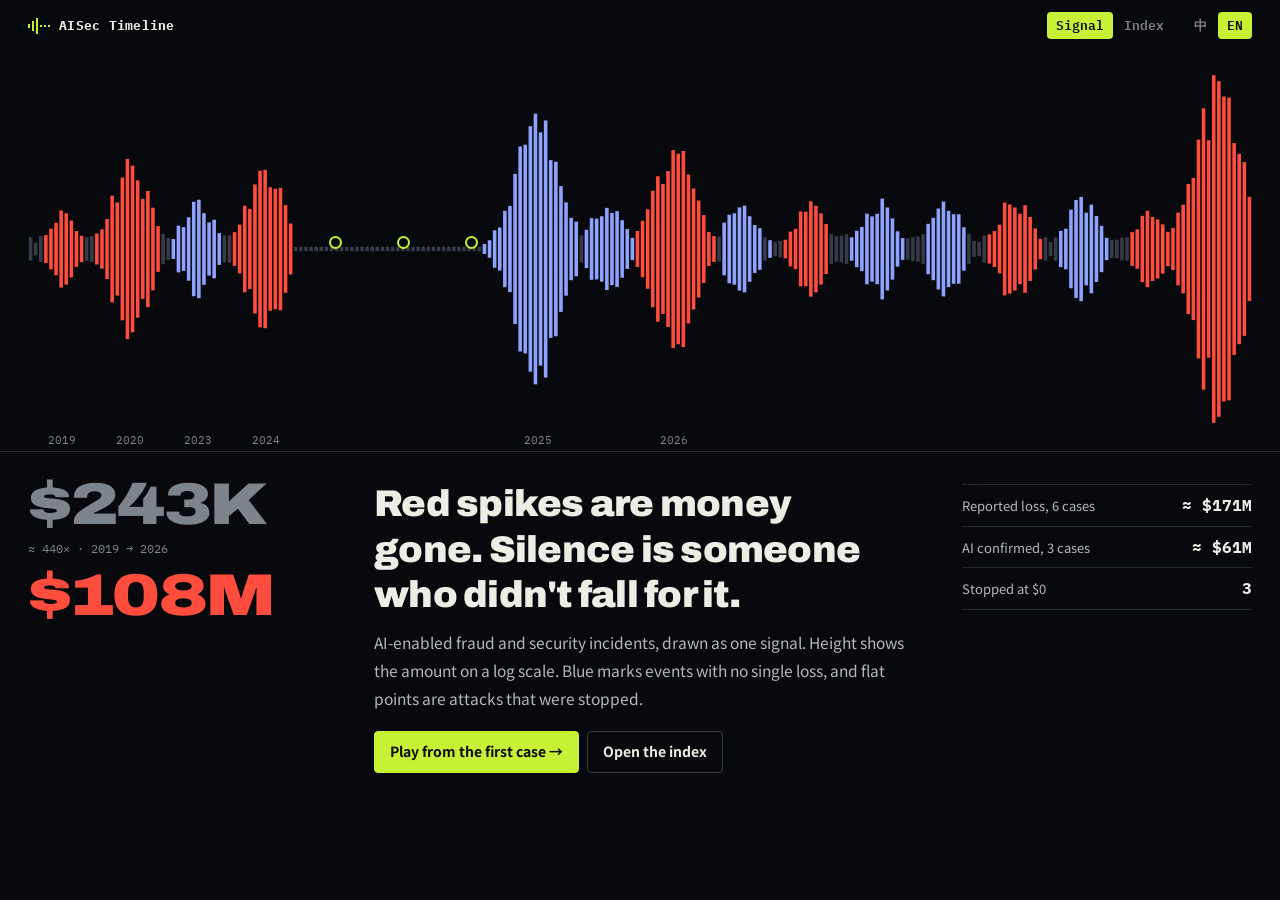
==== commit d541dd17: "AI 乱纪元展馆原型：滚动穿过线描长廊 新增 gallery.html；数据加入币安、Ledger 和 4 个自主攻击节点，每条写明人的角色。无 AI 证据的事件不计入 AI 合计。" ====
--- a/index.html
+++ b/index.html
@@ -222,15 +222,16 @@
           kvConf: function (n) { return "AI confirmed, " + n + " cases"; },
           kvStop: "Stopped at $0",
           start: "Play from the first case", browse: "Open the index",
-          evLabel: { confirmed: "AI confirmed", assessed: "AI assessed", self_reported: "AI self-reported" },
+          evLabel: { confirmed: "AI confirmed", assessed: "AI assessed", self_reported: "AI self-reported", none: "No AI evidence" },
           evNote: {
             confirmed: "An authority, a court filing or the affected company says AI was used.",
             assessed: "Police, insurers, security firms or informed sources believe so. Not established.",
-            self_reported: "Complainants mentioned AI."
+            self_reported: "Complainants mentioned AI.",
+            none: "Included for scale. Not counted in AI totals."
           },
           evHead: "AI evidence", traceHead: "Attack trace", srcHead: "Sources",
           evAll: "All", evConfirmed: "AI confirmed", evAssessed: "AI assessed",
-          cats: { all: "All types", voice: "Voice", video: "Video", breach: "Data breach", market: "Market", aggregate: "Annual total", blocked: "Stopped" },
+          cats: { all: "All types", voice: "Voice", video: "Video", breach: "Data breach", market: "Market", aggregate: "Annual total", blocked: "Stopped", autonomous: "Autonomous", theft: "Theft", supply: "Supply chain" },
           outcome: { loss: "Reported loss", blocked: "Stopped", no_funds: "No funds reported lost", aggregate: "Annual total" },
           occurred: "Occurred ", disclosed: "Disclosed ",
           prev: "Previous", next: "Next",
@@ -261,15 +262,16 @@
           kvConf: function (n) { return "AI 已确认的 " + n + " 起"; },
           kvStop: "被拦下，转出 $0",
           start: "从第一起开始播放", browse: "打开索引",
-          evLabel: { confirmed: "AI 已确认", assessed: "AI 研判", self_reported: "AI 自报" },
+          evLabel: { confirmed: "AI 已确认", assessed: "AI 研判", self_reported: "AI 自报", none: "无 AI 证据" },
           evNote: {
             confirmed: "官方、法庭文件或受害公司明确说用了 AI。",
             assessed: "警方、保险商、安全公司或知情人士认为用了，尚未坐实。",
-            self_reported: "投诉人提到了 AI。"
+            self_reported: "投诉人提到了 AI。",
+            none: "只作量级参照，不计入 AI 合计。"
           },
           evHead: "AI 证据", traceHead: "攻击链路", srcHead: "来源",
           evAll: "全部", evConfirmed: "AI 已确认", evAssessed: "AI 研判",
-          cats: { all: "全部类型", voice: "语音", video: "视频", breach: "数据泄露", market: "市场误导", aggregate: "年度总数", blocked: "已拦截" },
+          cats: { all: "全部类型", voice: "语音", video: "视频", breach: "数据泄露", market: "市场误导", aggregate: "年度总数", blocked: "已拦截", autonomous: "自主攻击", theft: "盗窃", supply: "供应链" },
           outcome: { loss: "报告损失", blocked: "已拦截", no_funds: "未报告资金损失", aggregate: "年度总数" },
           occurred: "发生 ", disclosed: "披露 ",
           prev: "上一条", next: "下一条",
@@ -293,7 +295,7 @@
       };
 
       var CATS = ["all", "voice", "video", "breach", "market", "aggregate", "blocked"];
-      var EVBARS = { confirmed: 3, assessed: 2, self_reported: 1 };
+      var EVBARS = { confirmed: 3, assessed: 2, self_reported: 1, none: 0 };
       var BARS = 240;
       var DATA = null, ORDER = [], waveBars = [];
       var state = { lang: pickLang(), view: "story", index: -1, ev: "all", cat: "all", sort: "time-desc", q: "" };
@@ -314,7 +316,7 @@
       }
       function t() { return UI[state.lang]; }
       function loc(ev) { return ev[state.lang]; }
-      function isCase(ev) { return ev.outcome === "loss"; }
+      function isCase(ev) { return ev.outcome === "loss" && ev.ai_evidence !== "none"; }
       function sortDate(ev) { return ev.occurred || ev.disclosed; }
       function tone(ev) { return ev.outcome === "loss" ? "loss" : ev.outcome === "blocked" ? "blocked" : "info"; }
       function sumLoss(list) { return list.filter(isCase).reduce(function (s, ev) { return s + ev.usd_m; }, 0); }
